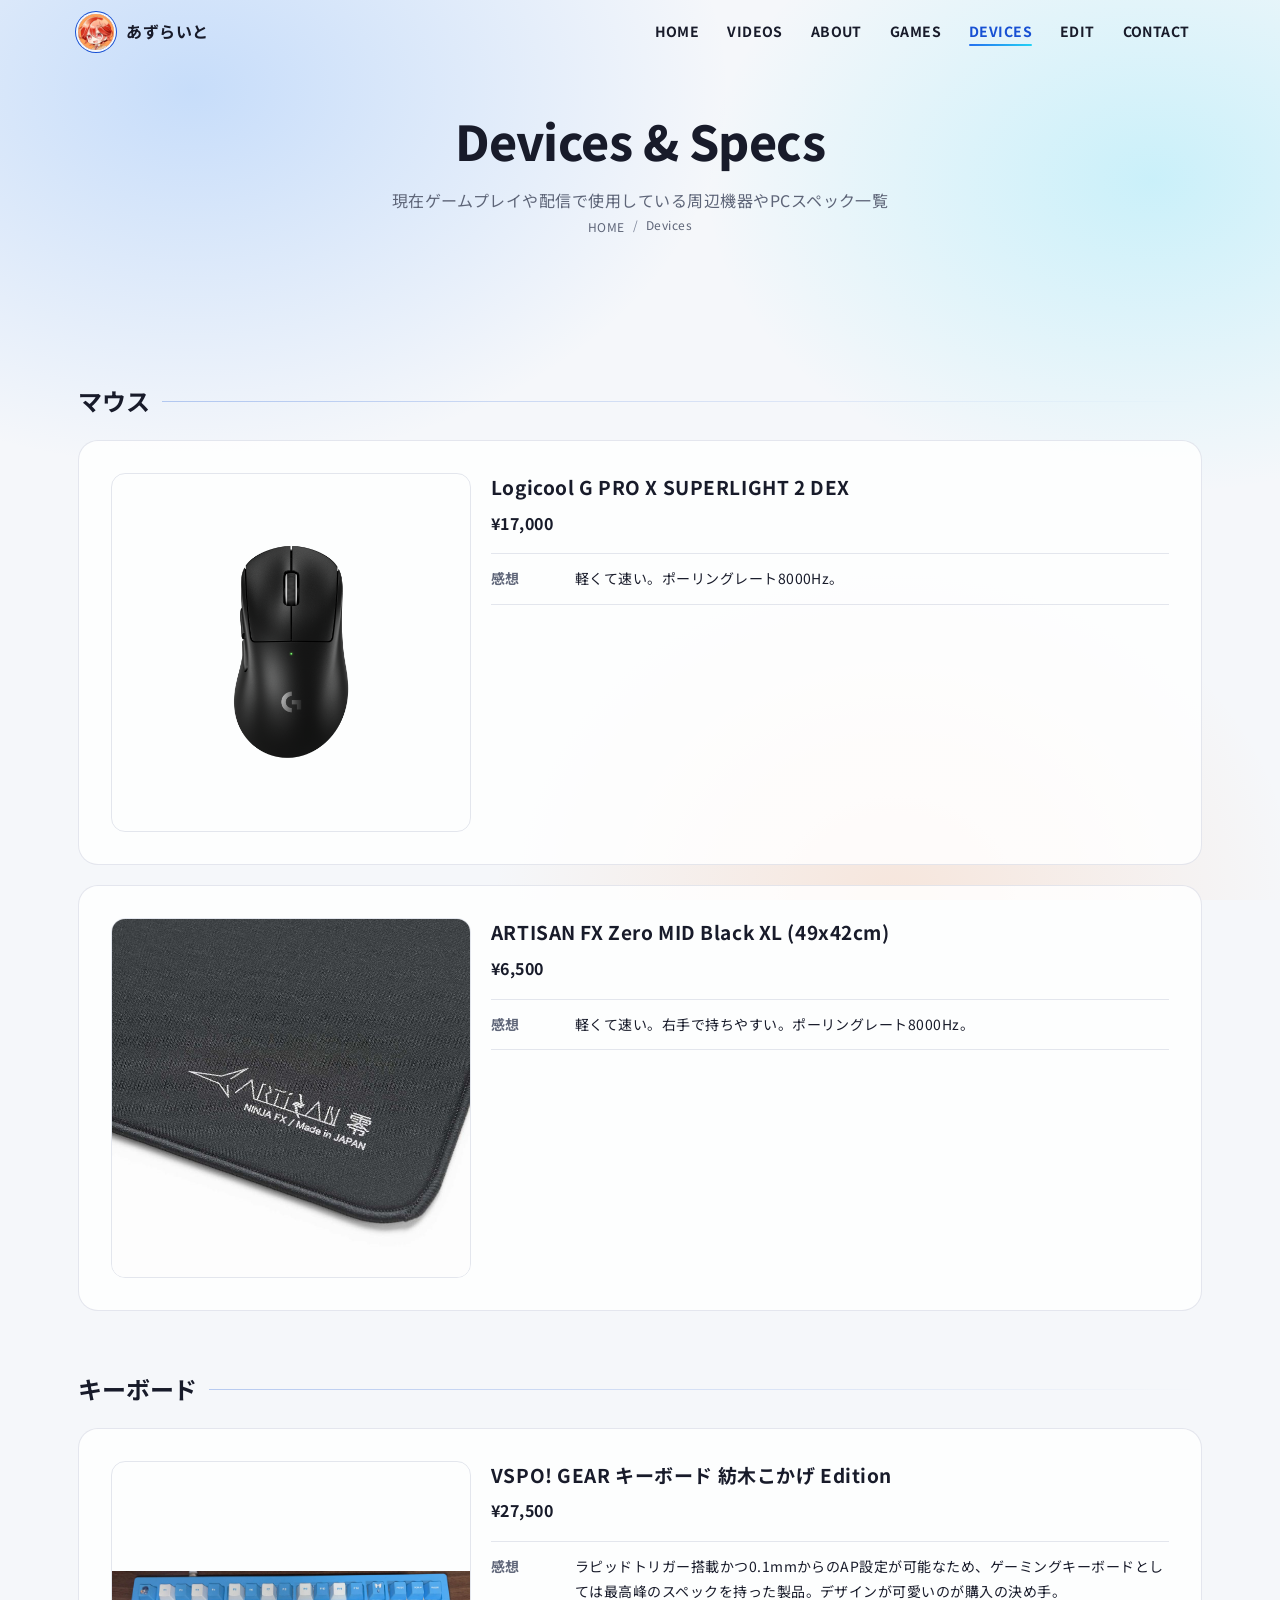
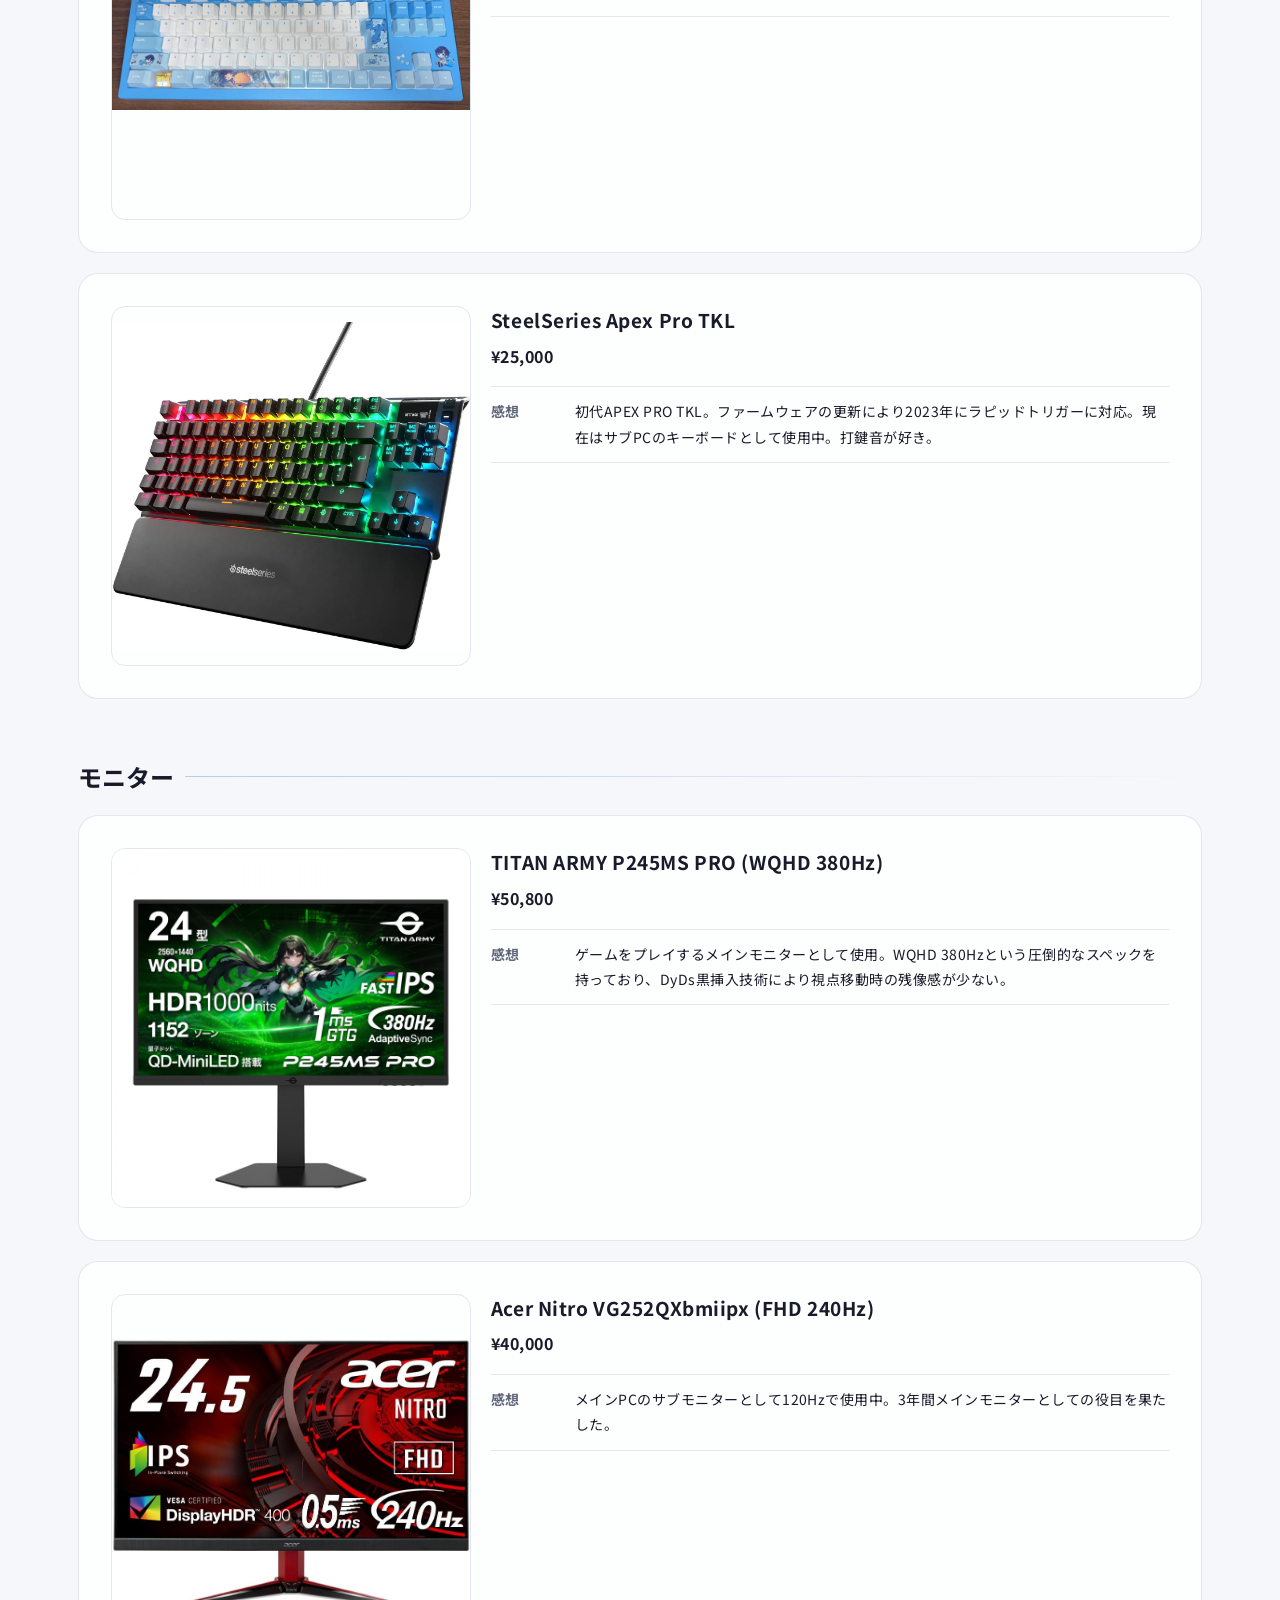
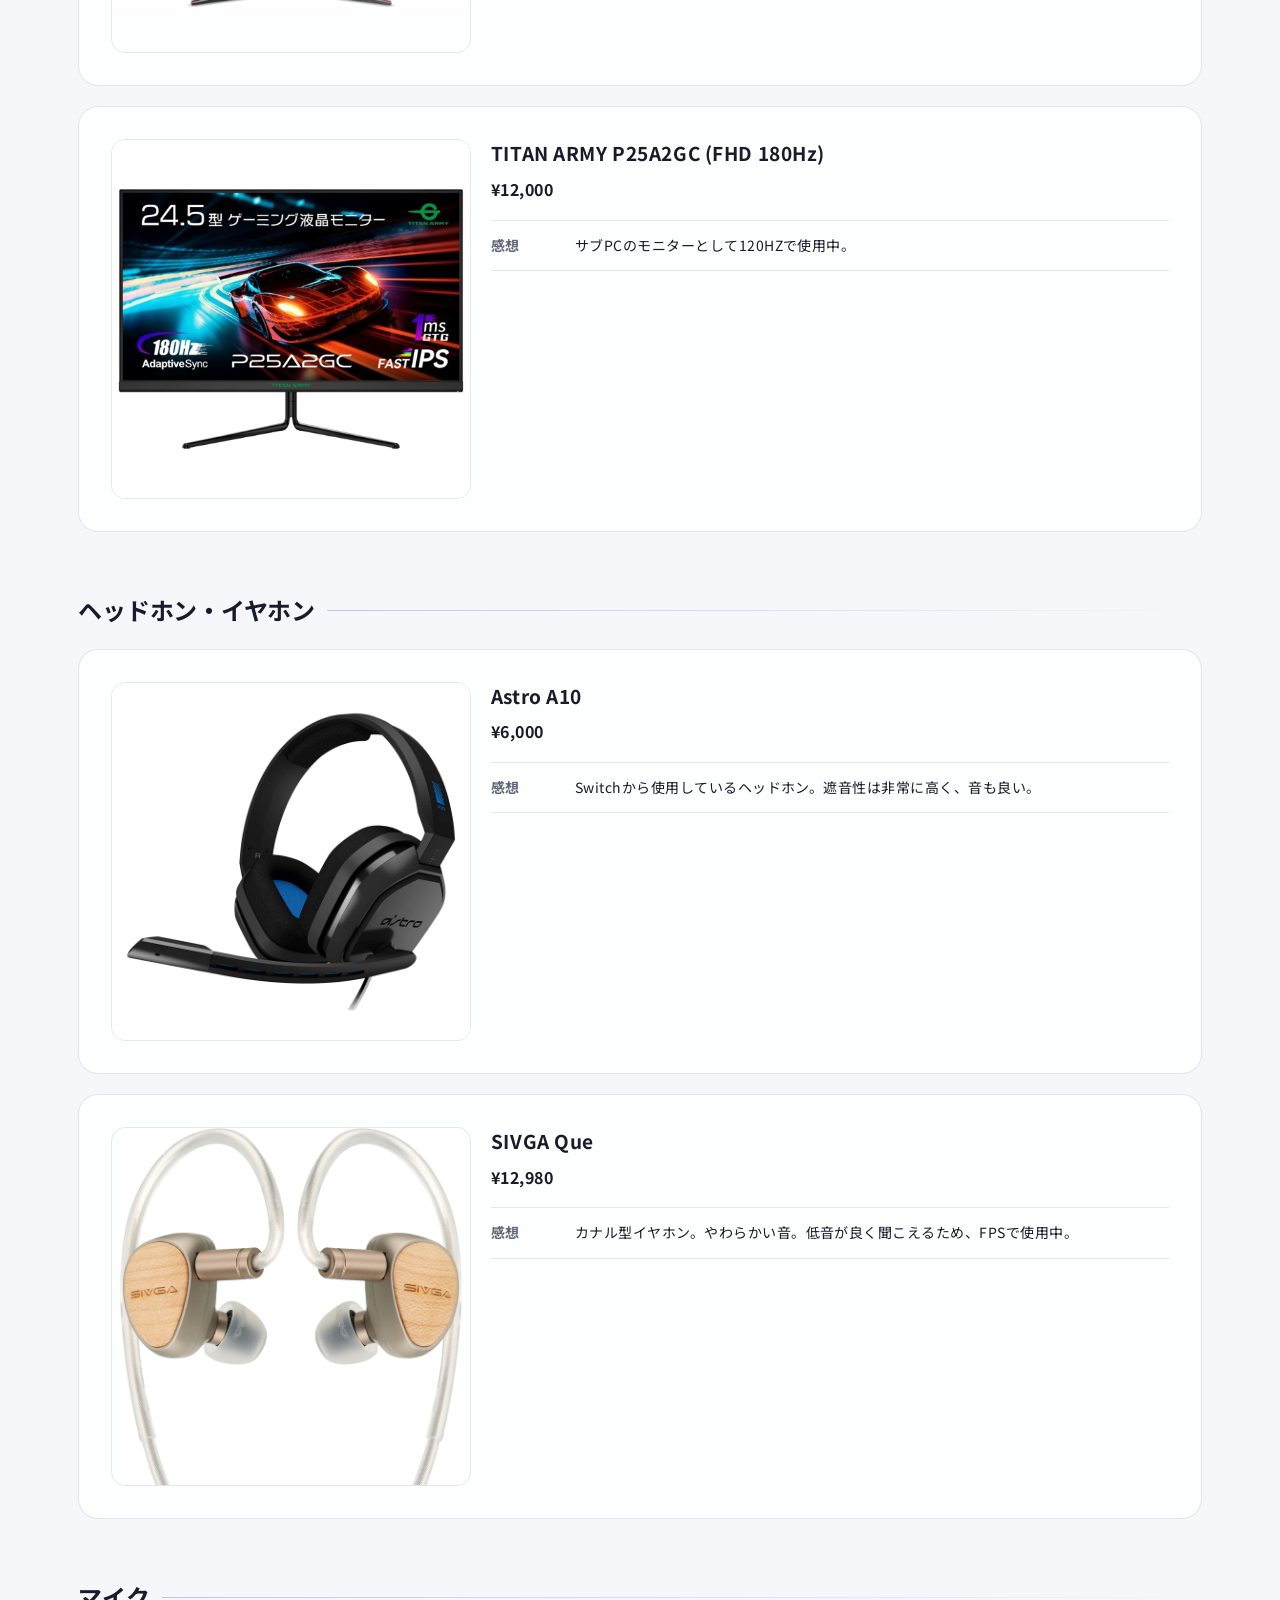
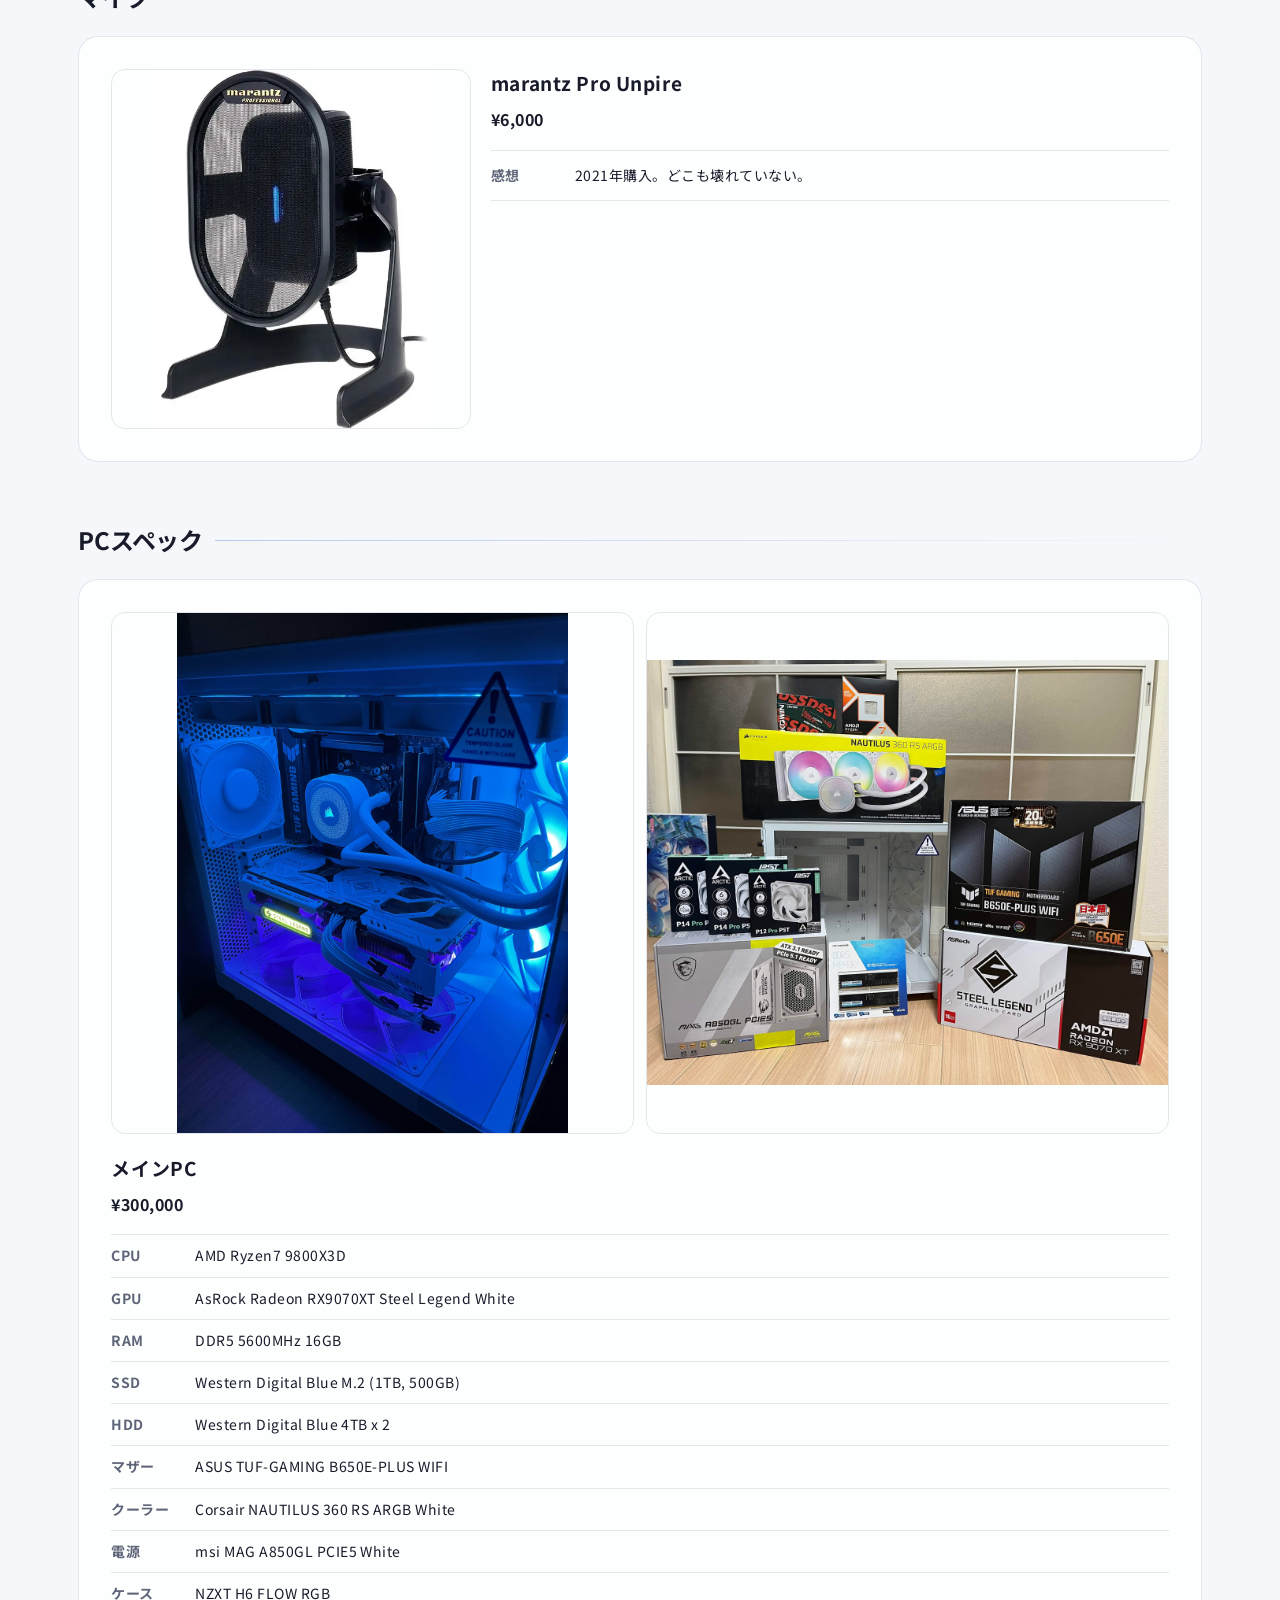
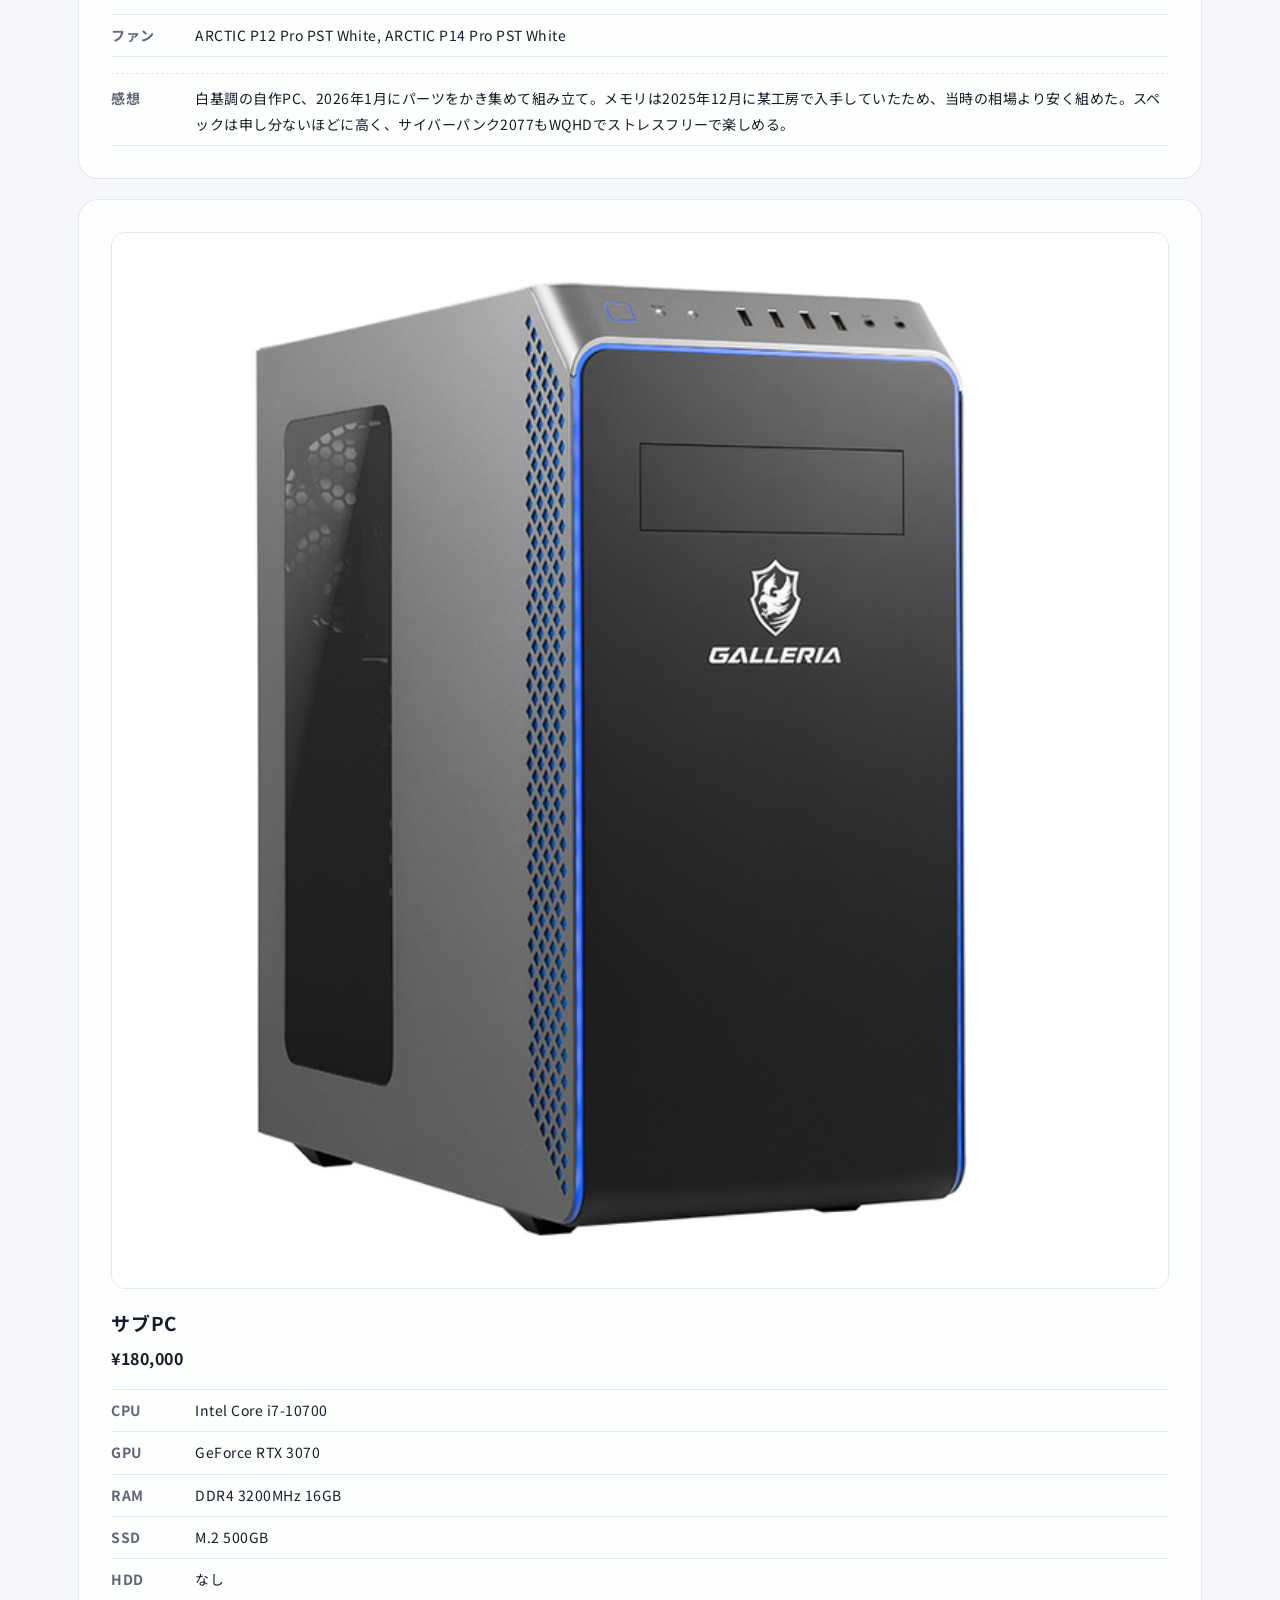
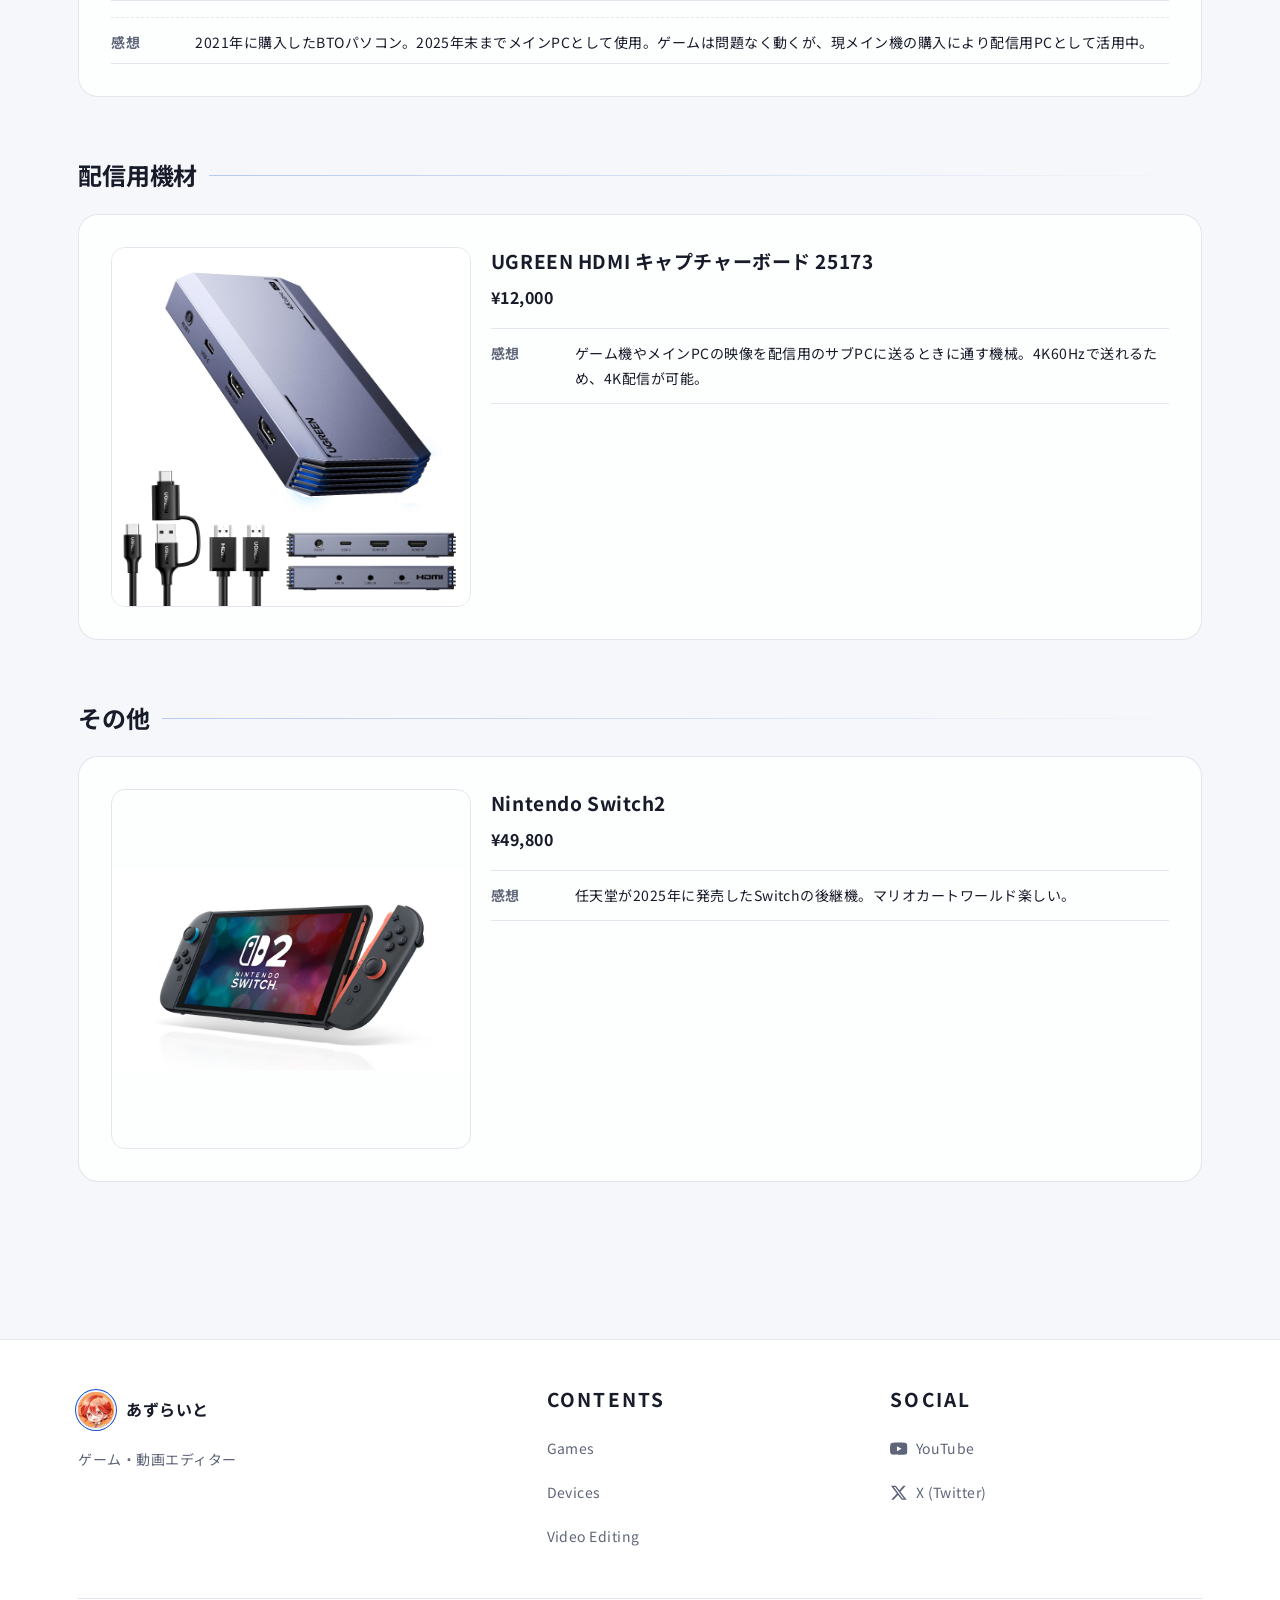
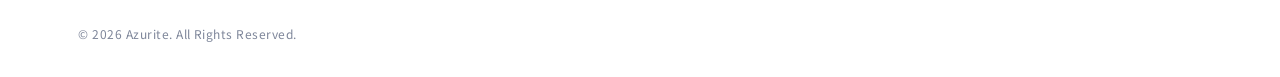
==== devices.html @ 0e879c7d "Initial commit" ====
<!DOCTYPE html>
<html lang="ja">

<head>
  <meta charset="utf-8">
  <meta name="viewport" content="width=device-width,initial-scale=1">
  <meta property="og:type" content="website">
  <meta property="og:title" content="デバイス - あずらいと / Azurite">
  <meta property="og:description" content="あずらいとが使用しているデバイスや機材の一覧">
  <meta property="og:image" content="img/GCw48R-m_400x400.jpg">
  <meta name="description" content="あずらいとが使用しているデバイスや機材の一覧">
  <title>デバイス - あずらいと / Azurite</title>

  <link rel="preconnect" href="https://fonts.googleapis.com">
  <link rel="preconnect" href="https://fonts.gstatic.com" crossorigin>
  <link
    href="https://fonts.googleapis.com/css2?family=Inter:wght@400;500;700;900&family=Noto+Sans+JP:wght@400;500;700;900&display=swap"
    rel="stylesheet">

  <!-- CSSアーキテクチャ -->
  <link rel="stylesheet" href="css/ress.css">
  <link rel="stylesheet" href="css/tokens.css">
  <link rel="stylesheet" href="css/base.css">
  <link rel="stylesheet" href="css/components.css">
  <link rel="stylesheet" href="css/pages.css">
  <link rel="shortcut icon" href="img/favicon.ico">
</head>

<body>
  <!-- Header -->
  <header class="site-header">
    <div class="container site-header__inner">
      <a href="index.html" class="site-logo">
        <img src="img/GCw48R-m_400x400.jpg" alt="" class="site-logo__img" width="36" height="36" loading="lazy">
        <span class="site-logo__text">あずらいと</span>
      </a>
      <div class="header-actions">
        <button type="button" class="icon-btn nav-toggle" aria-expanded="false" aria-controls="site-nav"
          aria-label="メニューを開く">
          <svg class="icon icon-menu" aria-hidden="true">
            <use href="#i-menu"></use>
          </svg>
          <svg class="icon icon-close" aria-hidden="true">
            <use href="#i-close"></use>
          </svg>
        </button>
      </div>
      <nav id="site-nav" class="site-nav">
        <ul class="site-nav__list">
          <li><a href="index.html" class="site-nav__link">HOME<small>ホーム</small></a></li>
          <li><a href="index.html#videos" class="site-nav__link">VIDEOS<small>動画一覧</small></a></li>
          <li><a href="index.html#about" class="site-nav__link">ABOUT<small>プロフィール</small></a></li>
          <li><a href="games.html" class="site-nav__link">GAMES<small>やってるゲーム</small></a></li>
          <li><a href="devices.html" class="site-nav__link" aria-current="page">DEVICES<small>使ってるデバイス</small></a></li>
          <li><a href="videoedit.html" class="site-nav__link">EDIT<small>動画編集</small></a></li>
          <li><a href="index.html#contact" class="site-nav__link">CONTACT<small>お仕事・コラボ</small></a></li>
        </ul>
      </nav>
    </div>
  </header>

  <main>
    <div class="page-hero container container--narrow">
      <h1 class="page-hero__title reveal">Devices & Specs</h1>
      <p class="page-hero__lead reveal">現在ゲームプレイや配信で使用している周辺機器やPCスペック一覧</p>
      <ul class="breadcrumb reveal">
        <li><a href="index.html">HOME</a></li>
        <li>Devices</li>
      </ul>
    </div>

    <section class="section">
      <div class="container container--narrow">

        <!-- Mouse -->
        <div class="group reveal">
          <h2 class="group__title">マウス</h2>
          <div class="entry-list">

            <div class="entry">
              <div class="media-grid media-grid--photo">
                <img src="img/pro-x-superlight-2-dex-black-gallery-1.png" alt="Logicool G PRO X SUPERLIGHT 2 DEX"
                  loading="lazy">
              </div>
              <div class="entry__content">
                <header class="entry__header">
                  <h3 class="entry__title">Logicool G PRO X SUPERLIGHT 2 DEX</h3>
                  <div class="entry__price">¥17,000</div>
                </header>
                <dl class="data-list">
                  <div class="data-list__row">
                    <dt>感想</dt>
                    <dd>軽くて速い。ポーリングレート8000Hz。</dd>
                  </div>
                </dl>
              </div>
            </div>

            <div class="entry">
              <div class="media-grid media-grid--photo">
                <img src="img/zr-corner.jpg" alt="ARTISAN FX Zero MID Black XL" loading="lazy">
              </div>
              <div class="entry__content">
                <header class="entry__header">
                  <h3 class="entry__title">ARTISAN FX Zero MID Black XL (49x42cm)</h3>
                  <div class="entry__price">¥6,500</div>
                </header>
                <dl class="data-list">
                  <div class="data-list__row">
                    <dt>感想</dt>
                    <dd>軽くて速い。右手で持ちやすい。ポーリングレート8000Hz。</dd>
                  </div>
                </dl>
              </div>
            </div>

          </div>
        </div>

        <!-- Keyboard -->
        <div class="group reveal">
          <h2 class="group__title">キーボード</h2>
          <div class="entry-list">

            <div class="entry">
              <div class="media-grid media-grid--photo">
                <img src="img/IMG_1393.jpg" alt="VSPO! GEAR キーボード 紡木こかげ Edition" loading="lazy">
              </div>
              <div class="entry__content">
                <header class="entry__header">
                  <h3 class="entry__title">VSPO! GEAR キーボード 紡木こかげ Edition</h3>
                  <div class="entry__price">¥27,500</div>
                </header>
                <dl class="data-list">
                  <div class="data-list__row">
                    <dt>感想</dt>
                    <dd>ラピッドトリガー搭載かつ0.1mmからのAP設定が可能なため、ゲーミングキーボードとしては最高峰のスペックを持った製品。デザインが可愛いのが購入の決め手。</dd>
                  </div>
                </dl>
              </div>
            </div>

            <div class="entry">
              <div class="media-grid media-grid--photo">
                <img src="img/71dEIJGJx8L._AC_SL1271_.jpg" alt="SteelSeries Apex Pro TKL" loading="lazy">
              </div>
              <div class="entry__content">
                <header class="entry__header">
                  <h3 class="entry__title">SteelSeries Apex Pro TKL</h3>
                  <div class="entry__price">¥25,000</div>
                </header>
                <dl class="data-list">
                  <div class="data-list__row">
                    <dt>感想</dt>
                    <dd>初代APEX PRO TKL。ファームウェアの更新により2023年にラピッドトリガーに対応。現在はサブPCのキーボードとして使用中。打鍵音が好き。</dd>
                  </div>
                </dl>
              </div>
            </div>

          </div>
        </div>

        <!-- Monitor -->
        <div class="group reveal">
          <h2 class="group__title">モニター</h2>
          <div class="entry-list">

            <div class="entry">
              <div class="media-grid media-grid--photo">
                <img src="img/P245MS-PRO-1536x1536.jpg" alt="TITAN ARMY P245MS PRO" loading="lazy">
              </div>
              <div class="entry__content">
                <header class="entry__header">
                  <h3 class="entry__title">TITAN ARMY P245MS PRO (WQHD 380Hz)</h3>
                  <div class="entry__price">¥50,800</div>
                </header>
                <dl class="data-list">
                  <div class="data-list__row">
                    <dt>感想</dt>
                    <dd>ゲームをプレイするメインモニターとして使用。WQHD 380Hzという圧倒的なスペックを持っており、DyDs黒挿入技術により視点移動時の残像感が少ない。</dd>
                  </div>
                </dl>
              </div>
            </div>

            <div class="entry">
              <div class="media-grid media-grid--photo">
                <img src="img/61N9Kr0S2tL._AC_SL1000_.jpg" alt="Acer Nitro VG252QXbmiipx" loading="lazy">
              </div>
              <div class="entry__content">
                <header class="entry__header">
                  <h3 class="entry__title">Acer Nitro VG252QXbmiipx (FHD 240Hz)</h3>
                  <div class="entry__price">¥40,000</div>
                </header>
                <dl class="data-list">
                  <div class="data-list__row">
                    <dt>感想</dt>
                    <dd>メインPCのサブモニターとして120Hzで使用中。3年間メインモニターとしての役目を果たした。</dd>
                  </div>
                </dl>
              </div>
            </div>

            <div class="entry">
              <div class="media-grid media-grid--photo">
                <img src="img/145996713.jpg" alt="TITAN ARMY P25A2GC" loading="lazy">
              </div>
              <div class="entry__content">
                <header class="entry__header">
                  <h3 class="entry__title">TITAN ARMY P25A2GC (FHD 180Hz)</h3>
                  <div class="entry__price">¥12,000</div>
                </header>
                <dl class="data-list">
                  <div class="data-list__row">
                    <dt>感想</dt>
                    <dd>サブPCのモニターとして120HZで使用中。</dd>
                  </div>
                </dl>
              </div>
            </div>

          </div>
        </div>

        <!-- Headset -->
        <div class="group reveal">
          <h2 class="group__title">ヘッドホン・イヤホン</h2>
          <div class="entry-list">

            <div class="entry">
              <div class="media-grid media-grid--photo">
                <img src="img/ASTRO-A10-Blue.jpg" alt="Astro A10" loading="lazy">
              </div>
              <div class="entry__content">
                <header class="entry__header">
                  <h3 class="entry__title">Astro A10</h3>
                  <div class="entry__price">¥6,000</div>
                </header>
                <dl class="data-list">
                  <div class="data-list__row">
                    <dt>感想</dt>
                    <dd>Switchから使用しているヘッドホン。遮音性は非常に高く、音も良い。</dd>
                  </div>
                </dl>
              </div>
            </div>

            <div class="entry">
              <div class="media-grid media-grid--photo">
                <img src="img/71HhzCo57zL._AC_SL1500_.jpg" alt="SIVGA Que" loading="lazy">
              </div>
              <div class="entry__content">
                <header class="entry__header">
                  <h3 class="entry__title">SIVGA Que</h3>
                  <div class="entry__price">¥12,980</div>
                </header>
                <dl class="data-list">
                  <div class="data-list__row">
                    <dt>感想</dt>
                    <dd>カナル型イヤホン。やわらかい音。低音が良く聞こえるため、FPSで使用中。</dd>
                  </div>
                </dl>
              </div>
            </div>

          </div>
        </div>

        <!-- Mic -->
        <div class="group reveal">
          <h2 class="group__title">マイク</h2>
          <div class="entry-list">
            <div class="entry">
              <div class="media-grid media-grid--photo">
                <img src="img/OIP.webp" alt="marantz Pro Unpire" loading="lazy">
              </div>
              <div class="entry__content">
                <header class="entry__header">
                  <h3 class="entry__title">marantz Pro Unpire</h3>
                  <div class="entry__price">¥6,000</div>
                </header>
                <dl class="data-list">
                  <div class="data-list__row">
                    <dt>感想</dt>
                    <dd>2021年購入。どこも壊れていない。</dd>
                  </div>
                </dl>
              </div>
            </div>
          </div>
        </div>

        <!-- PC Spec -->
        <div class="group reveal">
          <h2 class="group__title">PCスペック</h2>
          <div class="entry-list">

            <div class="entry entry--stacked">
              <div class="media-grid media-grid--photo">
                <img src="img/IMG_9173.jpg" alt="メインPC 外観" loading="lazy">
                <img src="img/IMG_9088.jpg" alt="パーツ一覧" loading="lazy">
              </div>
              <div class="entry__content">
                <header class="entry__header">
                  <h3 class="entry__title">メインPC</h3>
                  <div class="entry__price">¥300,000</div>
                </header>
                <dl class="data-list data-list--compact">
                  <div class="data-list__row">
                    <dt>CPU</dt>
                    <dd>AMD Ryzen7 9800X3D</dd>
                  </div>
                  <div class="data-list__row">
                    <dt>GPU</dt>
                    <dd>AsRock Radeon RX9070XT Steel Legend White</dd>
                  </div>
                  <div class="data-list__row">
                    <dt>RAM</dt>
                    <dd>DDR5 5600MHz 16GB</dd>
                  </div>
                  <div class="data-list__row">
                    <dt>SSD</dt>
                    <dd>Western Digital Blue M.2 (1TB, 500GB)</dd>
                  </div>
                  <div class="data-list__row">
                    <dt>HDD</dt>
                    <dd>Western Digital Blue 4TB x 2</dd>
                  </div>
                  <div class="data-list__row">
                    <dt>マザー</dt>
                    <dd>ASUS TUF-GAMING B650E-PLUS WIFI</dd>
                  </div>
                  <div class="data-list__row">
                    <dt>クーラー</dt>
                    <dd>Corsair NAUTILUS 360 RS ARGB White</dd>
                  </div>
                  <div class="data-list__row">
                    <dt>電源</dt>
                    <dd>msi MAG A850GL PCIE5 White</dd>
                  </div>
                  <div class="data-list__row">
                    <dt>ケース</dt>
                    <dd>NZXT H6 FLOW RGB</dd>
                  </div>
                  <div class="data-list__row">
                    <dt>ファン</dt>
                    <dd>ARCTIC P12 Pro PST White, ARCTIC P14 Pro PST White</dd>
                  </div>
                  <div class="data-list__row"
                    style="margin-top: 16px; border-top: 1px dashed var(--color-border); padding-top: 12px;">
                    <dt>感想</dt>
                    <dd>
                      白基調の自作PC、2026年1月にパーツをかき集めて組み立て。メモリは2025年12月に某工房で入手していたため、当時の相場より安く組めた。スペックは申し分ないほどに高く、サイバーパンク2077もWQHDでストレスフリーで楽しめる。
                    </dd>
                  </div>
                </dl>
              </div>
            </div>

            <div class="entry entry--stacked">
              <div class="media-grid media-grid--photo">
                <img src="img/001.jpg" alt="サブPC" loading="lazy">
              </div>
              <div class="entry__content">
                <header class="entry__header">
                  <h3 class="entry__title">サブPC</h3>
                  <div class="entry__price">¥180,000</div>
                </header>
                <dl class="data-list data-list--compact">
                  <div class="data-list__row">
                    <dt>CPU</dt>
                    <dd>Intel Core i7-10700</dd>
                  </div>
                  <div class="data-list__row">
                    <dt>GPU</dt>
                    <dd>GeForce RTX 3070</dd>
                  </div>
                  <div class="data-list__row">
                    <dt>RAM</dt>
                    <dd>DDR4 3200MHz 16GB</dd>
                  </div>
                  <div class="data-list__row">
                    <dt>SSD</dt>
                    <dd>M.2 500GB</dd>
                  </div>
                  <div class="data-list__row">
                    <dt>HDD</dt>
                    <dd>なし</dd>
                  </div>
                  <div class="data-list__row"
                    style="margin-top: 16px; border-top: 1px dashed var(--color-border); padding-top: 12px;">
                    <dt>感想</dt>
                    <dd>2021年に購入したBTOパソコン。2025年末までメインPCとして使用。ゲームは問題なく動くが、現メイン機の購入により配信用PCとして活用中。</dd>
                  </div>
                </dl>
              </div>
            </div>

          </div>
        </div>

        <!-- Capture -->
        <div class="group reveal">
          <h2 class="group__title">配信用機材</h2>
          <div class="entry-list">
            <div class="entry">
              <div class="media-grid media-grid--photo">
                <img src="img/713wErrfRbL.jpg" alt="UGREEN HDMI キャプチャーボード" loading="lazy">
              </div>
              <div class="entry__content">
                <header class="entry__header">
                  <h3 class="entry__title">UGREEN HDMI キャプチャーボード 25173</h3>
                  <div class="entry__price">¥12,000</div>
                </header>
                <dl class="data-list">
                  <div class="data-list__row">
                    <dt>感想</dt>
                    <dd>ゲーム機やメインPCの映像を配信用のサブPCに送るときに通す機械。4K60Hzで送れるため、4K配信が可能。</dd>
                  </div>
                </dl>
              </div>
            </div>
          </div>
        </div>

        <!-- Console -->
        <div class="group reveal">
          <h2 class="group__title">その他</h2>
          <div class="entry-list">
            <div class="entry">
              <div class="media-grid media-grid--photo">
                <img src="img/jszwozzqvy1pkmbqxhht.avif" alt="Nintendo Switch2" loading="lazy">
              </div>
              <div class="entry__content">
                <header class="entry__header">
                  <h3 class="entry__title">Nintendo Switch2</h3>
                  <div class="entry__price">¥49,800</div>
                </header>
                <dl class="data-list">
                  <div class="data-list__row">
                    <dt>感想</dt>
                    <dd>任天堂が2025年に発売したSwitchの後継機。マリオカートワールド楽しい。</dd>
                  </div>
                </dl>
              </div>
            </div>
          </div>
        </div>

      </div>
    </section>

  </main>

  <footer class="site-footer">
    <div class="container">
      <div class="site-footer__grid">
        <div>
          <a href="index.html" class="site-logo">
            <img src="img/GCw48R-m_400x400.jpg" alt="" class="site-logo__img" width="32" height="32" loading="lazy">
            <span class="site-logo__text">あずらいと</span>
          </a>
          <p class="site-footer__desc">ゲーム・動画エディター</p>
        </div>
        <div>
          <h3 class="site-footer__heading">Contents</h3>
          <ul class="site-footer__links">
            <li><a href="games.html">Games</a></li>
            <li><a href="devices.html">Devices</a></li>
            <li><a href="videoedit.html">Video Editing</a></li>
          </ul>
        </div>
        <div>
          <h3 class="site-footer__heading">Social</h3>
          <ul class="site-footer__links">
            <li><a href="https://www.youtube.com/@AzuriteGG" target="_blank" rel="noopener"><svg class="icon"
                  aria-hidden="true">
                  <use href="#i-youtube"></use>
                </svg>YouTube</a></li>
            <li><a href="https://x.com/Azuriteeeee" target="_blank" rel="noopener"><svg class="icon" aria-hidden="true">
                  <use href="#i-x"></use>
                </svg>X (Twitter)</a></li>
          </ul>
        </div>
      </div>
      <div class="site-footer__bottom">
        <p>&copy; <span data-year></span> Azurite. All Rights Reserved.</p>
      </div>
    </div>
  </footer>

  <button type="button" class="back-to-top" aria-label="ページトップへ戻る">
    <svg class="icon" aria-hidden="true">
      <use href="#i-arrow-up"></use>
    </svg>
  </button>

  <script src="js/script.js"></script>
</body>

</html>
---- css/ress.css ----
/*!
 * ress.css • v3.0.1
 * MIT License
 * github.com/filipelinhares/ress
 */

/* # =================================================================
   # Global selectors
   # ================================================================= */

html {
  box-sizing: border-box;
  word-break: normal;
  -moz-tab-size: 4;
  tab-size: 4;

  -webkit-text-size-adjust: 100%; /* Prevent adjustments of font size after orientation changes in iOS */
}

*,
::before,
::after {
  box-sizing: inherit;
  background-repeat: no-repeat; /* Set `background-repeat: no-repeat` to all elements and pseudo elements */
}

::before,
::after {
  vertical-align: inherit;
  text-decoration: inherit; /* Inherit text-decoration and vertical align to ::before and ::after pseudo elements */
}

* {
  margin: 0;
  padding: 0; /* Reset `padding` and `margin` of all elements */
}

/* # =================================================================
   # General elements
   # ================================================================= */

hr {
  overflow: visible; /* Show the overflow in Edge and IE */
  height: 0; /* Add the correct box sizing in Firefox */
}

details,
main {
  display: block; /* Render the `main` element consistently in IE. */
}

summary {
  display: list-item; /* Add the correct display in all browsers */
}

small {
  font-size: 80%; /* Set font-size to 80% in `small` elements */
}

[hidden] {
  display: none; /* Add the correct display in IE */
}

abbr[title] {
  /* Add the correct text decoration in Chrome, Edge, IE, Opera, and Safari */
  text-decoration: underline;
  text-decoration: underline dotted;
  border-bottom: none; /* Remove the bottom border in Chrome 57 */
}

a {
  background-color: transparent; /* Remove the gray background on active links in IE 10 */
}

a:active,
a:hover {
  outline-width: 0; /* Remove the outline when hovering in all browsers */
}

code,
kbd,
pre,
samp {
  font-family: monospace, monospace; /* Specify the font family of code elements */
}

pre {
  font-size: 1em; /* Correct the odd `em` font sizing in all browsers */
}

b,
strong {
  font-weight: bolder; /* Add the correct font weight in Chrome, Edge, and Safari */
}

/* https://gist.github.com/unruthless/413930 */
sub,
sup {
  position: relative;
  font-size: 75%;
  line-height: 0;
  vertical-align: baseline;
}

sub {
  bottom: -.25em;
}

sup {
  top: -.5em;
}

/* # =================================================================
   # Forms
   # ================================================================= */

input {
  border-radius: 0;
}

/* Replace pointer cursor in disabled elements */
[disabled] {
  cursor: default;
}

[type="number"]::-webkit-container-spin-button,
[type="number"]::-webkit-outer-spin-button {
  height: auto; /* Correct the cursor style of increment and decrement buttons in Chrome */
}

[type="search"] {
  outline-offset: -2px; /* Correct the outline style in Safari */

  -webkit-appearance: textfield; /* Correct the odd appearance in Chrome and Safari */
}

[type="search"]::-webkit-search-decoration {
  -webkit-appearance: none; /* Remove the container padding in Chrome and Safari on macOS */
}

textarea {
  overflow: auto; /* Internet Explorer 11+ */
  resize: vertical; /* Specify textarea resizability */
}

button,
input,
optgroup,
select,
textarea {
  font: inherit; /* Specify font inheritance of form elements */
}

optgroup {
  font-weight: bold; /* Restore the font weight unset by the previous rule */
}

button {
  overflow: visible; /* Address `overflow` set to `hidden` in IE 8/9/10/11 */
}

button,
select {
  text-transform: none; /* Firefox 40+, Internet Explorer 11- */
}

/* Apply cursor pointer to button elements */
button,
[type="button"],
[type="reset"],
[type="submit"],
[role="button"] {
  cursor: pointer;
  color: inherit;
}

/* Remove container padding and border in Firefox 4+ */
button::-moz-focus-container,
[type="button"]::-moz-focus-container,
[type="reset"]::-moz-focus-container,
[type="submit"]::-moz-focus-container {
  padding: 0;
  border-style: none;
}

/* Replace focus style removed in the border reset above */
button:-moz-focusring,
[type="button"]::-moz-focus-container,
[type="reset"]::-moz-focus-container,
[type="submit"]::-moz-focus-container {
  outline: 1px dotted ButtonText;
}

button,
html [type="button"],
/* Prevent a WebKit bug where (2) destroys native `audio` and `video`controls in Android 4 */
[type="reset"],
[type="submit"] {
  -webkit-appearance: button; /* Correct the inability to style clickable types in iOS */
}

/* Remove the default button styling in all browsers */
button,
input,
select,
textarea {
  border-style: none;
  background-color: transparent;
}

/* Style select like a standard input */
select {
  -webkit-appearance: none; /* Chrome 41+ */
  -moz-appearance: none; /* Firefox 36+ */
}

select::-ms-expand {
  display: none; /* Internet Explorer 11+ */
}

select::-ms-value {
  color: currentColor; /* Internet Explorer 11+ */
}

legend {
  display: table; /* Correct the text wrapping in Edge and IE */
  max-width: 100%; /* Correct the text wrapping in Edge and IE */
  max-width: 100%; /* Correct the text wrapping in Edge 18- and IE */
  white-space: normal; /* Correct the text wrapping in Edge and IE */
  color: inherit; /* Correct the color inheritance from `fieldset` elements in IE */
  border: 0; /* Correct `color` not being inherited in IE 8/9/10/11 */
}

::-webkit-file-upload-button {
  font: inherit; /* Change font properties to `inherit` in Chrome and Safari */
  color: inherit;
  /* Correct the inability to style clickable types in iOS and Safari */

  -webkit-appearance: button;
}

/* # =================================================================
   # Specify media element style
   # ================================================================= */

img {
  border-style: none; /* Remove border when inside `a` element in IE 8/9/10 */
}

/* Add the correct vertical alignment in Chrome, Firefox, and Opera */
progress {
  vertical-align: baseline;
}

/* # =================================================================
   # Accessibility
   # ================================================================= */

/* Hide content from screens but not screenreaders */
@media screen {
  [hidden~="screen"] {
    display: inherit;
  }
  [hidden~="screen"]:not(:active):not(:focus):not(:target) {
    position: absolute !important;
    clip: rect(0 0 0 0) !important;
  }
}

/* Specify the progress cursor of updating elements */
[aria-busy="true"] {
  cursor: progress;
}

/* Specify the pointer cursor of trigger elements */
[aria-controls] {
  cursor: pointer;
}

/* Specify the unstyled cursor of disabled, not-editable, or otherwise inoperable elements */
[aria-disabled] {
  cursor: default;
}
---- css/tokens.css ----
/* ==========================================================================
   Design Tokens — あずらいと / Azurite
   --------------------------------------------------------------------------
   サイト全体の「見た目の値」はすべてここで一元管理します。
   コンポーネント側では生の値（#fff / 16px など）を書かず、必ず var(--*) を参照してください。

   Breakpoints（CSS変数はメディアクエリに使えないため、規約として固定）
     Mobile  :  ~ 640px   … ベース（モバイルファースト）
     Tablet  :  641px ~ 1024px  → @media (min-width: 641px)
     Desktop :  1025px ~        → @media (min-width: 1025px)
   ========================================================================== */

:root {
  /* ---------- Color: Primitive palette ---------- */
  /* Azurite（藍銅鉱）をモチーフにしたブルー系 */
  --azure-50:  hsl(210 100% 97%);
  --azure-100: hsl(211 96% 92%);
  --azure-200: hsl(212 94% 83%);
  --azure-300: hsl(213 92% 72%);
  --azure-400: hsl(214 90% 62%);
  --azure-500: hsl(218 86% 54%);
  --azure-600: hsl(222 80% 46%);
  --azure-700: hsl(225 74% 38%);
  --azure-800: hsl(228 68% 26%);
  --azure-900: hsl(230 60% 16%);

  /* アクセント：アイコンのオレンジ（補色で CTA を引き立てる） */
  --ember-300: hsl(28 100% 70%);
  --ember-400: hsl(24 98% 62%);
  --ember-500: hsl(18 92% 55%);

  /* ハイライト：シアン（グラデーション・フォーカスリング） */
  --cyan-300: hsl(188 95% 68%);
  --cyan-400: hsl(190 92% 55%);

  /* ニュートラル（青みを帯びたグレー） */
  --ink-0:   hsl(220 30% 100%);
  --ink-50:  hsl(220 33% 97%);
  --ink-100: hsl(220 25% 93%);
  --ink-200: hsl(222 20% 84%);
  --ink-300: hsl(223 16% 70%);
  --ink-400: hsl(224 12% 55%);
  --ink-500: hsl(225 12% 42%);
  --ink-600: hsl(226 16% 30%);
  --ink-700: hsl(228 22% 20%);
  --ink-800: hsl(230 28% 13%);
  --ink-850: hsl(231 32% 10%);
  --ink-900: hsl(232 36% 7%);

  /* ブランド固有色 */
  --brand-youtube: hsl(0 100% 50%);
  --brand-x:       hsl(0 0% 100%);
  --brand-twitch:  hsl(264 100% 64%);
  --brand-tiktok:  hsl(176 100% 44%);
  --brand-insta:   hsl(330 80% 58%);
  --brand-booth:   hsl(352 90% 60%);

  /* ---------- Color: Semantic (Light theme = default) ---------- */
  --color-bg:            var(--ink-50);
  --color-bg-elevated:   var(--ink-0);
  --color-surface:       hsl(0 0% 100% / 0.82);
  --color-surface-solid: var(--ink-0);
  --color-surface-hover: hsl(0 0% 100% / 1);
  --color-border:        hsl(224 30% 40% / 0.14);
  --color-border-strong: hsl(220 70% 50% / 0.3);

  --color-text:          var(--ink-800);
  --color-text-muted:    var(--ink-500);
  --color-text-subtle:   var(--ink-400);
  --color-text-inverse:  var(--ink-0);

  --color-primary:       var(--azure-600);
  --color-primary-hover: var(--azure-700);
  --color-primary-soft:  hsl(222 80% 46% / 0.1);
  --color-on-primary:    var(--ink-0);
  --color-accent:        var(--ember-500);
  --color-accent-hover:  var(--ember-400);
  --color-accent-soft:   hsl(18 92% 55% / 0.12);
  --color-highlight:     var(--azure-500);

  --color-success: hsl(152 64% 50%);
  --color-danger:  hsl(356 85% 62%);
  --color-live:    hsl(356 90% 58%);

  --gradient-brand:  linear-gradient(120deg, var(--azure-500) 0%, var(--cyan-400) 100%);
  --gradient-accent: linear-gradient(120deg, var(--ember-500) 0%, var(--ember-300) 100%);
  --gradient-text: linear-gradient(100deg, var(--ink-800) 10%, var(--azure-600) 60%, var(--azure-400) 100%);
  --gradient-hero:
    radial-gradient(60% 60% at 15% 10%, hsl(214 95% 65% / 0.28) 0%, transparent 70%),
    radial-gradient(50% 50% at 90% 20%, hsl(190 95% 55% / 0.2) 0%, transparent 70%),
    radial-gradient(45% 55% at 70% 100%, hsl(24 98% 62% / 0.16) 0%, transparent 70%);
  --grid-line: hsl(222 60% 40% / 0.06);

  /* ---------- Typography ---------- */
  --font-sans: "Noto Sans JP", "Hiragino Kaku Gothic ProN", "Hiragino Sans", Meiryo, system-ui, sans-serif;
  --font-display: "Outfit", "Noto Sans JP", system-ui, sans-serif;
  --font-mono: ui-monospace, "SFMono-Regular", Consolas, monospace;

  /* 流体タイポグラフィ（375px → 1280px の間でなめらかに変化） */
  --fs-2xs: 0.6875rem;                                   /* 11px */
  --fs-xs:  0.75rem;                                     /* 12px */
  --fs-sm:  0.875rem;                                    /* 14px */
  --fs-md:  1rem;                                        /* 16px */
  --fs-lg:  clamp(1.0625rem, 1rem + 0.3vw, 1.1875rem);   /* 17-19px */
  --fs-xl:  clamp(1.1875rem, 1.05rem + 0.6vw, 1.5rem);   /* 19-24px */
  --fs-2xl: clamp(1.5rem, 1.2rem + 1.2vw, 2.125rem);     /* 24-34px */
  --fs-3xl: clamp(1.875rem, 1.3rem + 2.4vw, 3rem);       /* 30-48px */
  --fs-4xl: clamp(2rem, 8.5vw, 4rem);            /* 32-64px */

  --fw-regular: 400;
  --fw-medium: 500;
  --fw-bold: 700;
  --fw-black: 800;

  --lh-tight: 1.2;
  --lh-snug: 1.45;
  --lh-base: 1.8;

  --ls-tight: -0.01em;
  --ls-base: 0.03em;
  --ls-wide: 0.12em;

  /* ---------- Spacing scale（4px ベース） ---------- */
  --space-1:  0.25rem;  /*  4px */
  --space-2:  0.5rem;   /*  8px */
  --space-3:  0.75rem;  /* 12px */
  --space-4:  1rem;     /* 16px */
  --space-5:  1.25rem;  /* 20px */
  --space-6:  1.5rem;   /* 24px */
  --space-8:  2rem;     /* 32px */
  --space-10: 2.5rem;   /* 40px */
  --space-12: 3rem;     /* 48px */
  --space-16: 4rem;     /* 64px */
  --space-20: 5rem;     /* 80px */
  --space-24: 6rem;     /* 96px */

  --section-space: clamp(var(--space-16), 6vw + 1rem, var(--space-24));
  --gutter: clamp(var(--space-4), 3vw, var(--space-10));

  /* ---------- Layout ---------- */
  --container-max: 1200px;
  --container-narrow: 1200px;
  --header-h: 64px;
  --tap-min: 44px;           /* タップ領域の最小サイズ（WCAG 2.5.5） */

  /* ---------- Radius ---------- */
  --radius-xs: 6px;
  --radius-sm: 10px;
  --radius-md: 14px;
  --radius-lg: 20px;
  --radius-xl: 28px;
  --radius-pill: 999px;

  /* ---------- Shadow / Glow ---------- */
  --shadow-sm: 0 1px 2px hsl(225 40% 20% / 0.06);
  --shadow-md: 0 8px 24px -10px hsl(225 40% 20% / 0.18);
  --shadow-lg: 0 24px 48px -18px hsl(225 40% 20% / 0.25);
  --shadow-glow: 0 0 0 1px hsl(222 80% 46% / 0.25), 0 12px 32px -14px hsl(222 80% 46% / 0.4);
  --shadow-glow-accent: 0 12px 32px -10px hsl(24 98% 55% / 0.6);
  --focus-ring: 0 0 0 3px var(--color-bg), 0 0 0 5px var(--color-highlight);

  /* ---------- Effects ---------- */
  --blur-glass: saturate(160%) blur(16px);

  /* ---------- Motion ---------- */
  --ease-out: cubic-bezier(0.22, 1, 0.36, 1);
  --ease-in-out: cubic-bezier(0.65, 0, 0.35, 1);
  --dur-fast: 150ms;
  --dur-base: 250ms;
  --dur-slow: 500ms;

  /* ---------- Z-index ---------- */
  --z-base: 1;
  --z-sticky: 50;
  --z-header: 100;
  --z-drawer: 200;
  --z-modal: 300;
  --z-toast: 400;

  color-scheme: light;
}



@media (prefers-reduced-motion: reduce) {
  :root {
    --dur-fast: 0ms;
    --dur-base: 0ms;
    --dur-slow: 0ms;
  }
}
---- css/base.css ----
/* ==========================================================================
   Base & Layout — 要素の初期スタイル / レイアウトプリミティブ / ヘッダー・フッター
   依存: tokens.css（必ず先に読み込む）
   ========================================================================== */

/* ---------- Base ---------- */
*,
*::before,
*::after {
  box-sizing: border-box;
}

html {
  -webkit-text-size-adjust: 100%;
  text-size-adjust: 100%;
  scroll-behavior: smooth;
  scroll-padding-top: calc(var(--header-h) + var(--space-4));
  /* 横スクロールの発生源を根本で遮断。html の overflow はビューポートに伝播するため sticky を壊さない */
  overflow-x: hidden;
}

body {
  min-height: 100vh;
  min-height: 100dvh;
  padding-top: var(--header-h);
  /* hidden だと body がスクロールコンテナ化し sticky ヘッダーが効かなくなるため clip を使用 */
  overflow-x: clip;
  font-family: var(--font-sans);
  font-size: var(--fs-md);
  line-height: var(--lh-base);
  letter-spacing: var(--ls-base);
  color: var(--color-text);
  background-color: var(--color-bg);
  background-image: var(--gradient-hero);
  background-attachment: fixed;
  background-repeat: no-repeat;
  -webkit-font-smoothing: antialiased;
  -moz-osx-font-smoothing: grayscale;
  text-rendering: optimizeLegibility;
  transition: background-color var(--dur-base) var(--ease-out), color var(--dur-base) var(--ease-out);
}

body.is-locked {
  overflow: hidden;
}

img,
svg,
video,
iframe {
  display: block;
  max-width: 100%;
}

img {
  height: auto;
  pointer-events: none;
  -webkit-touch-callout: none;
  user-select: none;
  -webkit-user-drag: none;
}

a {
  color: var(--color-primary);
  text-decoration: none;
  transition: color var(--dur-fast) var(--ease-out), opacity var(--dur-fast) var(--ease-out);
}

a:hover {
  color: var(--color-primary-hover);
}

:where(a, button, input, select, textarea, summary, [tabindex]):focus-visible {
  outline: none;
  box-shadow: var(--focus-ring);
  border-radius: var(--radius-xs);
}

h1, h2, h3, h4 {
  font-family: var(--font-display);
  font-weight: var(--fw-bold);
  line-height: var(--lh-tight);
  letter-spacing: var(--ls-tight);
  /* 長い英単語や URL で横幅が押し広げられないように */
  overflow-wrap: anywhere;
}

p,
li,
dd,
td {
  overflow-wrap: anywhere;
}

strong {
  font-weight: var(--fw-bold);
}

::selection {
  background: var(--color-primary);
  color: var(--color-on-primary);
}

.icon {
  width: 1.25em;
  height: 1.25em;
  flex-shrink: 0;
  fill: currentColor;
}

.icon--stroke {
  fill: none;
  stroke: currentColor;
  stroke-width: 2;
  stroke-linecap: round;
  stroke-linejoin: round;
}

/* ---------- Utilities ---------- */
.visually-hidden {
  position: absolute !important;
  width: 1px;
  height: 1px;
  padding: 0;
  margin: -1px;
  overflow: hidden;
  clip: rect(0 0 0 0);
  white-space: nowrap;
  border: 0;
}

.skip-link {
  position: absolute;
  top: var(--space-2);
  left: var(--space-2);
  z-index: var(--z-toast);
  padding: var(--space-2) var(--space-4);
  border-radius: var(--radius-sm);
  background: var(--color-primary);
  color: var(--color-on-primary);
  transform: translateY(-200%);
  transition: transform var(--dur-fast) var(--ease-out);
}

.skip-link:focus {
  transform: translateY(0);
  color: var(--color-on-primary);
}

.text-gradient {
  background: var(--gradient-text);
  -webkit-background-clip: text;
  background-clip: text;
  color: transparent;
}

.text-muted { color: var(--color-text-muted); }
.text-center { text-align: center; }
.nowrap { white-space: nowrap; }

.stack > * + * { margin-top: var(--stack-space, var(--space-4)); }

.cluster {
  display: flex;
  flex-wrap: wrap;
  align-items: center;
  gap: var(--cluster-gap, var(--space-3));
}

.cluster--center { justify-content: center; }

/* ---------- Layout primitives ---------- */
.container {
  width: 100%;
  max-width: var(--container-max);
  margin-inline: auto;
  padding-inline: var(--gutter);
}

.container--narrow {
  max-width: var(--container-narrow);
}

.section {
  position: relative;
  padding-block: var(--section-space);
}

.section--alt {
  background: linear-gradient(180deg, transparent, var(--color-bg-elevated) 12%, var(--color-bg-elevated) 88%, transparent);
}

.section-head {
  max-width: 680px;
  margin: 0 auto var(--space-10);
  text-align: center;
}

.section-head--left {
  margin-inline: 0;
  text-align: left;
}

.eyebrow {
  display: inline-flex;
  align-items: center;
  gap: var(--space-2);
  margin-bottom: var(--space-3);
  font-family: var(--font-display);
  font-size: var(--fs-xs);
  font-weight: var(--fw-bold);
  letter-spacing: var(--ls-wide);
  text-transform: uppercase;
  color: var(--color-primary);
}

.eyebrow::before {
  content: "";
  width: 24px;
  height: 2px;
  border-radius: var(--radius-pill);
  background: var(--gradient-brand);
}

.section-title {
  font-size: var(--fs-3xl);
  font-weight: var(--fw-black);
}

.section-lead {
  margin-top: var(--space-4);
  font-size: var(--fs-md);
  color: var(--color-text-muted);
}

/* 汎用レスポンシブグリッド：子要素は最小幅を下回ると自動で折り返す */
.grid {
  display: grid;
  gap: var(--grid-gap, var(--space-6));
  grid-template-columns: repeat(auto-fill, minmax(min(100%, var(--grid-min, 280px)), 1fr));
}

.grid--2 { --grid-min: 360px; }
.grid--3 { --grid-min: 280px; }
.grid--4 { --grid-min: 220px; }

/* ---------- Header ---------- */
.site-header {
  position: fixed;
  top: 0;
  left: 0;
  width: 100%;
  z-index: var(--z-header);
  height: var(--header-h);
  border-bottom: 1px solid transparent;
  transition: background-color var(--dur-base) var(--ease-out), border-color var(--dur-base) var(--ease-out), backdrop-filter var(--dur-base);
}

.site-header.is-scrolled,
.site-header.is-solid {
  background-color: color-mix(in srgb, var(--color-bg) 78%, transparent);
  border-bottom-color: var(--color-border);
  -webkit-backdrop-filter: var(--blur-glass);
  backdrop-filter: var(--blur-glass);
}

.site-header__inner {
  display: flex;
  align-items: center;
  justify-content: space-between;
  gap: var(--space-4);
  height: 100%;
}

.site-logo {
  display: inline-flex;
  align-items: center;
  gap: var(--space-3);
  min-height: var(--tap-min);
  min-width: 0;
  font-family: var(--font-display);
  font-size: var(--fs-md);
  font-weight: var(--fw-bold);
  letter-spacing: var(--ls-base);
  color: var(--color-text);
  white-space: nowrap;
}

.site-logo:hover { color: var(--color-text); }

.site-logo__img {
  width: 36px;
  height: 36px;
  border-radius: 50%;
  box-shadow: 0 0 0 2px var(--color-bg), 0 0 0 3px var(--color-primary);
}

.site-logo__text {
  overflow: hidden;
  text-overflow: ellipsis;
}

.site-logo__sub {
  color: var(--color-text-muted);
  font-weight: var(--fw-medium);
}

.header-actions {
  display: flex;
  align-items: center;
  gap: var(--space-1);
}

.icon-btn {
  display: inline-grid;
  place-items: center;
  width: var(--tap-min);
  height: var(--tap-min);
  padding: 0;
  border: 1px solid transparent;
  border-radius: var(--radius-sm);
  background: transparent;
  color: var(--color-text);
  cursor: pointer;
  transition: background-color var(--dur-fast) var(--ease-out), border-color var(--dur-fast);
  touch-action: manipulation;
}

.icon-btn:hover {
  background: var(--color-primary-soft);
  border-color: var(--color-border);
}

.theme-toggle .icon-sun { display: none; }
:root[data-theme="light"] .theme-toggle .icon-sun { display: block; }
:root[data-theme="light"] .theme-toggle .icon-moon { display: none; }

/* --- Navigation（Mobile / Tablet: ドロワー） --- */
.nav-toggle .icon-close { display: none; }
.nav-toggle[aria-expanded="true"] .icon-menu { display: none; }
.nav-toggle[aria-expanded="true"] .icon-close { display: block; }

.site-nav {
  position: absolute;
  top: var(--header-h);
  left: 0;
  right: 0;
  height: calc(100dvh - var(--header-h));
  z-index: var(--z-drawer);
  display: flex;
  flex-direction: column;
  padding: var(--space-6) var(--gutter) var(--space-10);
  overflow-y: auto;
  overscroll-behavior: contain;
  background: color-mix(in srgb, var(--color-bg) 96%, transparent);
  -webkit-backdrop-filter: var(--blur-glass);
  backdrop-filter: var(--blur-glass);
  opacity: 0;
  visibility: hidden;
  transform: translateY(-8px);
  transition: opacity var(--dur-base) var(--ease-out), transform var(--dur-base) var(--ease-out), visibility 0s linear var(--dur-base);
}

.site-nav.is-open {
  opacity: 1;
  visibility: visible;
  transform: none;
  transition-delay: 0s;
}

.site-nav__list {
  list-style: none;
  margin: 0;
  padding: 0;
}

.site-nav__link {
  display: flex;
  align-items: center;
  justify-content: space-between;
  min-height: 56px;
  padding: var(--space-2) var(--space-2);
  border-bottom: 1px solid var(--color-border);
  font-family: var(--font-display);
  font-size: var(--fs-lg);
  font-weight: var(--fw-bold);
  letter-spacing: var(--ls-base);
  color: var(--color-text);
}

.site-nav__link small {
  font-family: var(--font-sans);
  font-size: var(--fs-xs);
  font-weight: var(--fw-regular);
  color: var(--color-text-muted);
}

.site-nav__link:hover,
.site-nav__link[aria-current="page"] {
  color: var(--color-primary);
}

.site-nav__cta {
  margin-top: var(--space-8);
}

/* --- Navigation（Desktop: 横並び） --- */
@media (min-width: 1025px) {
  .nav-toggle { display: none; }

  .site-nav {
    position: static;
    height: auto;
    flex-direction: row;
    align-items: center;
    gap: var(--space-4);
    padding: 0;
    overflow: visible;
    background: none;
    -webkit-backdrop-filter: none;
    backdrop-filter: none;
    opacity: 1;
    visibility: visible;
    transform: none;
    transition: none;
  }

  .site-nav__list {
    display: flex;
    align-items: center;
    gap: var(--space-1);
  }

  .site-nav__link {
    position: relative;
    min-height: var(--tap-min);
    padding: 0 var(--space-3);
    border: 0;
    font-size: var(--fs-sm);
  }

  .site-nav__link small { display: none; }

  .site-nav__link::after {
    content: "";
    position: absolute;
    left: var(--space-3);
    right: var(--space-3);
    bottom: 8px;
    height: 2px;
    border-radius: var(--radius-pill);
    background: var(--gradient-brand);
    transform: scaleX(0);
    transform-origin: left;
    transition: transform var(--dur-base) var(--ease-out);
  }

  .site-nav__link:hover::after,
  .site-nav__link[aria-current="page"]::after {
    transform: scaleX(1);
  }

  .site-nav__cta { margin-top: 0; }
}

/* ---------- Page hero（下層ページ） ---------- */
.page-hero {
  padding-block: var(--space-12) var(--space-10);
  text-align: center;
}

.page-hero__title {
  font-size: var(--fs-3xl);
  font-weight: var(--fw-black);
}

.page-hero__lead {
  max-width: 640px;
  margin: var(--space-4) auto 0;
  color: var(--color-text-muted);
}

.breadcrumb {
  display: flex;
  flex-wrap: wrap;
  justify-content: center;
  gap: var(--space-2);
  margin: 0 0 var(--space-4);
  padding: 0;
  list-style: none;
  font-size: var(--fs-xs);
  color: var(--color-text-muted);
}

.breadcrumb li + li::before {
  content: "/";
  margin-right: var(--space-2);
  color: var(--color-text-subtle);
}

.breadcrumb a {
  display: inline-flex;
  align-items: center;
  min-height: 24px;
  color: var(--color-text-muted);
}

.breadcrumb a:hover { color: var(--color-primary); }

/* ---------- Footer ---------- */
.site-footer {
  margin-top: var(--space-16);
  padding-block: var(--space-12) var(--space-8);
  border-top: 1px solid var(--color-border);
  background: var(--color-bg-elevated);
}

.site-footer__grid {
  display: grid;
  gap: var(--space-8);
  grid-template-columns: 1fr;
}

@media (min-width: 641px) {
  .site-footer__grid { grid-template-columns: 1.4fr 1fr 1fr; }
}

.site-footer__desc {
  margin-top: var(--space-3);
  font-size: var(--fs-sm);
  color: var(--color-text-muted);
}

.site-footer__heading {
  margin-bottom: var(--space-4);
  font-size: var(--fs-lg);
  font-weight: var(--fw-bold);
  letter-spacing: var(--ls-wide);
  text-transform: uppercase;
  color: var(--color-text);
}

.site-footer__links {
  margin: 0;
  padding: 0;
  list-style: none;
}

.site-footer__links a {
  display: inline-flex;
  align-items: center;
  gap: var(--space-2);
  min-height: var(--tap-min);
  font-size: var(--fs-sm);
  color: var(--color-text-muted);
}

.site-footer__links a:hover { color: var(--color-text); }

.site-footer__bottom {
  display: flex;
  flex-wrap: wrap;
  justify-content: space-between;
  gap: var(--space-3);
  margin-top: var(--space-10);
  padding-top: var(--space-6);
  border-top: 1px solid var(--color-border);
  font-size: var(--fs-xs);
  color: var(--color-text-subtle);
}

/* ---------- Back to top ---------- */
.back-to-top {
  position: fixed;
  right: max(var(--space-4), env(safe-area-inset-right));
  bottom: max(var(--space-4), env(safe-area-inset-bottom));
  z-index: var(--z-sticky);
  display: grid;
  place-items: center;
  width: 48px;
  height: 48px;
  border: 1px solid var(--color-border-strong);
  border-radius: 50%;
  background: var(--color-surface-solid);
  color: var(--color-text);
  box-shadow: var(--shadow-md);
  cursor: pointer;
  opacity: 0;
  visibility: hidden;
  transform: translateY(12px);
  transition: opacity var(--dur-base) var(--ease-out), transform var(--dur-base) var(--ease-out), visibility 0s linear var(--dur-base), background-color var(--dur-fast);
}

.back-to-top.is-visible {
  opacity: 1;
  visibility: visible;
  transform: none;
  transition-delay: 0s;
}

.back-to-top:hover {
  background: var(--color-primary);
  color: var(--color-on-primary);
}

/* ---------- Reveal on scroll ---------- */
.js .reveal {
  opacity: 0;
  transform: translateY(16px);
  transition: opacity var(--dur-slow) var(--ease-out), transform var(--dur-slow) var(--ease-out);
}

.js .reveal.is-visible {
  opacity: 1;
  transform: none;
}

@media (prefers-reduced-motion: reduce) {
  html { scroll-behavior: auto; }
  .js .reveal { opacity: 1; transform: none; }
}
---- css/components.css ----
/* ==========================================================================
   Components — 全ページ共通の UI 部品
   依存: tokens.css / base.css
   --------------------------------------------------------------------------
   Button / Badge / Chip / Card / Video card / Embed / Modal / Tabs / Stat
   Data list / Entry / Media grid / Title card / Timeline / Schedule
   Link tile / Accordion / Callout / TOC / Form / Toast
   ========================================================================== */

/* ---------- Button ---------- */
.btn {
  --btn-bg: var(--color-surface-solid);
  --btn-fg: var(--color-text);
  --btn-border: var(--color-border-strong);
  position: relative;
  display: inline-flex;
  align-items: center;
  justify-content: center;
  gap: var(--space-2);
  min-height: var(--tap-min);
  padding: calc(var(--space-2) + 1px) calc(var(--space-5) + 1px);
  border: none;
  border-radius: var(--radius-sm);
  background: var(--btn-bg);
  color: var(--btn-fg);
  font-family: var(--font-sans);
  font-size: var(--fs-sm);
  font-weight: var(--fw-bold);
  line-height: 1.2;
  letter-spacing: var(--ls-base);
  text-align: center;
  white-space: nowrap;
  cursor: pointer;
  isolation: isolate;
  overflow: hidden;
  transition: transform var(--dur-fast) var(--ease-out), box-shadow var(--dur-base) var(--ease-out), background-color var(--dur-fast), border-color var(--dur-fast), color var(--dur-fast);
}

.btn:hover {
  color: var(--btn-fg);
  transform: translateY(-2px);
  border-color: var(--color-primary);
  box-shadow: var(--shadow-md);
}

.btn:active {
  transform: translateY(0);
}

.btn[disabled],
.btn[aria-disabled="true"] {
  opacity: 0.45;
  pointer-events: none;
}

.btn--primary {
  --btn-bg: var(--gradient-brand);
  --btn-fg: var(--color-on-primary);
  background: var(--gradient-brand);
}

.btn--primary:hover {
  box-shadow: var(--shadow-glow);
}

.btn--accent {
  --btn-fg: var(--ink-900);
  --btn-border: transparent;
  background: var(--gradient-accent);
}

.btn--accent:hover {
  box-shadow: var(--shadow-glow-accent);
  border-color: transparent;
}

.btn--youtube {
  --btn-bg: var(--brand-youtube);
  --btn-fg: #fff;
  --btn-border: transparent;
}

.btn--youtube:hover {
  box-shadow: 0 12px 30px -10px hsl(0 100% 50% / 0.6);
  border-color: transparent;
}

.btn--ghost {
  --btn-bg: transparent;
  box-shadow: inset 0 0 0 1px var(--color-border-strong);
}

/* ボタン上を光が流れるマイクロアニメーション */
.btn--primary::after,
.btn--accent::after,
.btn--youtube::after {
  content: "";
  position: absolute;
  inset: 0;
  z-index: 1;
  pointer-events: none;
  border-radius: inherit;
  background: linear-gradient(110deg, transparent 30%, hsl(0 0% 100% / 0.28) 50%, transparent 70%);
  transform: translateX(-120%);
  transition: transform var(--dur-slow) var(--ease-out);
}

.btn--primary:hover::after,
.btn--accent:hover::after,
.btn--youtube:hover::after {
  transform: translateX(120%);
}


.btn--sm {
  min-height: 36px;
  padding-inline: var(--space-4);
  font-size: var(--fs-xs);
}

.btn--lg {
  min-height: 52px;
  padding-inline: var(--space-8);
  font-size: var(--fs-md);
}

.btn--block {
  width: 100%;
}

@media (max-width: 640px) {

  /* 狭い画面ではテキスト折り返しを許可（ボタンで横溢れしない） */
  .btn {
    white-space: normal;
  }

  .btn--sm {
    min-height: var(--tap-min);
  }
}

/* ---------- Badge ---------- */
.badge {
  display: inline-flex;
  align-items: center;
  gap: var(--space-1);
  padding: 2px var(--space-3);
  border: 1px solid var(--color-border);
  border-radius: var(--radius-sm);
  background: var(--color-primary-soft);
  color: var(--color-primary);
  font-family: var(--font-display);
  font-size: var(--fs-2xs);
  font-weight: var(--fw-bold);
  line-height: 1.8;
  letter-spacing: var(--ls-base);
  white-space: nowrap;
}

.badge--accent {
  background: var(--color-accent);
  color: #ffffff;
}

.badge--neutral {
  background: transparent;
  color: var(--color-text-muted);
}

.badge--live {
  background: var(--color-live);
  border-color: transparent;
  color: #fff;
}

.badge--live::before {
  content: "";
  width: 6px;
  height: 6px;
  border-radius: 50%;
  background: currentColor;
  animation: pulse 1.6s var(--ease-in-out) infinite;
}

@keyframes pulse {

  0%,
  100% {
    opacity: 1;
    transform: scale(1);
  }

  50% {
    opacity: 0.4;
    transform: scale(0.75);
  }
}

/* ---------- Chip（ハッシュタグ・コピー可能） ---------- */
.chip {
  display: inline-flex;
  align-items: center;
  gap: var(--space-2);
  min-height: var(--tap-min);
  padding: var(--space-2) var(--space-4);
  border: 1px solid var(--color-border-strong);
  border-radius: var(--radius-pill);
  background: var(--color-surface);
  color: var(--color-text);
  font-family: var(--font-sans);
  font-size: var(--fs-sm);
  font-weight: var(--fw-bold);
  cursor: pointer;
  transition: background-color var(--dur-fast), border-color var(--dur-fast), transform var(--dur-fast) var(--ease-out);
}

.chip:hover {
  border-color: var(--color-primary);
  background: var(--color-primary-soft);
  transform: translateY(-1px);
}

.chip__label {
  font-size: var(--fs-2xs);
  font-weight: var(--fw-regular);
  color: var(--color-text-muted);
}

.chip .icon {
  width: 1em;
  height: 1em;
  color: var(--color-text-muted);
}

/* ---------- Card ---------- */
.card {
  position: relative;
  display: flex;
  flex-direction: column;
  min-width: 0;
  border: 1px solid var(--color-border);
  border-radius: var(--radius-lg);
  background: var(--color-surface);
  -webkit-backdrop-filter: var(--blur-glass);
  backdrop-filter: var(--blur-glass);
  box-shadow: var(--shadow-sm);
  overflow: hidden;
  color: var(--color-text);
  transition: transform var(--dur-base) var(--ease-out), box-shadow var(--dur-base) var(--ease-out), border-color var(--dur-base);
}

.card--link:hover,
.card--interactive:hover {
  color: var(--color-text);
  transform: translateY(-4px);
  border-color: var(--color-border-strong);
  box-shadow: var(--shadow-lg);
}

.card__media {
  position: relative;
  aspect-ratio: 16 / 9;
  overflow: hidden;
  background: var(--color-bg-elevated);
}

.card__media img {
  width: 100%;
  height: 100%;
  object-fit: cover;
  transition: transform var(--dur-slow) var(--ease-out);
}

.card--link:hover .card__media img,
.card--interactive:hover .card__media img {
  transform: scale(1.05);
}

.card__body {
  display: flex;
  flex: 1;
  flex-direction: column;
  gap: var(--space-2);
  padding: var(--space-5);
}

.card__title {
  font-family: var(--font-sans);
  font-size: var(--fs-md);
  font-weight: var(--fw-bold);
  line-height: var(--lh-snug);
  letter-spacing: var(--ls-base);
}

.card__text {
  font-size: var(--fs-sm);
  color: var(--color-text-muted);
  line-height: var(--lh-base);
}

.card__meta {
  display: flex;
  flex-wrap: wrap;
  gap: var(--space-2);
  margin-top: auto;
  padding-top: var(--space-2);
}

.card__arrow {
  position: absolute;
  top: var(--space-4);
  right: var(--space-4);
  display: grid;
  place-items: center;
  width: 36px;
  height: 36px;
  border-radius: 50%;
  background: color-mix(in srgb, var(--color-bg) 70%, transparent);
  color: var(--color-text);
  -webkit-backdrop-filter: var(--blur-glass);
  backdrop-filter: var(--blur-glass);
  transition: transform var(--dur-base) var(--ease-out), background-color var(--dur-fast);
}

.card--link:hover .card__arrow {
  transform: rotate(-45deg);
  background: var(--color-primary);
  color: var(--color-on-primary);
}

/* ---------- Video card（モーダル再生のトリガー） ---------- */
.video-card {
  width: 100%;
  padding: 0;
  border: 1px solid var(--color-border);
  text-align: left;
  font: inherit;
  cursor: pointer;
}

.video-card .card__media::after {
  content: "";
  position: absolute;
  inset: 0;
  background: linear-gradient(180deg, transparent 50%, hsl(232 40% 5% / 0.7));
}

.play-icon {
  position: absolute;
  inset: 0;
  z-index: 1;
  display: grid;
  place-items: center;
  margin: auto;
  width: 60px;
  height: 60px;
  border-radius: 50%;
  background: hsl(0 0% 100% / 0.16);
  color: #fff;
  -webkit-backdrop-filter: blur(8px);
  backdrop-filter: blur(8px);
  box-shadow: 0 0 0 1px hsl(0 0% 100% / 0.3);
  transition: transform var(--dur-base) var(--ease-out), background-color var(--dur-base);
}

.play-icon .icon {
  width: 26px;
  height: 26px;
  margin-left: 3px;
}

.video-card:hover .play-icon,
.embed-lite:hover .play-icon {
  transform: scale(1.1);
  background: var(--brand-youtube);
}

.video-card .card__media .badge {
  position: absolute;
  left: var(--space-3);
  bottom: var(--space-3);
  z-index: 1;
  background: rgba(0, 0, 0, 0.75);
  color: #fff;
}

/* ---------- Embed（16:9 を常に維持） ---------- */
.embed,
.embed-lite {
  position: relative;
  width: 100%;
  aspect-ratio: 16 / 9;
  overflow: hidden;
  border-radius: var(--radius-lg);
  background: #000;
}

.embed iframe,
.embed img,
.embed-lite img {
  position: absolute;
  inset: 0;
  width: 100%;
  height: 100%;
  border: 0;
  object-fit: cover;
}

/* 遅延読み込み版：クリックまで iframe を生成しない（初期表示の軽量化） */
.embed-lite {
  display: block;
  padding: 0;
  border: 0;
  cursor: pointer;
}

.embed-lite::after {
  content: "";
  position: absolute;
  inset: 0;
  background: radial-gradient(circle at center, transparent 30%, hsl(232 40% 5% / 0.15));
}

.embed-lite .play-icon {
  width: 76px;
  height: 76px;
}

.embed-lite .play-icon .icon {
  width: 32px;
  height: 32px;
}

/* ---------- Modal（<dialog> ベース） ---------- */
.modal {
  width: min(100% - 2 * var(--space-4), 1040px);
  max-width: none;
  max-height: calc(100dvh - 2 * var(--space-4));
  margin: auto;
  padding: 0;
  border: 1px solid var(--color-border-strong);
  border-radius: var(--radius-xl);
  background: var(--color-surface-solid);
  color: var(--color-text);
  box-shadow: var(--shadow-lg);
  overflow: hidden;
}

.modal::backdrop {
  background: hsl(232 50% 3% / 0.78);
  -webkit-backdrop-filter: blur(6px);
  backdrop-filter: blur(6px);
}

.modal[open] {
  animation: modal-in var(--dur-base) var(--ease-out);
}

@keyframes modal-in {
  from {
    opacity: 0;
    transform: translateY(16px) scale(0.98);
  }

  to {
    opacity: 1;
    transform: none;
  }
}

.modal__header {
  display: flex;
  align-items: center;
  justify-content: space-between;
  gap: var(--space-4);
  padding: var(--space-3) var(--space-3) var(--space-3) var(--space-5);
  border-bottom: 1px solid var(--color-border);
}

.modal__title {
  min-width: 0;
  font-family: var(--font-sans);
  font-size: var(--fs-sm);
  font-weight: var(--fw-bold);
  letter-spacing: var(--ls-base);
  overflow: hidden;
  text-overflow: ellipsis;
  white-space: nowrap;
}

.modal__body {
  padding: 0;
}

.modal__body .embed {
  border-radius: 0;
}

.modal__footer {
  display: flex;
  flex-wrap: wrap;
  justify-content: flex-end;
  gap: var(--space-3);
  padding: var(--space-4) var(--space-5);
}

/* ---------- Tabs ---------- */
.tabs__list {
  display: flex;
  flex-wrap: wrap;
  justify-content: center;
  gap: var(--space-3);
  margin: 0 auto var(--space-8);
  padding: 0;
}

.tabs__tab {
  flex-shrink: 0;
  min-height: var(--tap-min);
  padding: 0 var(--space-5);
  border: 0;
  border-radius: var(--radius-pill);
  background: var(--color-surface);
  color: var(--color-text-muted);
  font-family: var(--font-sans);
  font-size: var(--fs-sm);
  font-weight: var(--fw-bold);
  white-space: nowrap;
  cursor: pointer;
  transition: all var(--dur-fast);
}

.tabs__tab:hover {
  color: var(--color-text);
}

.tabs__tab[aria-selected="true"] {
  background: var(--gradient-brand);
  color: var(--color-on-primary);
  box-shadow: var(--shadow-glow);
}

.tabs__count {
  margin-left: var(--space-1);
  font-size: var(--fs-2xs);
  opacity: 0.75;
}

.tabs__panel[hidden] {
  display: none;
}

.tabs__panel {
  animation: fade-in var(--dur-base) var(--ease-out);
}

@keyframes fade-in {
  from {
    opacity: 0;
    transform: translateY(6px);
  }

  to {
    opacity: 1;
    transform: none;
  }
}

.empty-state {
  padding: var(--space-12) var(--space-6);
  border: 1px dashed var(--color-border-strong);
  border-radius: var(--radius-lg);
  text-align: center;
  color: var(--color-text-muted);
}

/* ---------- Stat（登録者数などのバッジ） ---------- */
.stat-list {
  display: grid;
  gap: var(--space-3);
  grid-template-columns: repeat(auto-fit, minmax(min(100%, 140px), 1fr));
  margin: 0;
  padding: 0;
}

.stat {
  display: flex;
  flex-direction: column;
  gap: 2px;
  padding: var(--space-4) var(--space-5);
  border: 1px solid var(--color-border);
  border-radius: var(--radius-md);
  background: var(--color-surface);
  -webkit-backdrop-filter: var(--blur-glass);
  backdrop-filter: var(--blur-glass);
}

.stat__label {
  display: flex;
  align-items: center;
  gap: var(--space-2);
  font-size: var(--fs-2xs);
  font-weight: var(--fw-bold);
  letter-spacing: var(--ls-wide);
  color: var(--color-text-muted);
}

.stat__label .icon {
  width: 14px;
  height: 14px;
  color: var(--color-primary);
}

.stat__value {
  margin: 0;
  font-family: var(--font-display);
  font-size: var(--fs-2xl);
  font-weight: var(--fw-black);
  line-height: 1.1;
  font-variant-numeric: tabular-nums;
}

.stat__value small {
  margin-left: 2px;
  font-size: 0.5em;
  font-weight: var(--fw-bold);
  color: var(--color-text-muted);
}

/* ---------- Data list（旧 game-table / device-table / spec-box を統合） ---------- */
.data-list {
  display: grid;
  margin: 0;
  border-top: 1px solid var(--color-border);
}

.data-list__row {
  display: grid;
  gap: var(--space-1) var(--space-6);
  grid-template-columns: 1fr;
  padding: var(--space-3) 0;
  border-bottom: 1px solid var(--color-border);
}

@media (min-width: 641px) {
  .data-list__row {
    grid-template-columns: 4.5em 1fr;
    gap: var(--space-1) var(--space-3);
  }

  .data-list--compact .data-list__row {
    grid-template-columns: 4.5em 1fr;
  }
}

.data-list dt {
  font-size: var(--fs-xs);
  font-weight: var(--fw-bold);
  letter-spacing: var(--ls-base);
  color: var(--color-text-muted);
}

@media (min-width: 641px) {
  .data-list dt {
    font-size: var(--fs-sm);
  }
}

.data-list dd {
  margin: 0;
  font-size: var(--fs-sm);
  min-width: 0;
}

.data-list--compact .data-list__row {
  padding: var(--space-2) 0;
}

.data-list--compact dt {
  font-family: var(--font-display);
}

/* ---------- Entry（ゲーム／デバイス紹介の1項目） ---------- */
.entry {
  display: grid;
  gap: var(--space-5);
  padding: var(--space-6);
  border: 1px solid var(--color-border);
  border-radius: var(--radius-lg);
  background: var(--color-surface);
  scroll-margin-top: calc(var(--header-h) + var(--space-4));
}

@media (min-width: 641px) {
  .entry {
    grid-template-columns: minmax(180px, 34%) 1fr;
    align-items: start;
    padding: var(--space-8);
  }

  .entry--wide-media {
    grid-template-columns: minmax(240px, 46%) 1fr;
  }

  .entry--stacked {
    grid-template-columns: 1fr;
  }
}

.entry__header {
  display: flex;
  flex-direction: column;
  align-items: flex-start;
  gap: var(--space-2);
  margin-bottom: var(--space-4);
}

.entry__title {
  font-family: var(--font-sans);
  font-size: var(--fs-lg);
  font-weight: var(--fw-bold);
  line-height: var(--lh-snug);
  letter-spacing: var(--ls-base);
}

.entry__price {
  font-family: var(--font-display);
  font-size: var(--fs-md);
  font-weight: var(--fw-bold);
  color: var(--color-text);
  font-variant-numeric: tabular-nums;
}

.entry__tags {
  display: flex;
  flex-wrap: wrap;
  gap: var(--space-2);
  width: 100%;
}

.entry-list {
  display: grid;
  gap: var(--space-5);
}

@media (min-width: 900px) {
  .entry-list--2col {
    grid-template-columns: repeat(2, 1fr);
  }

  .entry-list--2col .entry {
    grid-template-columns: 130px 1fr;
    padding: var(--space-5);
    gap: var(--space-4);
  }

  .entry-list--2col .data-list__row {
    grid-template-columns: 1fr;
    gap: var(--space-1);
    padding: var(--space-2) 0;
  }

  .entry-list--2col .entry__header {
    margin-bottom: var(--space-2);
  }
}

.group+.group {
  margin-top: var(--space-16);
}

.group__title {
  display: flex;
  align-items: center;
  gap: var(--space-3);
  margin-bottom: var(--space-6);
  font-size: var(--fs-xl);
  scroll-margin-top: calc(var(--header-h) + var(--space-4));
}

.group__title::after {
  content: "";
  flex: 1;
  height: 1px;
  background: linear-gradient(90deg, var(--color-border-strong), transparent);
}

.group__count {
  font-family: var(--font-display);
  font-size: var(--fs-sm);
  color: var(--color-text-subtle);
}

/* ---------- Media grid（1枚 / 2枚 どちらでも崩れない） ---------- */
.media-grid {
  display: grid;
  gap: var(--space-3);
  grid-template-columns: repeat(auto-fit, minmax(min(100%, 140px), 1fr));
}

.media-grid img {
  width: 100%;
  aspect-ratio: 1 / 1;
  object-fit: contain;
  padding: var(--space-3);
  border: 1px solid var(--color-border);
  border-radius: var(--radius-md);
  background: hsl(0 0% 100%);
}

.media-grid--photo img {
  object-fit: contain;
  padding: 0;
  background: transparent;
}

/* ---------- Title card（画像が無いゲーム用のプレースホルダーではない装飾カード） ---------- */
.title-card {
  position: relative;
  display: grid;
  place-items: center;
  aspect-ratio: 1 / 1;
  padding: var(--space-3);
  border: 1px solid var(--color-border);
  border-radius: var(--radius-md);
  overflow: hidden;
  container-type: inline-size;
  background:
    radial-gradient(80% 80% at 20% 10%, hsl(var(--tc-hue, 218) 90% 60% / 0.55), transparent 70%),
    radial-gradient(70% 70% at 90% 100%, hsl(calc(var(--tc-hue, 218) + 40) 90% 55% / 0.4), transparent 70%),
    var(--ink-800);
  color: #fff;
  text-align: center;
}

.title-card::before {
  content: "";
  position: absolute;
  inset: 0;
  background-image:
    linear-gradient(hsl(0 0% 100% / 0.06) 1px, transparent 1px),
    linear-gradient(90deg, hsl(0 0% 100% / 0.06) 1px, transparent 1px);
  background-size: 22px 22px;
  mask-image: radial-gradient(circle at center, #000 30%, transparent 80%);
}

.title-card__text {
  position: relative;
  font-family: var(--font-display);
  font-size: clamp(0.8rem, 14cqw, 2rem);
  font-weight: var(--fw-black);
  line-height: 1.15;
  letter-spacing: 0.02em;
  text-shadow: 0 2px 16px hsl(232 50% 5% / 0.5);
  word-break: break-word;
}

/* ---------- Timeline（活動実績） ---------- */
.timeline {
  position: relative;
  margin: 0;
  padding: 0 0 0 var(--space-6);
  list-style: none;
}

.timeline::before {
  content: "";
  position: absolute;
  top: 6px;
  bottom: 6px;
  left: 5px;
  width: 2px;
  border-radius: var(--radius-pill);
  background: linear-gradient(180deg, var(--color-primary), var(--color-highlight), transparent);
}

.timeline__item {
  position: relative;
  display: flex;
  flex-wrap: wrap;
  align-items: baseline;
  justify-content: space-between;
  gap: 0 var(--space-4);
  padding: var(--space-2) 0;
}

.timeline__item::before {
  content: "";
  position: absolute;
  top: calc(var(--space-2) + 0.55em);
  left: calc(-1 * var(--space-6) + 1px);
  width: 10px;
  height: 10px;
  border: 2px solid var(--color-primary);
  border-radius: 50%;
  background: var(--color-bg);
}

.timeline__item:first-child::before {
  background: var(--color-primary);
  box-shadow: 0 0 0 4px var(--color-primary-soft);
}

.timeline__text {
  font-size: var(--fs-sm);
  font-weight: var(--fw-bold);
}

.timeline__date {
  font-family: var(--font-display);
  font-size: var(--fs-xs);
  color: var(--color-text-muted);
  font-variant-numeric: tabular-nums;
  white-space: nowrap;
}

/* ---------- Schedule（週間配信スケジュール） ---------- */
.schedule {
  display: grid;
  gap: var(--space-3);
  grid-template-columns: 1fr;
  margin: 0;
  padding: 0;
  list-style: none;
}

@media (min-width: 1025px) {
  .schedule {
    grid-template-columns: repeat(7, 1fr);
  }
}

.schedule__day {
  display: grid;
  grid-template-columns: 80px 1fr;
  align-items: center;
  gap: var(--space-4);
  padding: var(--space-4);
  border: 1px solid var(--color-border);
  border-radius: var(--radius-md);
  background: var(--color-surface);
  transition: border-color var(--dur-fast), transform var(--dur-base) var(--ease-out);
}

@media (min-width: 1025px) {
  .schedule__day {
    grid-template-columns: 1fr;
    align-content: start;
    min-height: 200px;
    gap: var(--space-3);
  }
}

.schedule__day.is-today {
  border-color: var(--color-primary);
  box-shadow: var(--shadow-glow);
}

.schedule__day.is-off {
  opacity: 0.6;
}

.schedule__date {
  display: flex;
  flex-direction: column;
  align-items: center;
  line-height: 1.1;
}

@media (min-width: 1025px) {
  .schedule__date {
    flex-direction: row;
    justify-content: space-between;
    align-items: baseline;
  }
}

.schedule__dow {
  font-family: var(--font-display);
  font-size: var(--fs-xs);
  font-weight: var(--fw-bold);
  letter-spacing: var(--ls-wide);
  color: var(--color-text-muted);
}

.schedule__num {
  font-family: var(--font-display);
  font-size: var(--fs-xl);
  font-weight: var(--fw-black);
  white-space: nowrap;
}

.schedule__day.is-today .schedule__dow {
  color: var(--color-primary);
}

.schedule__events {
  display: grid;
  gap: var(--space-2);
  min-width: 0;
}

.schedule__event {
  display: grid;
  gap: 2px;
  padding: var(--space-2) var(--space-3);
  border-left: 3px solid var(--color-live);
  border-radius: var(--radius-xs);
  background: hsl(356 90% 58% / 0.12); /* color-live-soft */
}

.schedule__event[data-type="video"] {
  border-left-color: var(--color-primary);
  background: var(--color-primary-soft);
}

.schedule__event[data-type="collab"] {
  border-left-color: var(--color-success);
  background: hsl(152 64% 50% / 0.12); /* color-success-soft */
}

.schedule__time {
  font-family: var(--font-display);
  font-size: var(--fs-2xs);
  font-weight: var(--fw-bold);
  color: var(--color-text-muted);
  font-variant-numeric: tabular-nums;
}

.schedule__title {
  font-size: var(--fs-xs);
  font-weight: var(--fw-bold);
  line-height: var(--lh-snug);
}

.schedule__rest {
  font-size: var(--fs-xs);
  color: var(--color-text-subtle);
}

.schedule-legend {
  display: flex;
  flex-wrap: wrap;
  justify-content: center;
  gap: var(--space-2) var(--space-5);
  margin-top: var(--space-5);
  font-size: var(--fs-xs);
  color: var(--color-text-muted);
}

.schedule-legend span {
  display: inline-flex;
  align-items: center;
  gap: var(--space-2);
}

.schedule-legend i {
  width: 10px;
  height: 10px;
  border-radius: 3px;
  background: var(--color-live);
}

.schedule-legend i[data-type="video"] {
  background: var(--color-primary);
}

.schedule-legend i[data-type="collab"] {
  background: var(--color-success);
}

/* ---------- Link tile（SNS / ショップ） ---------- */
.link-tile {
  display: flex;
  align-items: center;
  gap: var(--space-4);
  min-height: 72px;
  padding: var(--space-4) var(--space-5);
  border: 1px solid var(--color-border);
  border-radius: var(--radius-md);
  background: var(--color-surface);
  color: var(--color-text);
  transition: transform var(--dur-base) var(--ease-out), border-color var(--dur-fast), box-shadow var(--dur-base);
}

.link-tile:hover {
  color: var(--color-text);
  transform: translateY(-3px);
  border-color: var(--tile-color, var(--color-primary));
  box-shadow: 0 14px 30px -16px var(--tile-color, var(--color-primary));
}

.link-tile__icon {
  display: grid;
  place-items: center;
  flex-shrink: 0;
  width: 44px;
  height: 44px;
  border-radius: var(--radius-sm);
  background: color-mix(in srgb, var(--tile-color, var(--color-primary)) 16%, transparent);
  color: var(--tile-color, var(--color-primary));
}

.link-tile__icon .icon {
  width: 22px;
  height: 22px;
}

.link-tile__body {
  min-width: 0;
  flex: 1;
}

.link-tile__name {
  display: block;
  font-family: var(--font-display);
  font-size: var(--fs-md);
  font-weight: var(--fw-bold);
  line-height: 1.3;
}

.link-tile__handle {
  display: block;
  font-size: var(--fs-xs);
  color: var(--color-text-muted);
  overflow: hidden;
  text-overflow: ellipsis;
  white-space: nowrap;
}

.link-tile__ext {
  color: var(--color-text-subtle);
}

.link-tile.is-disabled {
  opacity: 0.5;
  pointer-events: none;
  border-style: dashed;
}

.link-tile--youtube {
  --tile-color: var(--brand-youtube);
}

.link-tile--x {
  --tile-color: var(--brand-x);
}

.link-tile--twitch {
  --tile-color: var(--brand-twitch);
}

.link-tile--tiktok {
  --tile-color: var(--brand-tiktok);
}

.link-tile--instagram {
  --tile-color: var(--brand-insta);
}

.link-tile--booth {
  --tile-color: var(--brand-booth);
}

.link-tile--fanclub {
  --tile-color: var(--color-accent);
}

/* ---------- Accordion（FAQ） ---------- */
.accordion {
  display: grid;
  gap: var(--space-3);
}

.accordion__item {
  border: 1px solid var(--color-border);
  border-radius: var(--radius-md);
  background: var(--color-surface);
  overflow: hidden;
  transition: border-color var(--dur-fast);
}

.accordion__item[open] {
  border-color: var(--color-border-strong);
}

.accordion__summary {
  display: flex;
  align-items: center;
  justify-content: space-between;
  gap: var(--space-4);
  min-height: 56px;
  padding: var(--space-3) var(--space-5);
  font-weight: var(--fw-bold);
  line-height: var(--lh-snug);
  cursor: pointer;
  list-style: none;
}

.accordion__summary::-webkit-details-marker {
  display: none;
}

.accordion__summary::after {
  content: "";
  flex-shrink: 0;
  width: 10px;
  height: 10px;
  border-right: 2px solid var(--color-text-muted);
  border-bottom: 2px solid var(--color-text-muted);
  transform: rotate(45deg) translateY(-3px);
  transition: transform var(--dur-base) var(--ease-out);
}

.accordion__item[open] .accordion__summary::after {
  transform: rotate(-135deg) translateY(-3px);
}

.accordion__q {
  display: flex;
  gap: var(--space-3);
}

.accordion__q::before {
  content: "Q.";
  font-family: var(--font-display);
  color: var(--color-primary);
}

.accordion__body {
  padding: 0 var(--space-5) var(--space-5);
  font-size: var(--fs-sm);
  color: var(--color-text-muted);
}

/* ---------- Callout ---------- */
.callout {
  display: flex;
  gap: var(--space-3);
  padding: var(--space-4) var(--space-5);
  border: 1px solid var(--color-border-strong);
  border-left: 4px solid var(--color-primary);
  border-radius: var(--radius-md);
  background: var(--color-primary-soft);
  font-size: var(--fs-sm);
}

.callout .icon {
  margin-top: 0.3em;
  color: var(--color-primary);
}

.callout--warn {
  border-left-color: var(--color-accent);
  background: var(--color-accent-soft);
}

.callout--warn .icon {
  color: var(--color-accent);
}

/* ---------- Rule list（OK / NG） ---------- */
.rule-list {
  display: grid;
  gap: var(--space-2);
  margin: 0;
  padding: 0;
  list-style: none;
}

.rule-list li {
  position: relative;
  padding-left: var(--space-8);
  font-size: var(--fs-sm);
}

.rule-list li::before {
  position: absolute;
  left: 0;
  top: 0.15em;
  display: grid;
  place-items: center;
  width: 22px;
  height: 22px;
  border-radius: 50%;
  font-size: var(--fs-2xs);
  font-weight: var(--fw-black);
}

.rule-list--ok li::before {
  content: "✓";
  background: hsl(152 64% 50% / 0.16);
  color: var(--color-success);
}

.rule-list--ng li::before {
  content: "✕";
  background: hsl(356 85% 62% / 0.16);
  color: var(--color-danger);
}

/* ---------- TOC（ページ内目次） ---------- */
.toc {
  display: flex;
  flex-wrap: wrap;
  justify-content: center;
  gap: var(--space-2);
  margin: 0 0 var(--space-12);
  padding: 0;
  list-style: none;
}

.toc a {
  display: inline-flex;
  align-items: center;
  gap: var(--space-2);
  min-height: var(--tap-min);
  padding: 0 var(--space-4);
  border: 1px solid var(--color-border);
  border-radius: var(--radius-pill);
  background: var(--color-surface);
  color: var(--color-text-muted);
  font-size: var(--fs-sm);
  font-weight: var(--fw-bold);
  transition: border-color var(--dur-fast), color var(--dur-fast), background-color var(--dur-fast);
}

.toc a:hover {
  border-color: var(--color-primary);
  color: var(--color-text);
  background: var(--color-primary-soft);
}

/* ---------- Form ---------- */
.form {
  display: grid;
  gap: var(--space-5);
}

.form__row {
  display: grid;
  gap: var(--space-5);
  grid-template-columns: repeat(auto-fit, minmax(min(100%, 240px), 1fr));
}

.field {
  display: grid;
  gap: var(--space-2);
  min-width: 0;
}

.field__label {
  display: flex;
  align-items: center;
  gap: var(--space-2);
  font-size: var(--fs-sm);
  font-weight: var(--fw-bold);
}

.field__req {
  padding: 0 var(--space-2);
  border-radius: var(--radius-xs);
  background: var(--color-accent-soft);
  color: var(--color-accent);
  font-size: var(--fs-2xs);
}

.input,
.select,
.textarea {
  width: 100%;
  min-height: 48px;
  padding: var(--space-3) var(--space-4);
  border: 1px solid var(--color-border-strong);
  border-radius: var(--radius-sm);
  background: var(--color-bg-elevated);
  color: var(--color-text);
  font: inherit;
  font-size: var(--fs-md);
  /* 16px 未満だと iOS で自動ズームされるため */
  transition: border-color var(--dur-fast), box-shadow var(--dur-fast);
}

.textarea {
  min-height: 160px;
  resize: vertical;
  line-height: var(--lh-base);
}

.select {
  appearance: none;
  padding-right: var(--space-10);
  background-image: linear-gradient(45deg, transparent 50%, var(--color-text-muted) 50%), linear-gradient(135deg, var(--color-text-muted) 50%, transparent 50%);
  background-position: calc(100% - 22px) 50%, calc(100% - 16px) 50%;
  background-size: 6px 6px;
  background-repeat: no-repeat;
}

.input::placeholder,
.textarea::placeholder {
  color: var(--color-text-subtle);
}

.input:focus,
.select:focus,
.textarea:focus {
  outline: none;
  border-color: var(--color-primary);
  box-shadow: 0 0 0 3px var(--color-primary-soft);
}

.field.is-invalid .input,
.field.is-invalid .select,
.field.is-invalid .textarea {
  border-color: var(--color-danger);
}

.field__hint {
  font-size: var(--fs-xs);
  color: var(--color-text-muted);
}

.field__error {
  display: none;
  font-size: var(--fs-xs);
  color: var(--color-danger);
}

.field.is-invalid .field__error {
  display: block;
}

.radio-group {
  display: flex;
  flex-wrap: wrap;
  gap: var(--space-2);
  margin: 0;
  padding: 0;
  border: 0;
}

.radio-pill {
  position: relative;
}

.radio-pill input {
  position: absolute;
  opacity: 0;
  inset: 0;
  cursor: pointer;
}

.radio-pill span {
  display: inline-flex;
  align-items: center;
  min-height: var(--tap-min);
  padding: 0 var(--space-4);
  border: 1px solid var(--color-border-strong);
  border-radius: var(--radius-pill);
  font-size: var(--fs-sm);
  font-weight: var(--fw-bold);
  color: var(--color-text-muted);
  transition: all var(--dur-fast);
}

.radio-pill input:checked+span {
  border-color: transparent;
  background: var(--gradient-brand);
  color: var(--color-on-primary);
}

.radio-pill input:focus-visible+span {
  box-shadow: var(--focus-ring);
}

.checkbox {
  display: flex;
  align-items: flex-start;
  gap: var(--space-3);
  min-height: var(--tap-min);
  font-size: var(--fs-sm);
  cursor: pointer;
}

.checkbox input {
  flex-shrink: 0;
  width: 20px;
  height: 20px;
  margin-top: 0.3em;
  accent-color: var(--color-primary);
}

.output-box {
  padding: var(--space-4);
  border: 1px solid var(--color-border-strong);
  border-radius: var(--radius-sm);
  background: var(--color-bg-elevated);
  font-family: var(--font-mono);
  font-size: var(--fs-xs);
  line-height: var(--lh-base);
  white-space: pre-wrap;
  overflow-wrap: anywhere;
  max-height: 320px;
  overflow-y: auto;
}

/* ---------- Toast ---------- */
.toast {
  position: fixed;
  left: 50%;
  bottom: max(var(--space-6), env(safe-area-inset-bottom));
  z-index: var(--z-toast);
  display: inline-flex;
  align-items: center;
  gap: var(--space-2);
  max-width: calc(100% - 2 * var(--space-4));
  padding: var(--space-3) var(--space-5);
  border: 1px solid var(--color-border-strong);
  border-radius: var(--radius-pill);
  background: var(--color-surface-solid);
  color: var(--color-text);
  box-shadow: var(--shadow-lg);
  font-size: var(--fs-sm);
  font-weight: var(--fw-bold);
  opacity: 0;
  pointer-events: none;
  transform: translate(-50%, 16px);
  transition: opacity var(--dur-base) var(--ease-out), transform var(--dur-base) var(--ease-out);
}

.toast.is-visible {
  opacity: 1;
  transform: translate(-50%, 0);
}

.toast .icon {
  color: var(--color-success);
}

/* ---------- Panel（汎用の枠） ---------- */
.panel {
  padding: clamp(var(--space-5), 4vw, var(--space-10));
  border: 1px solid var(--color-border);
  border-radius: var(--radius-xl);
  background: var(--color-surface);
  -webkit-backdrop-filter: var(--blur-glass);
  backdrop-filter: var(--blur-glass);
}

.panel__title {
  display: flex;
  align-items: center;
  gap: var(--space-3);
  margin-bottom: var(--space-5);
  font-size: var(--fs-xl);
}

.panel__title .icon {
  color: var(--color-primary);
}

.prose>*+* {
  margin-top: var(--space-4);
}

.prose h3 {
  margin-top: var(--space-8);
  font-size: var(--fs-lg);
}

.prose ul {
  padding-left: 1.25em;
}

.prose li+li {
  margin-top: var(--space-2);
}
---- css/pages.css ----
/* ==========================================================================
   Pages — ページ固有のレイアウト（見た目の値はすべてトークン参照）
   ========================================================================== */

/* ---------- Home: Hero ---------- */
.hero {
  position: relative;
  padding-block: clamp(var(--space-10), 8vw, var(--space-24)) var(--section-space);
  overflow: hidden;
}

.hero::before {
  content: "";
  position: absolute;
  inset: 0;
  z-index: -1;
  background-image:
    linear-gradient(var(--grid-line) 1px, transparent 1px),
    linear-gradient(90deg, var(--grid-line) 1px, transparent 1px);
  background-size: 48px 48px;
  mask-image: radial-gradient(ellipse 80% 70% at 50% 30%, #000 30%, transparent 80%);
  -webkit-mask-image: radial-gradient(ellipse 80% 70% at 50% 30%, #000 30%, transparent 80%);
}

.hero__inner {
  display: grid;
  gap: var(--space-12);
  align-items: center;
  grid-template-columns: 1fr;
}

@media (min-width: 1025px) {
  .hero__inner {
    grid-template-columns: 1.15fr 0.85fr;
  }
}

.hero__content {
  text-align: center;
  min-width: 0;
}

@media (min-width: 1025px) {
  .hero__content {
    text-align: left;
  }
}

.hero__status {
  display: inline-flex;
  flex-wrap: wrap;
  justify-content: center;
  gap: var(--space-2);
  margin-bottom: var(--space-5);
}

.hero__title {
  font-size: var(--fs-4xl);
  font-weight: var(--fw-black);
  line-height: 1.05;
  letter-spacing: 0.02em;
}

.hero__title-en {
  display: block;
  margin-top: var(--space-3);
  font-size: var(--fs-lg);
  font-weight: var(--fw-medium);
  letter-spacing: 0.4em;
  color: var(--color-text-muted);
}

.hero__tagline {
  max-width: 560px;
  margin: var(--space-6) auto 0;
  font-size: var(--fs-lg);
  color: var(--color-text-muted);
}

@media (min-width: 1025px) {
  .hero__tagline {
    margin-inline: 0;
  }
}

.hero__actions {
  display: flex;
  flex-wrap: wrap;
  justify-content: center;
  gap: var(--space-3);
  margin-top: var(--space-8);
}

@media (min-width: 1025px) {
  .hero__actions {
    justify-content: flex-start;
  }
}

@media (max-width: 640px) {
  .hero__actions .btn {
    flex: 1 1 100%;
  }
}

.hero__stats {
  margin-top: var(--space-10);
}

/* アバター + 軌道リング */
.hero__visual {
  position: relative;
  display: grid;
  place-items: center;
  width: min(100%, 420px);
  margin-inline: auto;
  aspect-ratio: 1 / 1;
  order: -1;
}

@media (min-width: 1025px) {
  .hero__visual {
    order: 0;
  }
}

@media (max-width: 640px) {
  .hero__visual {
    width: min(72%, 280px);
  }
}

.hero__ring {
  position: absolute;
  inset: 0;
  border-radius: 50%;
  border: 1px dashed var(--color-border-strong);
  animation: spin 40s linear infinite;
}

.hero__ring--inner {
  inset: 9%;
  border-style: solid;
  border-color: transparent;
  background: conic-gradient(from 0deg, var(--azure-500), var(--cyan-400), var(--ember-400), var(--azure-500)) border-box;
  -webkit-mask: linear-gradient(#000 0 0) padding-box, linear-gradient(#000 0 0);
  -webkit-mask-composite: xor;
  mask: linear-gradient(#000 0 0) padding-box exclude, linear-gradient(#000 0 0);
  border-width: 3px;
  animation-duration: 12s;
  animation-direction: reverse;
}

@keyframes spin {
  to {
    transform: rotate(360deg);
  }
}

.hero__avatar {
  position: relative;
  width: 74%;
  aspect-ratio: 1 / 1;
  border-radius: 50%;
  object-fit: cover;
  box-shadow: 0 30px 80px -20px hsl(24 98% 55% / 0.45), 0 0 0 8px var(--color-bg);
}

.hero__float {
  position: absolute;
  display: inline-flex;
  align-items: center;
  gap: var(--space-2);
  padding: var(--space-2) var(--space-3);
  border: 1px solid var(--color-border-strong);
  border-radius: var(--radius-pill);
  background: color-mix(in srgb, var(--color-surface-solid) 85%, transparent);
  -webkit-backdrop-filter: var(--blur-glass);
  backdrop-filter: var(--blur-glass);
  box-shadow: var(--shadow-md);
  font-size: var(--fs-xs);
  font-weight: var(--fw-bold);
  white-space: nowrap;
  animation: float 6s var(--ease-in-out) infinite;
}

.hero__float img {
  width: 22px;
  height: 22px;
  border-radius: 6px;
  object-fit: contain;
  background: #fff;
}

.hero__float--1 {
  top: 8%;
  left: -4%;
}

.hero__float--2 {
  top: 46%;
  right: -8%;
  animation-delay: -2s;
}

.hero__float--3 {
  bottom: 6%;
  left: 4%;
  animation-delay: -4s;
}

@media (max-width: 640px) {
  .hero__float {
    font-size: var(--fs-2xs);
    padding: var(--space-1) var(--space-2);
  }

  .hero__float--1 {
    left: -10%;
  }

  .hero__float--2 {
    right: -14%;
  }

  .hero__float--3 {
    left: -6%;
  }
}

@keyframes float {

  0%,
  100% {
    transform: translateY(0);
  }

  50% {
    transform: translateY(-10px);
  }
}

@media (prefers-reduced-motion: reduce) {

  .hero__ring,
  .hero__float {
    animation: none;
  }
}

/* ---------- Home: Pinned（初見さん向け） ---------- */
.pinned {
  display: grid;
  gap: var(--space-8);
  align-items: center;
  grid-template-columns: 1fr;
}

@media (min-width: 1025px) {
  .pinned {
    grid-template-columns: 1.4fr 1fr;
    gap: var(--space-12);
  }
}

.pinned__player {
  position: relative;
  min-width: 0;
}

.pinned__player::before {
  content: "";
  position: absolute;
  inset: -2px;
  z-index: -1;
  border-radius: calc(var(--radius-lg) + 2px);
  background: var(--gradient-brand);
  filter: blur(24px);
  opacity: 0.35;
}

.pinned__title {
  margin-top: var(--space-3);
  font-family: var(--font-sans);
  font-size: var(--fs-xl);
  line-height: var(--lh-snug);
  letter-spacing: var(--ls-base);
}

.pinned__points {
  display: grid;
  gap: var(--space-3);
  margin: var(--space-6) 0;
  padding: 0;
  list-style: none;
}

.pinned__points li {
  display: flex;
  gap: var(--space-3);
  font-size: var(--fs-sm);
  color: var(--color-text-muted);
}

.pinned__points .icon {
  margin-top: 0.25em;
  color: var(--color-primary);
}

/* ---------- Home: Profile ---------- */
.profile {
  display: grid;
  gap: var(--space-6);
  grid-template-columns: 1fr;
}

@media (min-width: 1025px) {
  .profile {
    grid-template-columns: 1.2fr 1fr;
    align-items: start;
  }
}

.profile__intro {
  display: flex;
  flex-wrap: wrap;
  align-items: center;
  gap: var(--space-5);
  margin-bottom: var(--space-6);
}

.profile__avatar {
  width: 88px;
  height: 88px;
  border-radius: 50%;
  box-shadow: 0 0 0 3px var(--color-bg), 0 0 0 5px var(--color-accent);
}

.profile__name {
  font-size: var(--fs-2xl);
}

.profile__role {
  font-size: var(--fs-sm);
  color: var(--color-text-muted);
}

.profile__bio {
  margin-bottom: var(--space-6);
  color: var(--color-text-muted);
}

.hashtags {
  display: grid;
  gap: var(--space-3);
  margin-top: var(--space-6);
}

.hashtags__title {
  font-size: var(--fs-sm);
  font-family: var(--font-sans);
  color: var(--color-text-muted);
}

/* ---------- Home: Main games ---------- */
.game-card {
  flex-direction: row;
  align-items: flex-start;
  gap: var(--space-4);
  padding: var(--space-5);
}

.game-card__icon {
  flex-shrink: 0;
  width: 56px;
  height: 56px;
  padding: 6px;
  border-radius: var(--radius-sm);
  background: #fff;
  object-fit: contain;
}

.game-card .card__body {
  padding: 0;
}

/* ---------- Home: Contact CTA ---------- */
.cta-panel {
  position: relative;
  display: grid;
  gap: var(--space-6);
  align-items: center;
  padding: clamp(var(--space-8), 6vw, var(--space-16));
  border: 1px solid var(--color-border-strong);
  border-radius: var(--radius-xl);
  overflow: hidden;
  background:
    radial-gradient(60% 120% at 0% 0%, hsl(218 86% 54% / 0.35), transparent 60%),
    radial-gradient(50% 120% at 100% 100%, hsl(24 98% 60% / 0.25), transparent 60%),
    var(--color-surface-solid);
  text-align: center;
}

@media (min-width: 1025px) {
  .cta-panel {
    grid-template-columns: 1.3fr 1fr;
    text-align: left;
  }
}

.cta-panel__actions {
  display: flex;
  flex-wrap: wrap;
  justify-content: center;
  gap: var(--space-3);
}

@media (min-width: 1025px) {
  .cta-panel__actions {
    justify-content: flex-end;
  }
}

/* ---------- Video edit: scenes ---------- */
.scene-card .card__media {
  cursor: zoom-in;
  position: relative;
  z-index: 10;
}

.scene-card .card__body {
  padding: var(--space-4) var(--space-5) var(--space-5);
}

.lightbox-img {
  width: 100%;
  height: auto;
  max-height: calc(100dvh - 160px);
  object-fit: contain;
  background: #000;
}

/* ---------- Contact page ---------- */
.contact-layout {
  display: grid;
  gap: var(--space-8);
  grid-template-columns: 1fr;
}

@media (min-width: 1025px) {
  .contact-layout {
    grid-template-columns: 1fr 1.6fr;
    align-items: start;
  }

  .contact-layout__aside {
    position: sticky;
    top: calc(var(--header-h) + var(--space-6));
  }
}

.contact-steps {
  display: grid;
  gap: var(--space-4);
  margin: 0;
  padding: 0;
  list-style: none;
  counter-reset: step;
}

.contact-steps li {
  position: relative;
  padding-left: var(--space-12);
  font-size: var(--fs-sm);
  color: var(--color-text-muted);
  counter-increment: step;
}

.contact-steps li strong {
  display: block;
  color: var(--color-text);
}

.contact-steps li::before {
  content: counter(step);
  position: absolute;
  left: 0;
  top: 0;
  display: grid;
  place-items: center;
  width: 32px;
  height: 32px;
  border-radius: 50%;
  background: var(--gradient-brand);
  color: var(--color-on-primary);
  font-family: var(--font-display);
  font-weight: var(--fw-black);
}

.result-actions {
  display: flex;
  flex-wrap: wrap;
  gap: var(--space-3);
}

/* ---------- Guidelines ---------- */
.guide-grid {
  display: grid;
  gap: var(--space-5);
  grid-template-columns: repeat(auto-fit, minmax(min(100%, 320px), 1fr));
}

.guide-section+.guide-section {
  margin-top: var(--space-16);
}
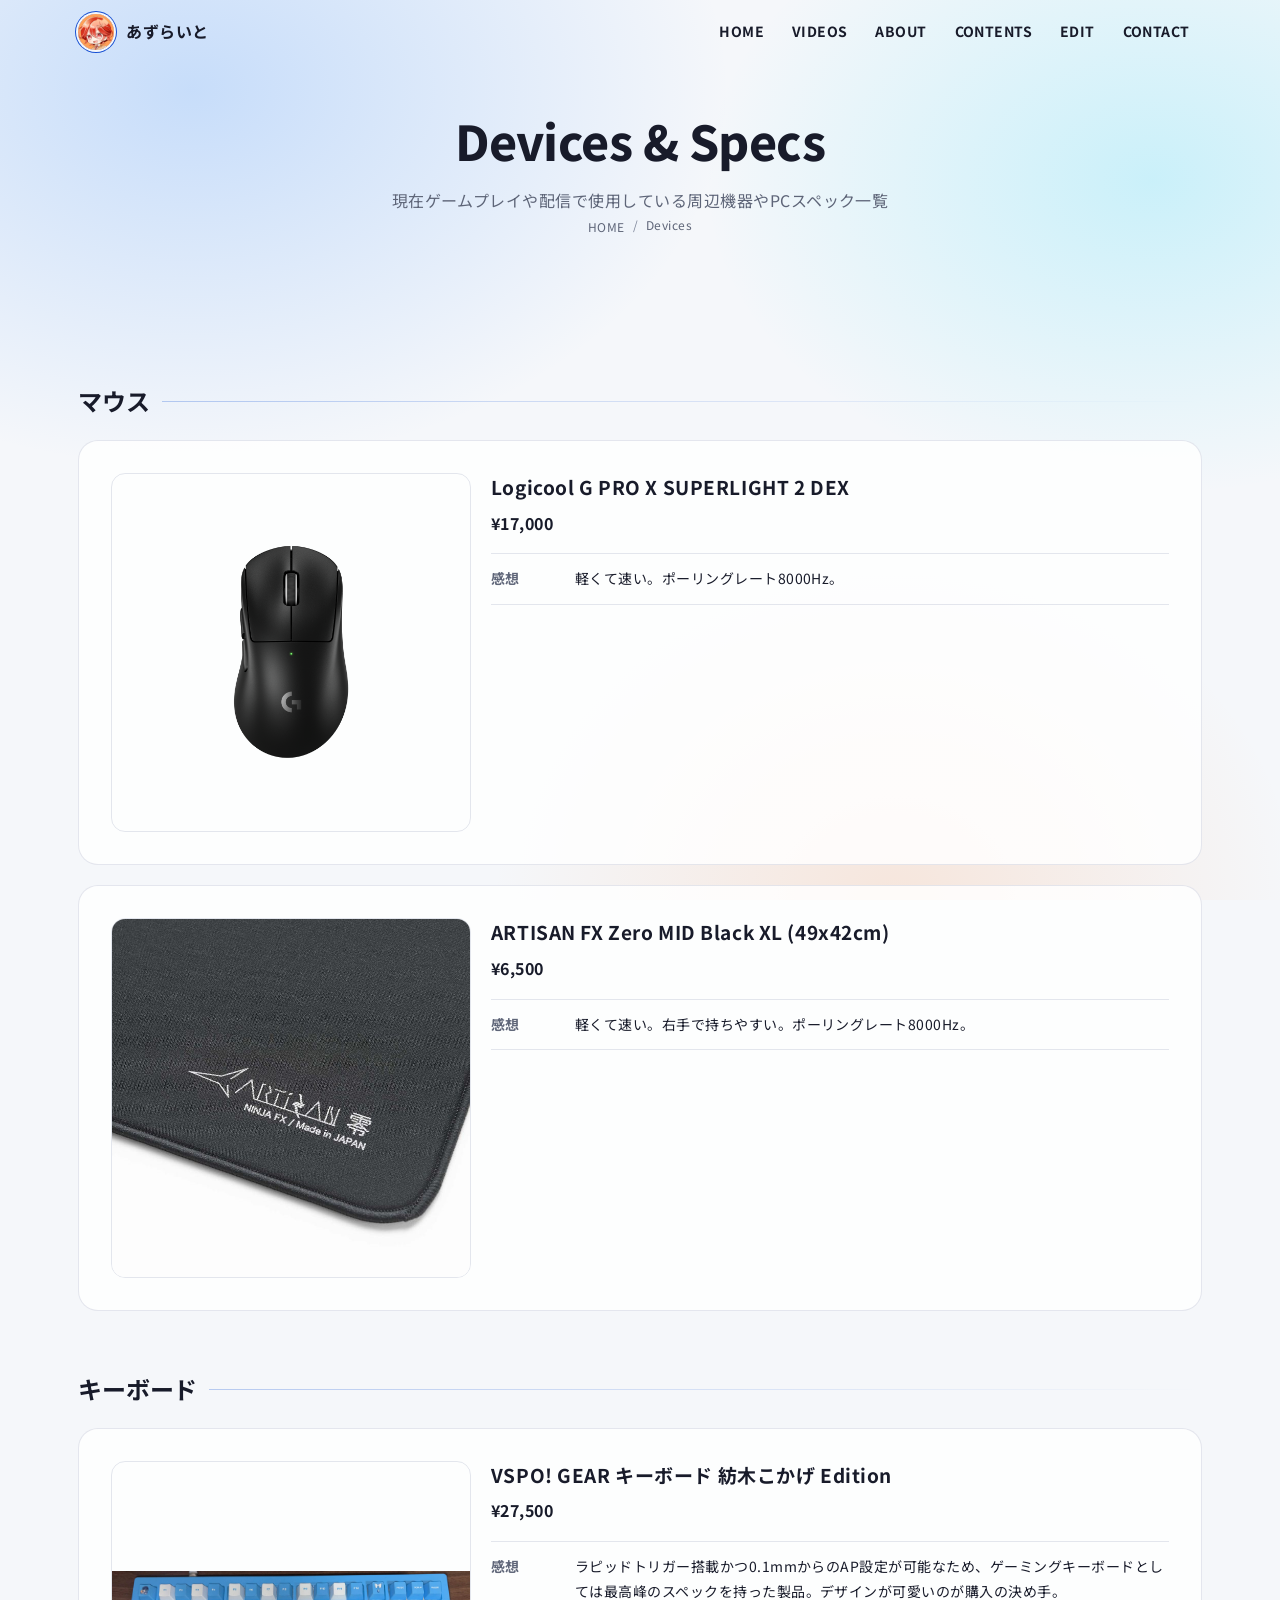
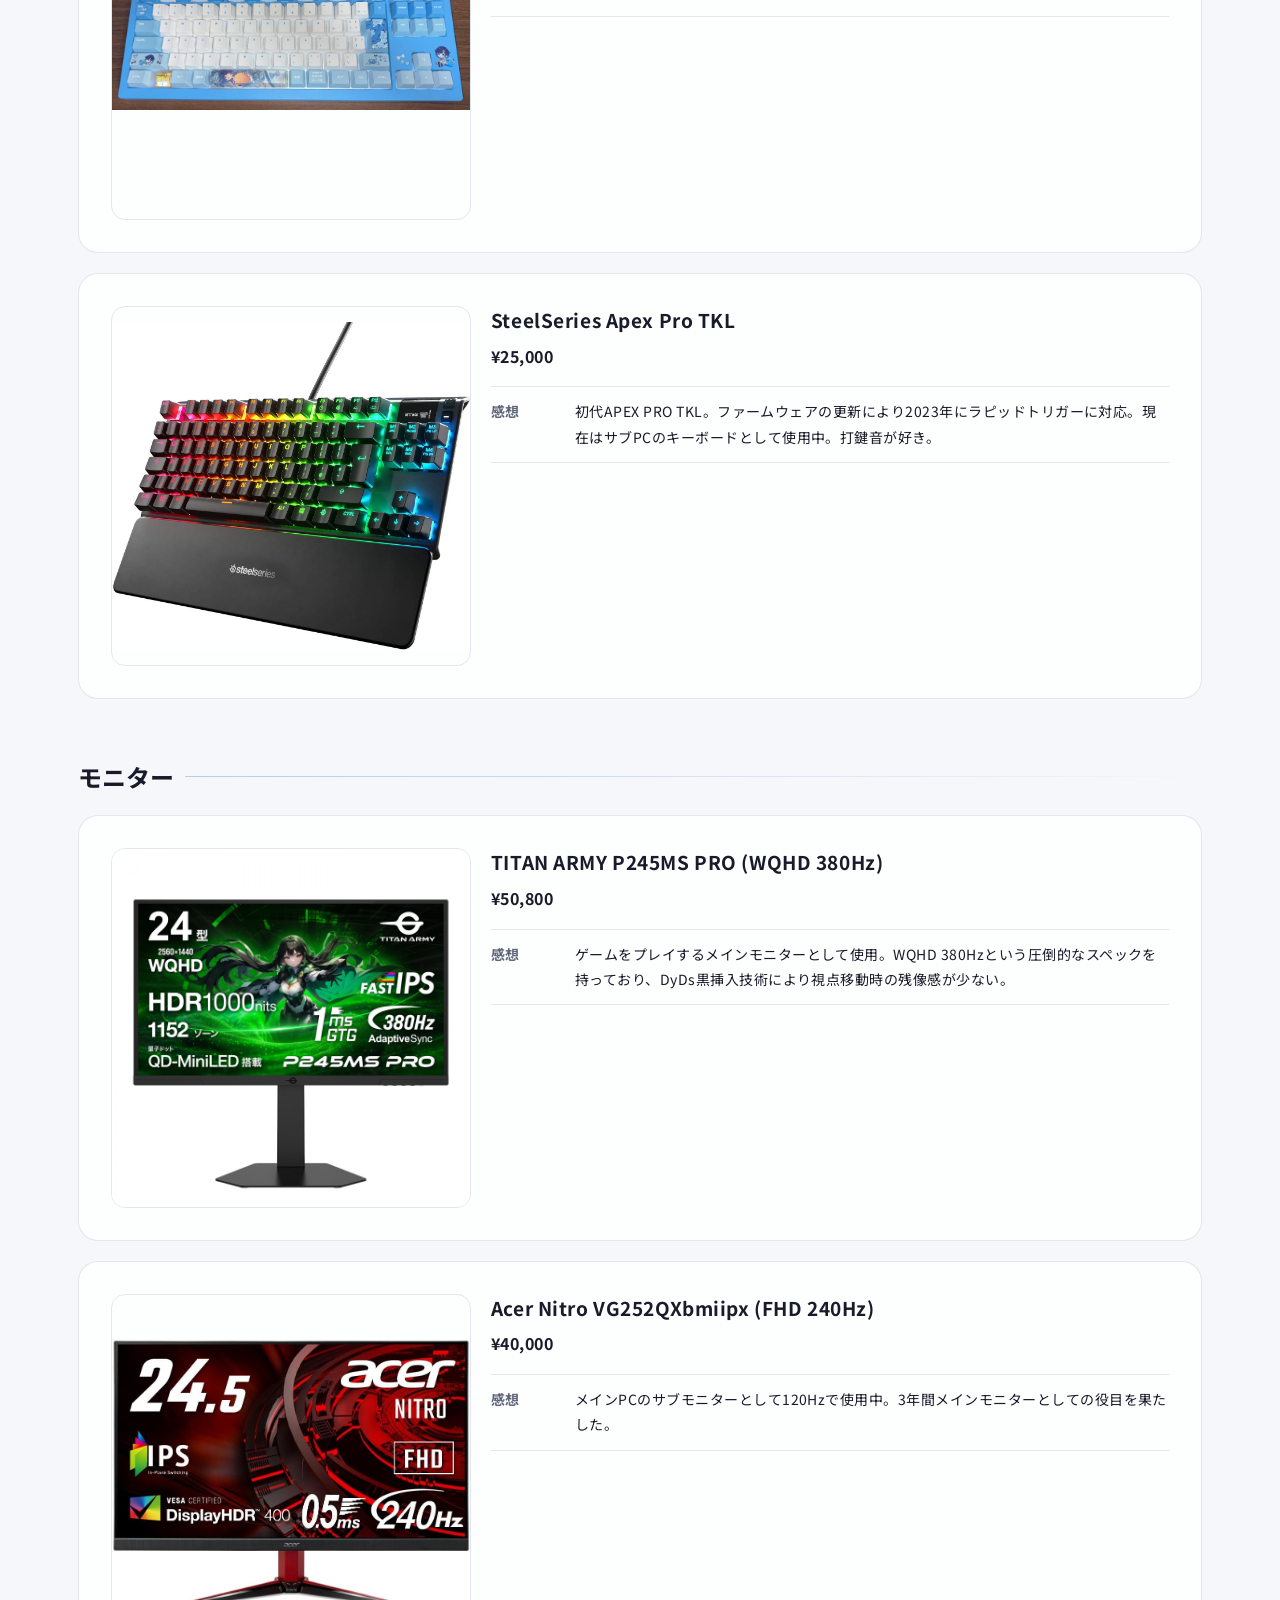
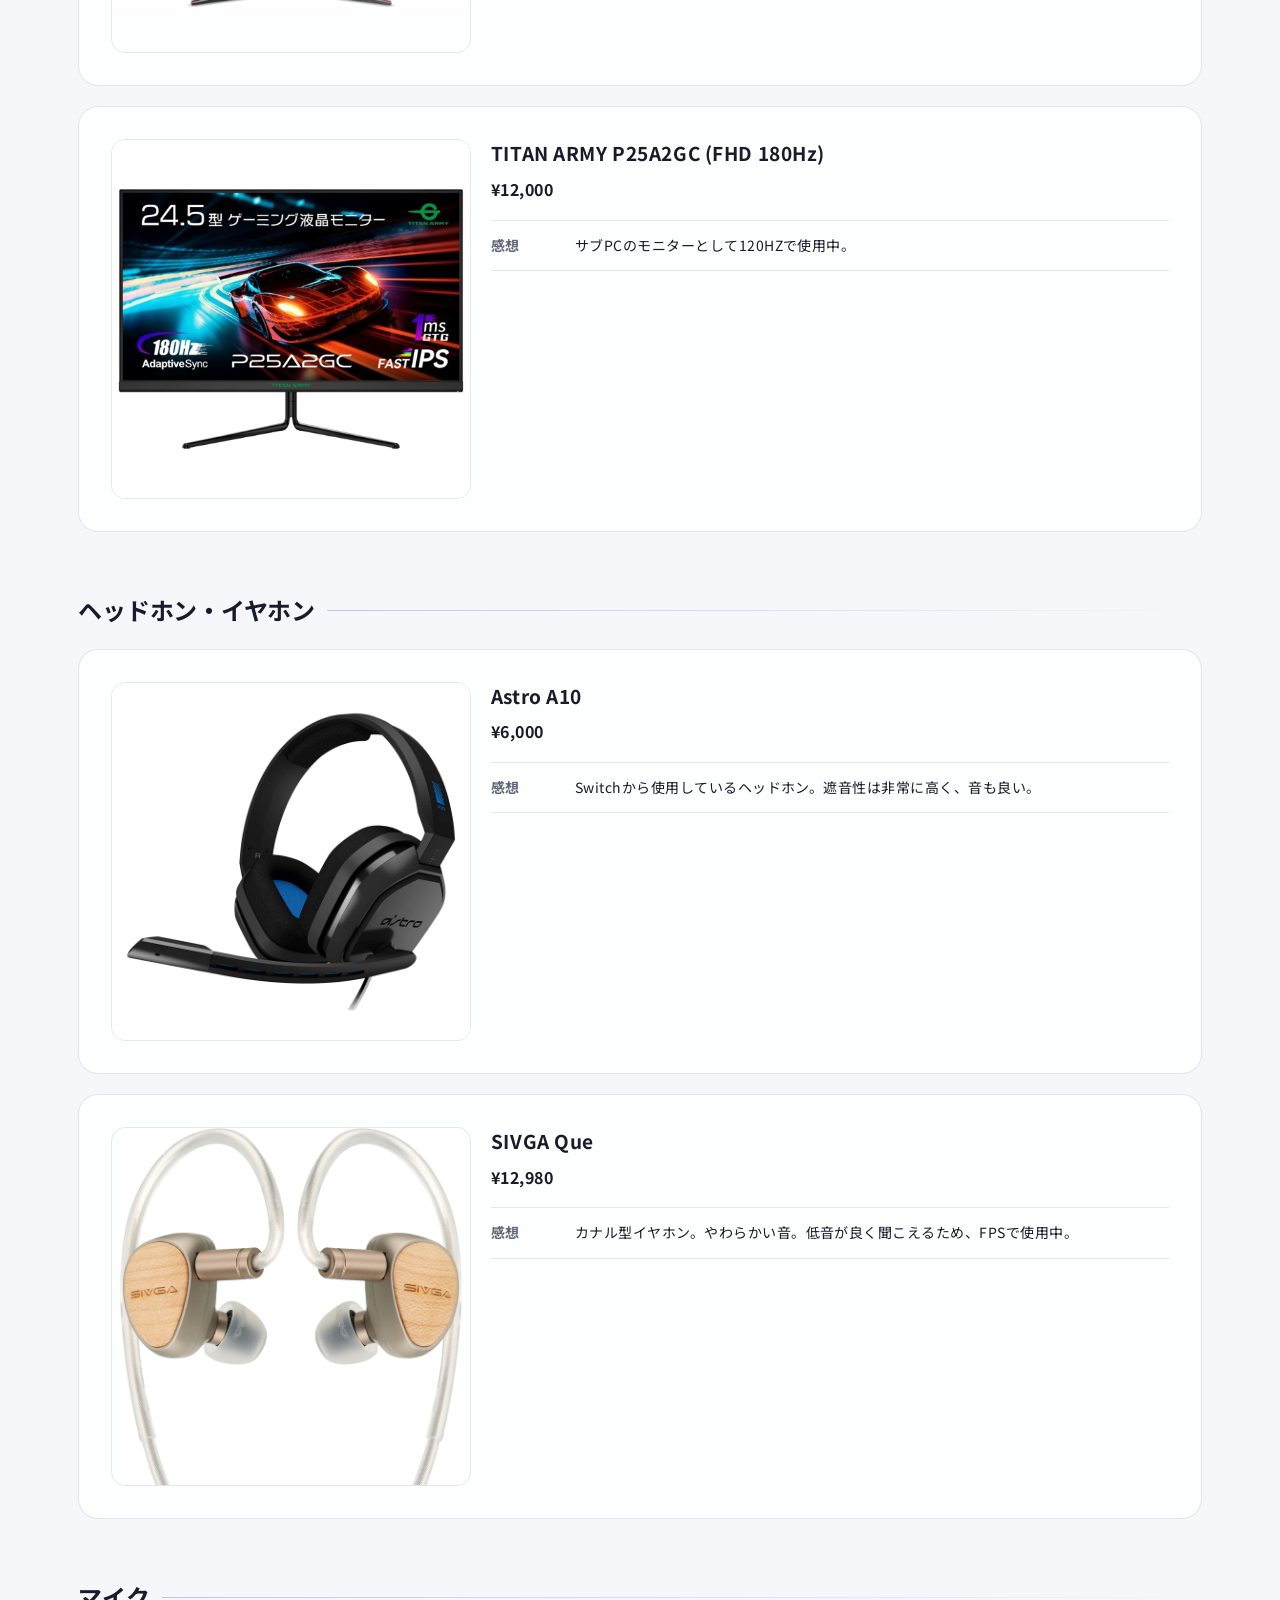
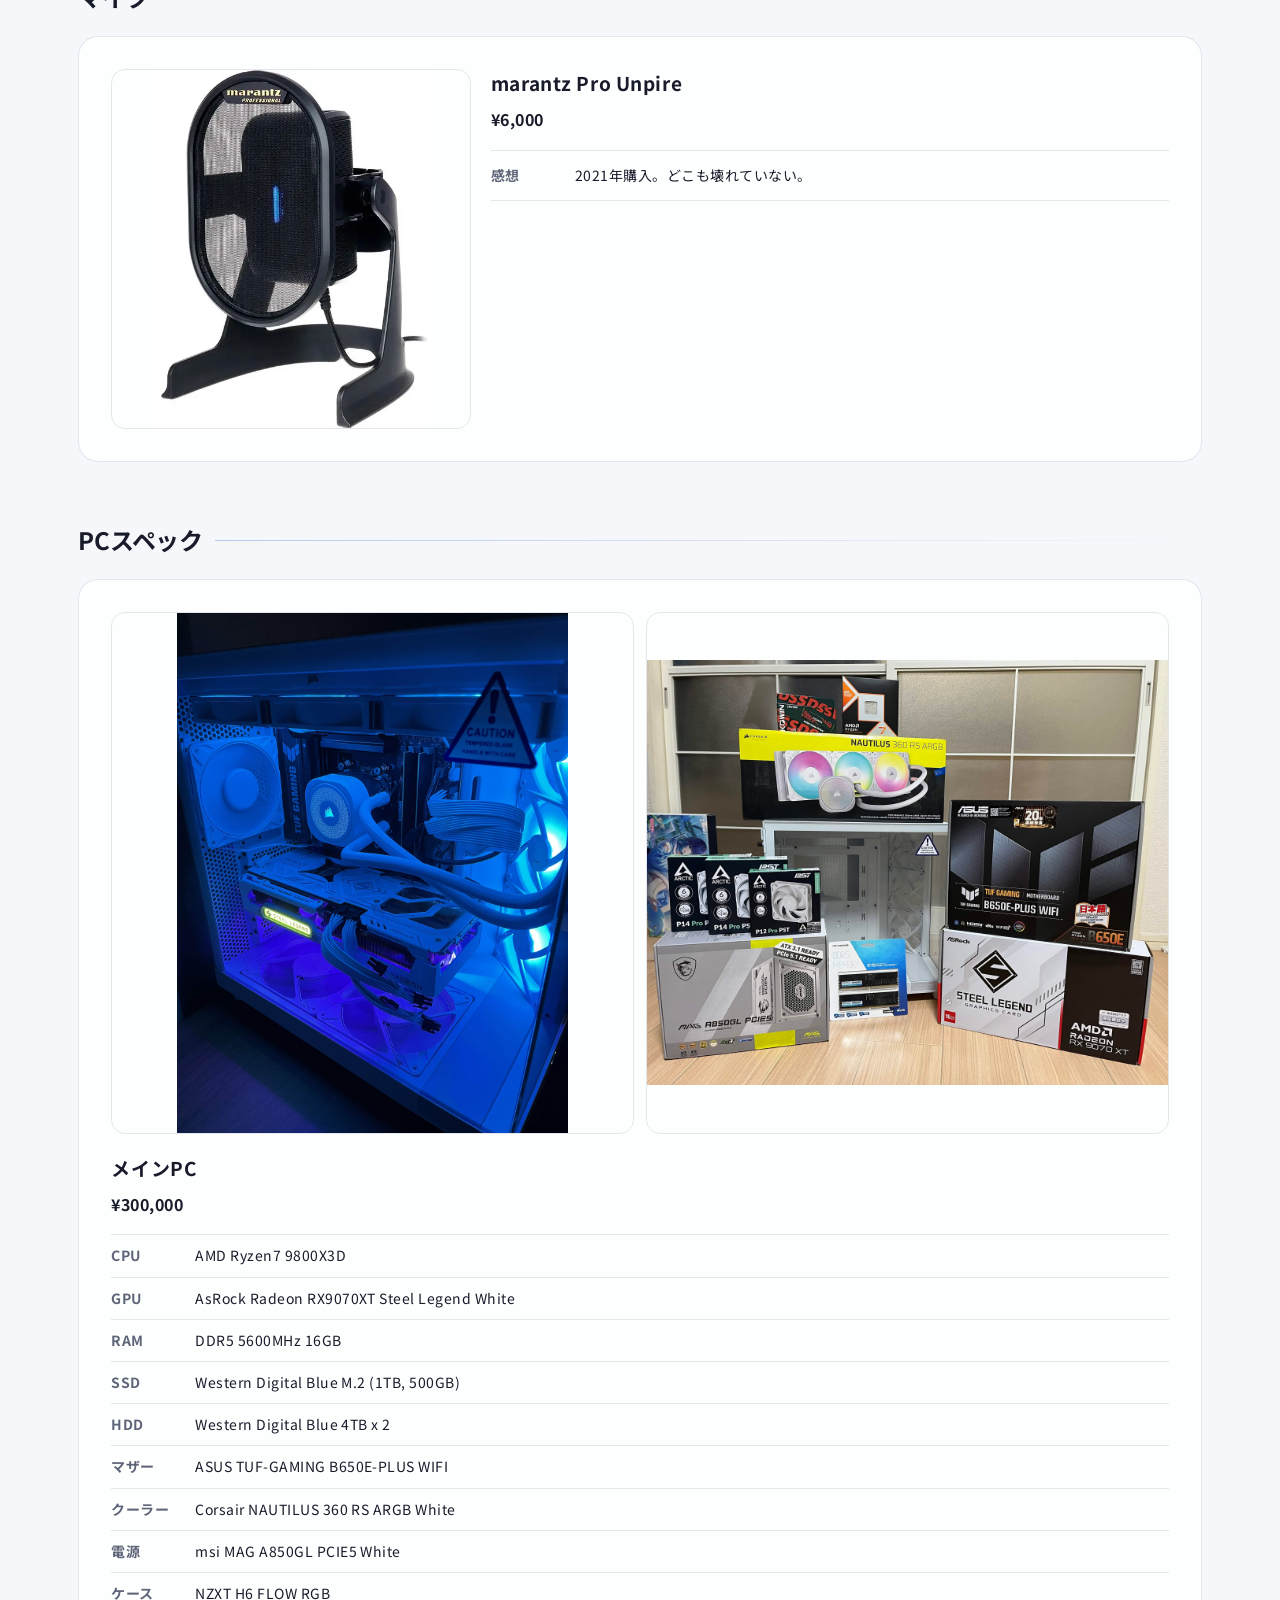
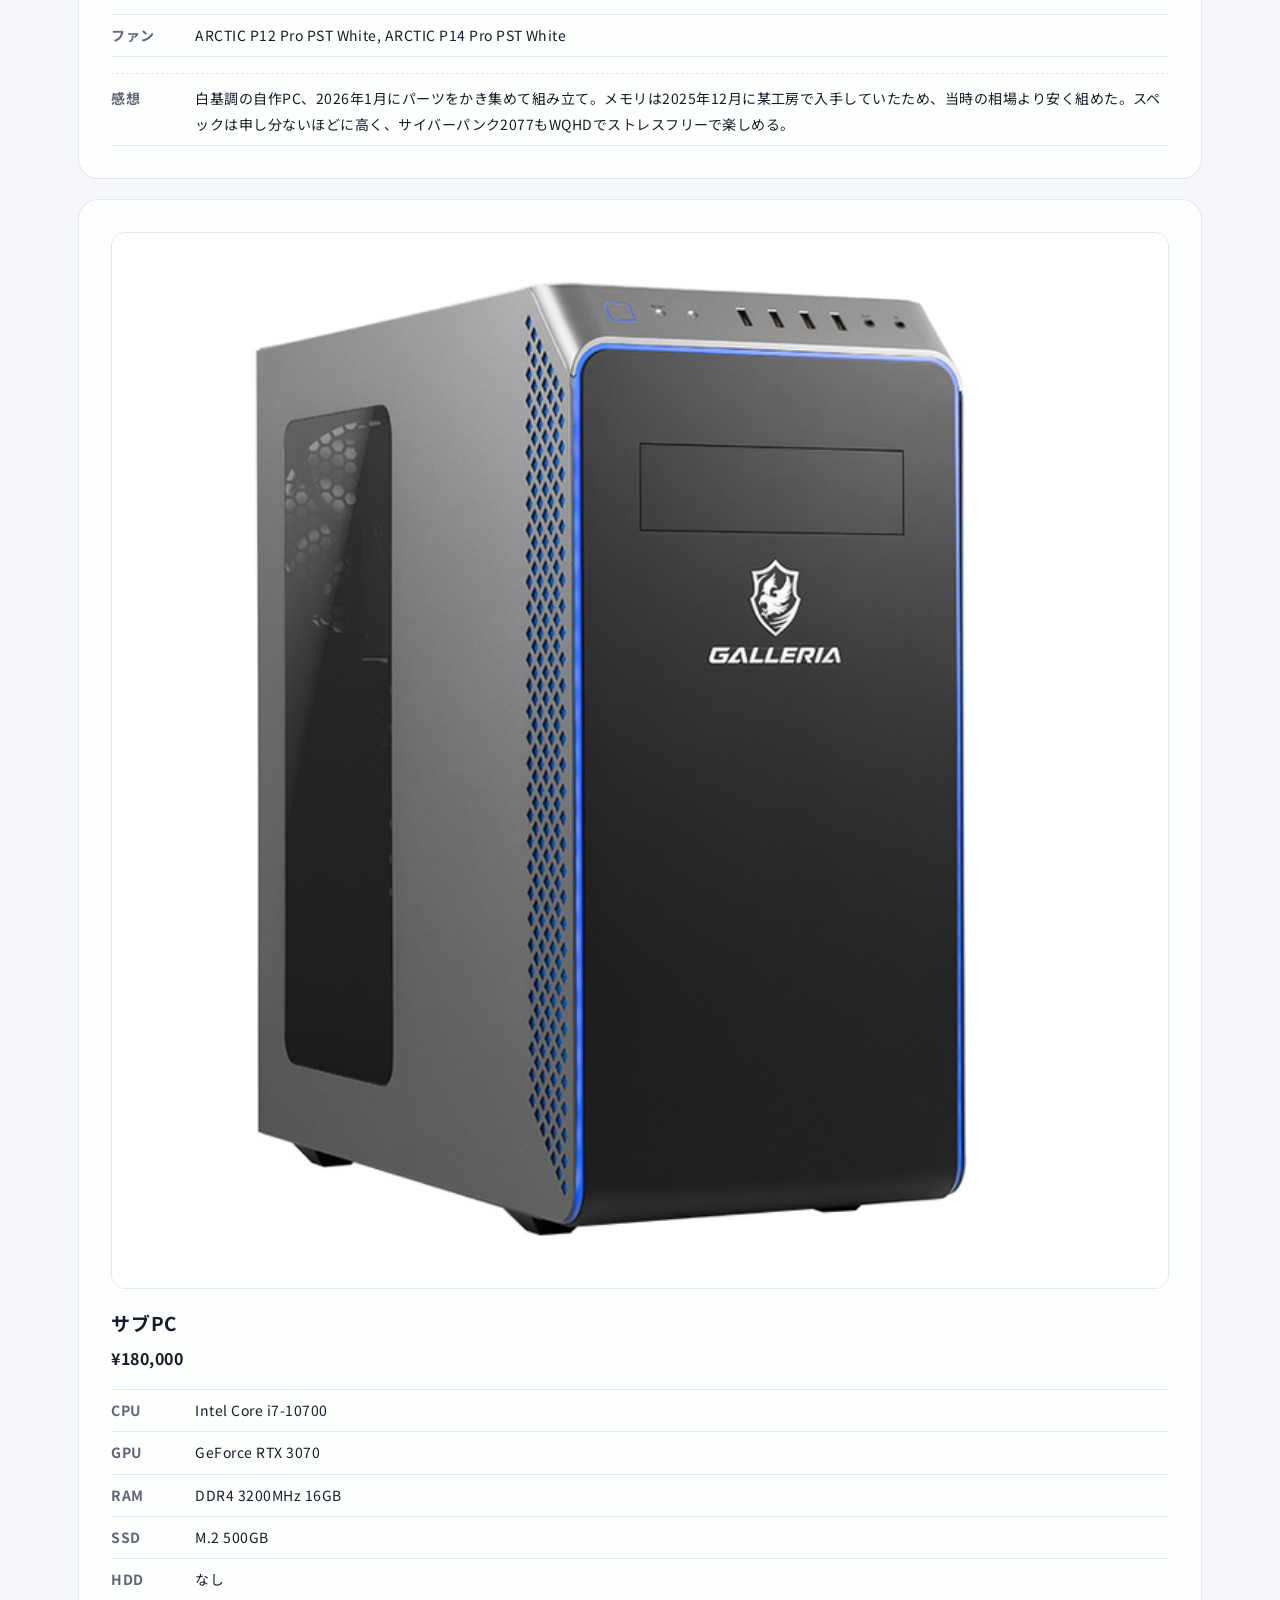
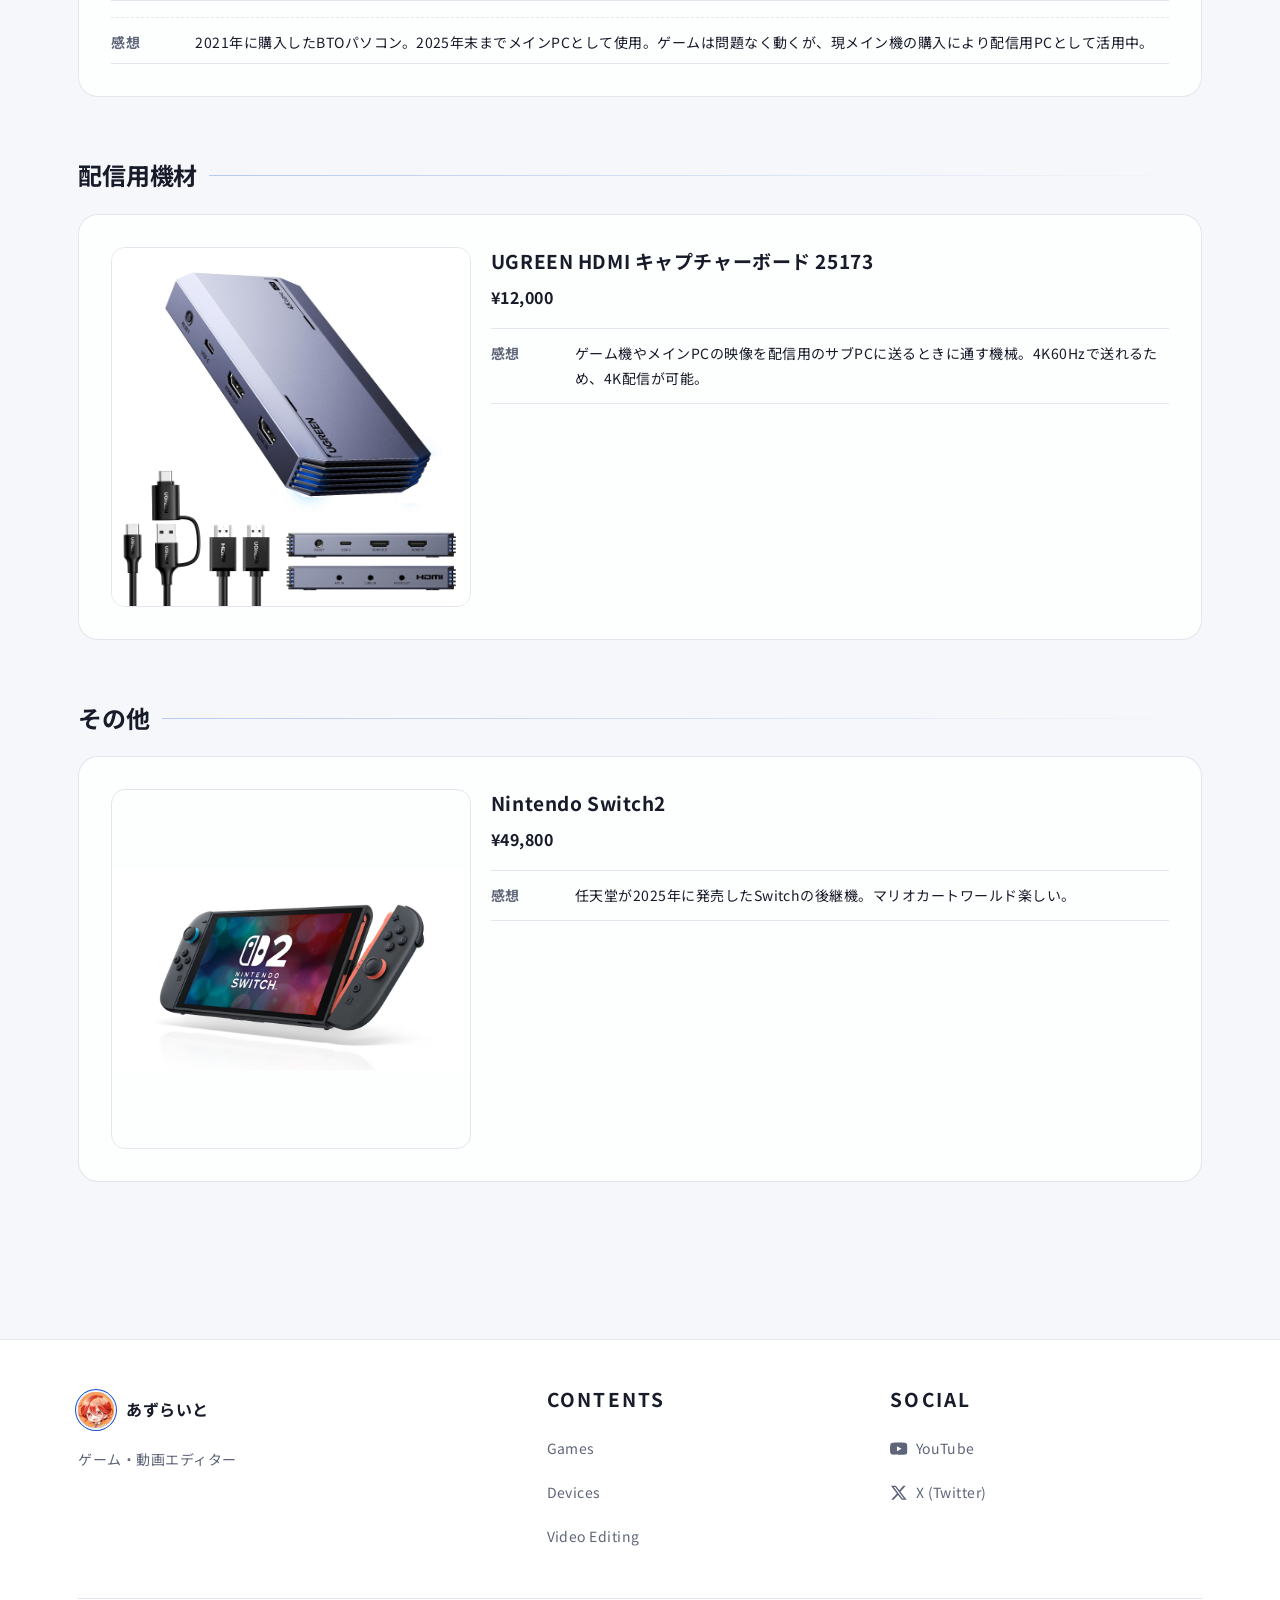
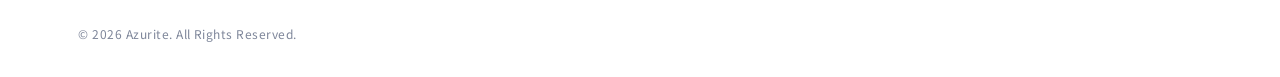
==== commit 712127de: "Update layout, modify navigation to use Contents, add Google Forms links and button styling" ====
--- a/devices.html
+++ b/devices.html
@@ -50,8 +50,7 @@
           <li><a href="index.html" class="site-nav__link">HOME<small>ホーム</small></a></li>
           <li><a href="index.html#videos" class="site-nav__link">VIDEOS<small>動画一覧</small></a></li>
           <li><a href="index.html#about" class="site-nav__link">ABOUT<small>プロフィール</small></a></li>
-          <li><a href="games.html" class="site-nav__link">GAMES<small>やってるゲーム</small></a></li>
-          <li><a href="devices.html" class="site-nav__link" aria-current="page">DEVICES<small>使ってるデバイス</small></a></li>
+          <li><a href="index.html#contents" class="site-nav__link">CONTENTS<small>その他コンテンツ</small></a></li>
           <li><a href="videoedit.html" class="site-nav__link">EDIT<small>動画編集</small></a></li>
           <li><a href="index.html#contact" class="site-nav__link">CONTACT<small>お仕事・コラボ</small></a></li>
         </ul>
--- a/css/components.css
+++ b/css/components.css
@@ -85,6 +85,18 @@
   border-color: transparent;
 }
 
+.btn--forms {
+  --btn-bg: linear-gradient(135deg, #7b1fa2 0%, #673ab7 100%);
+  --btn-fg: #fff;
+  --btn-border: transparent;
+  background: var(--btn-bg);
+}
+
+.btn--forms:hover {
+  box-shadow: 0 12px 30px -10px rgba(103, 58, 183, 0.6);
+  border-color: transparent;
+}
+
 .btn--ghost {
   --btn-bg: transparent;
   box-shadow: inset 0 0 0 1px var(--color-border-strong);
@@ -93,7 +105,8 @@
 /* ボタン上を光が流れるマイクロアニメーション */
 .btn--primary::after,
 .btn--accent::after,
-.btn--youtube::after {
+.btn--youtube::after,
+.btn--forms::after {
   content: "";
   position: absolute;
   inset: 0;
@@ -107,7 +120,8 @@
 
 .btn--primary:hover::after,
 .btn--accent:hover::after,
-.btn--youtube:hover::after {
+.btn--youtube:hover::after,
+.btn--forms:hover::after {
   transform: translateX(120%);
 }
 
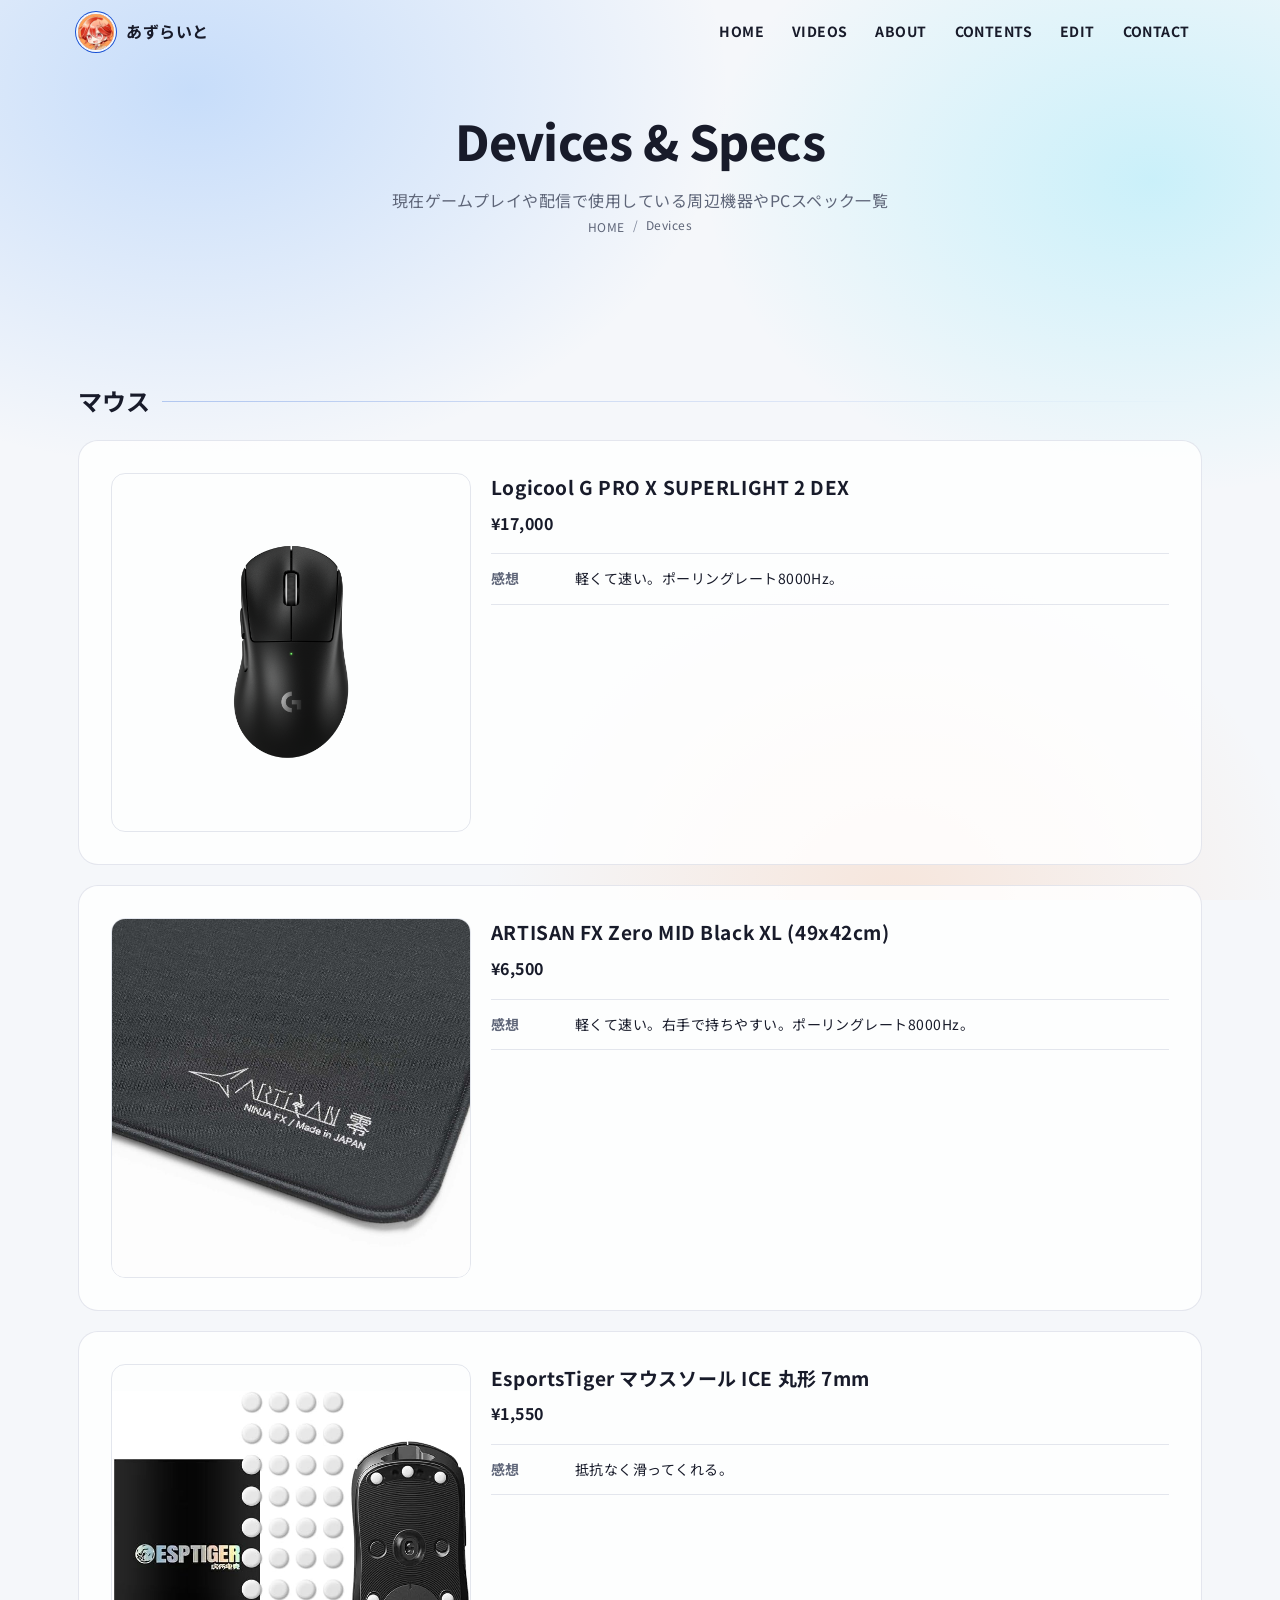
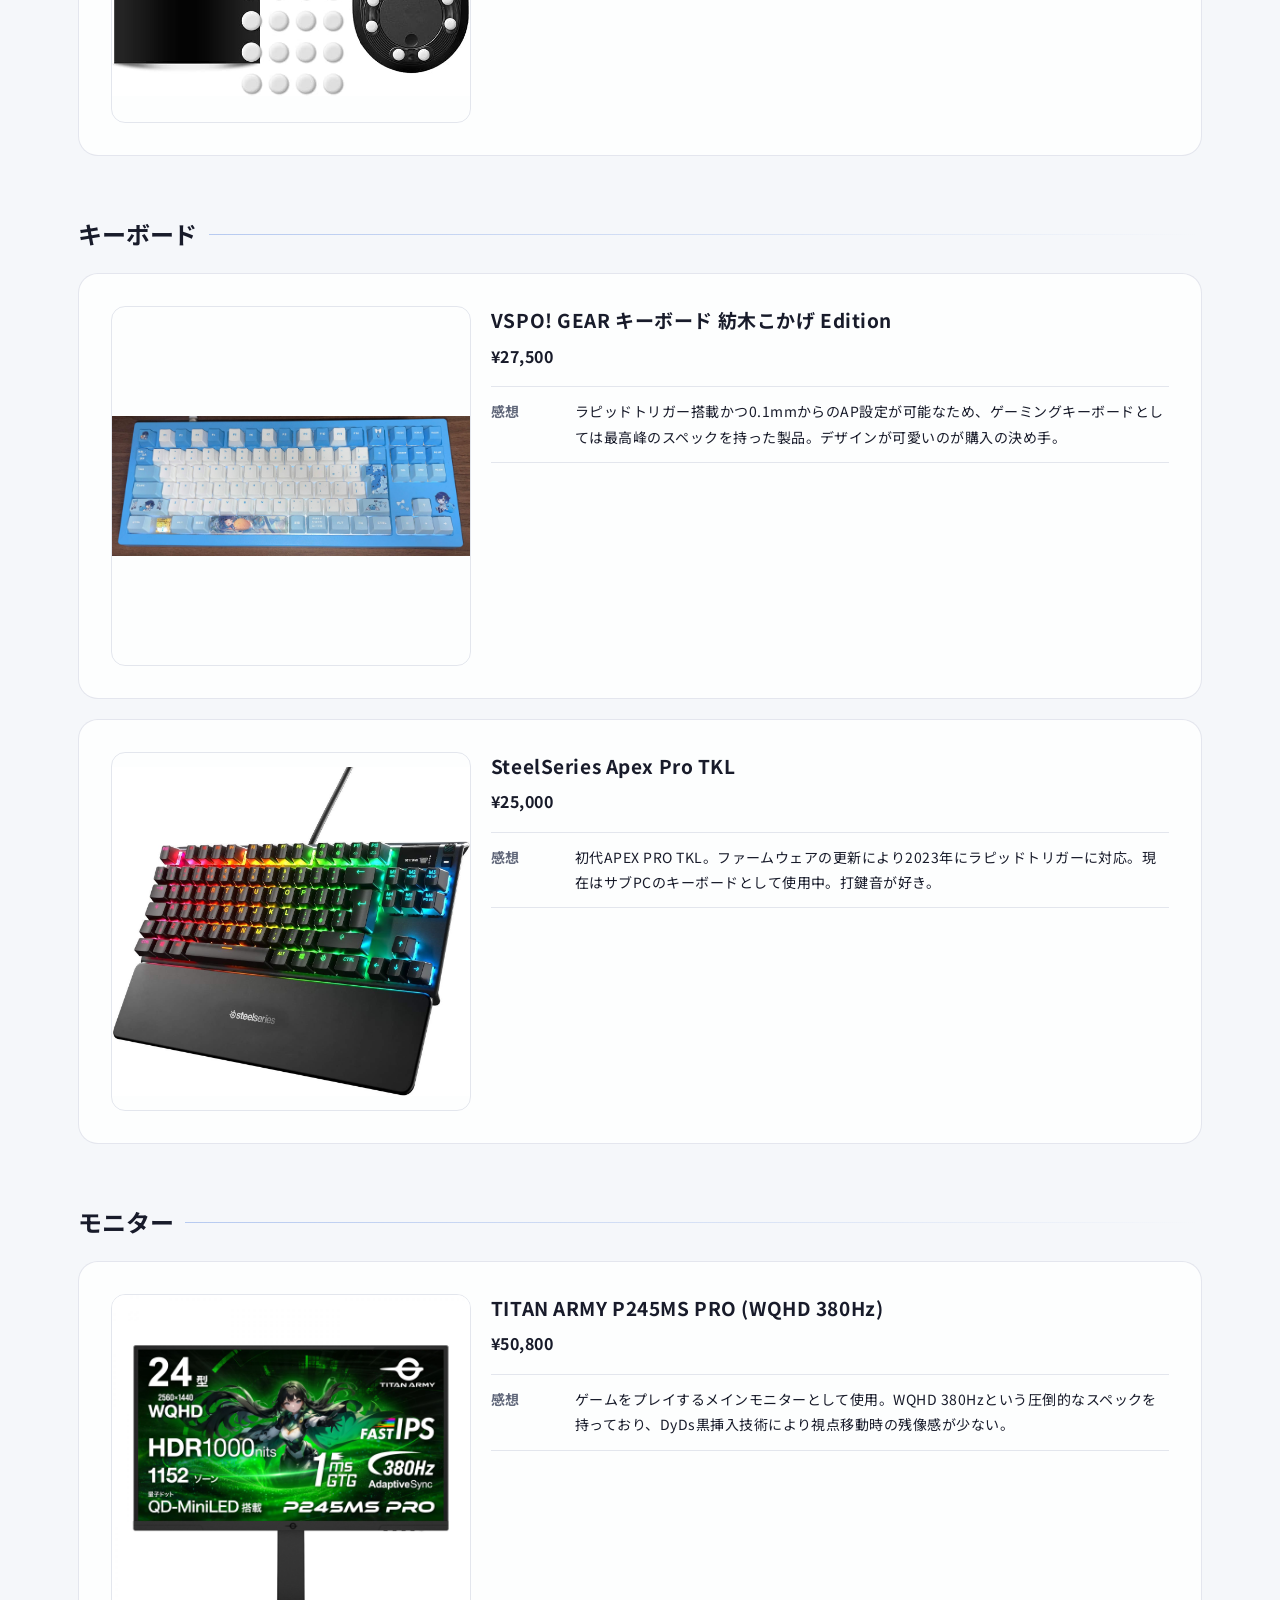
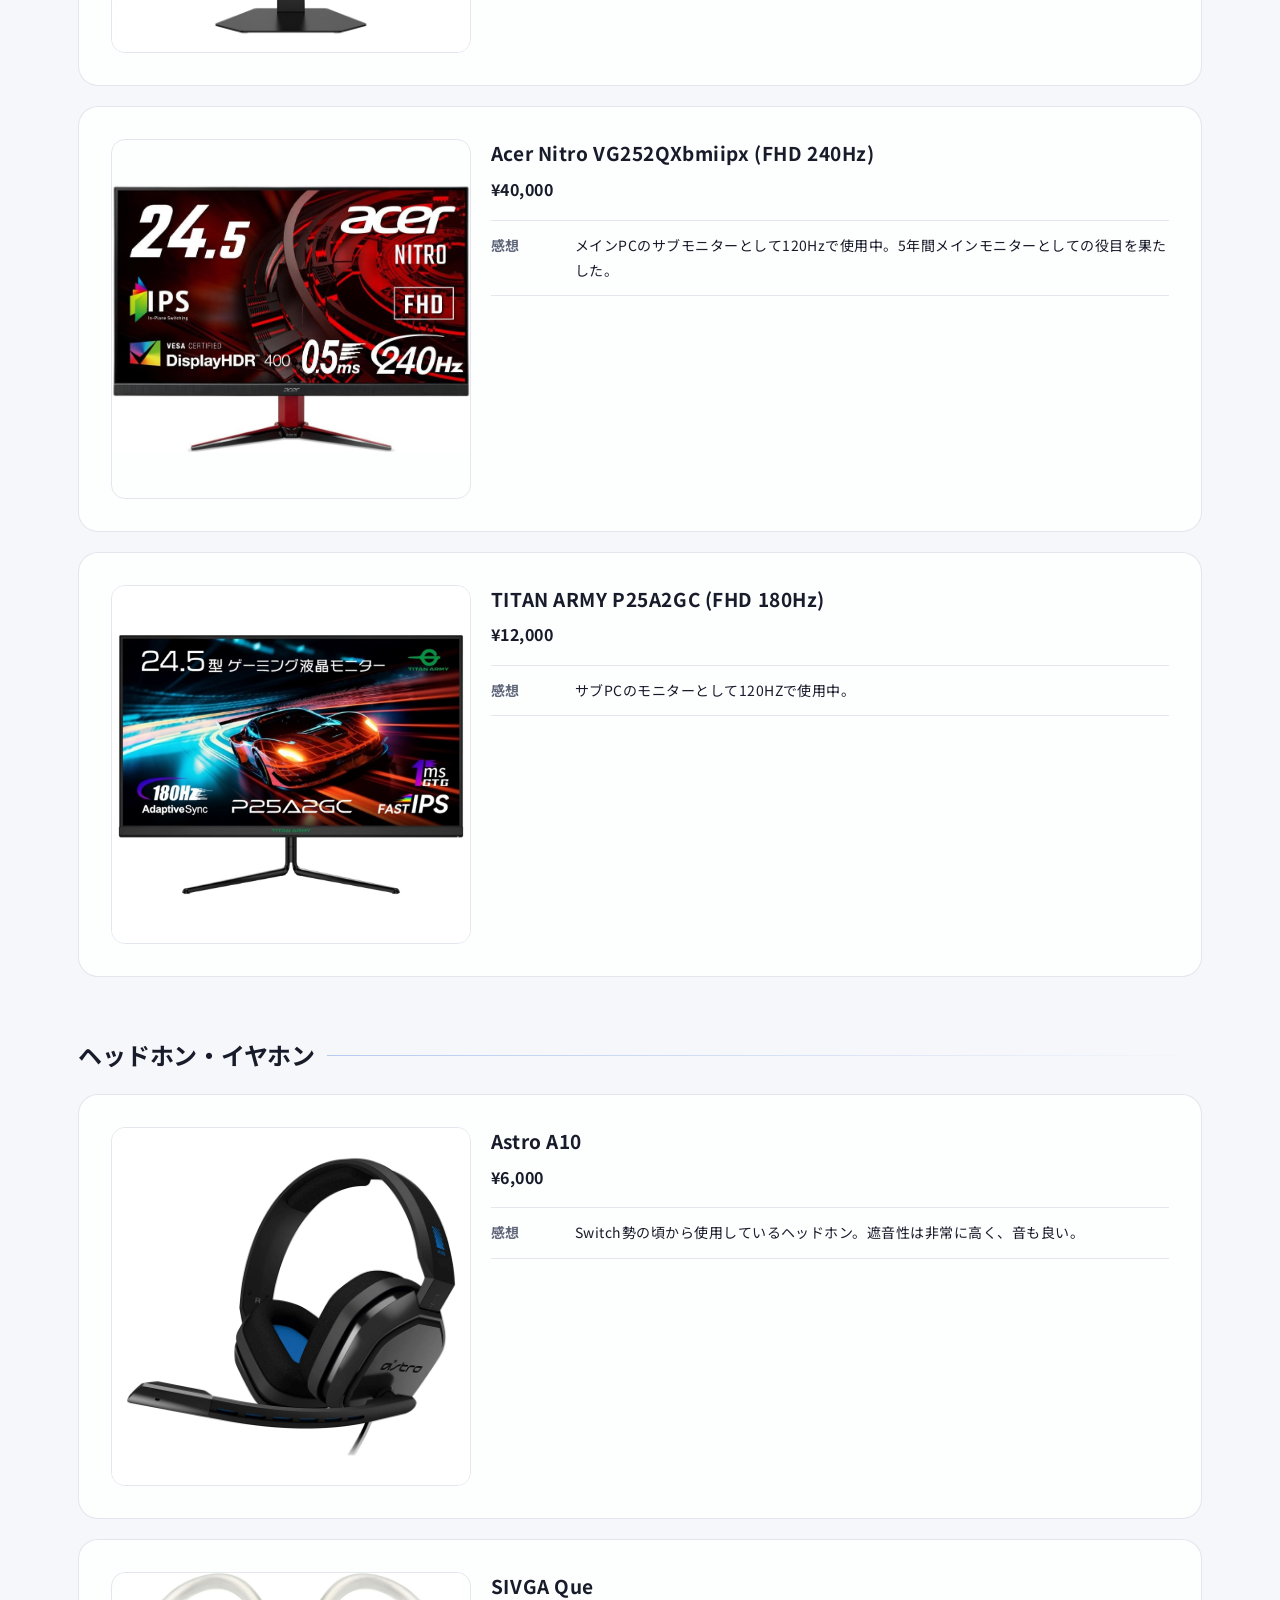
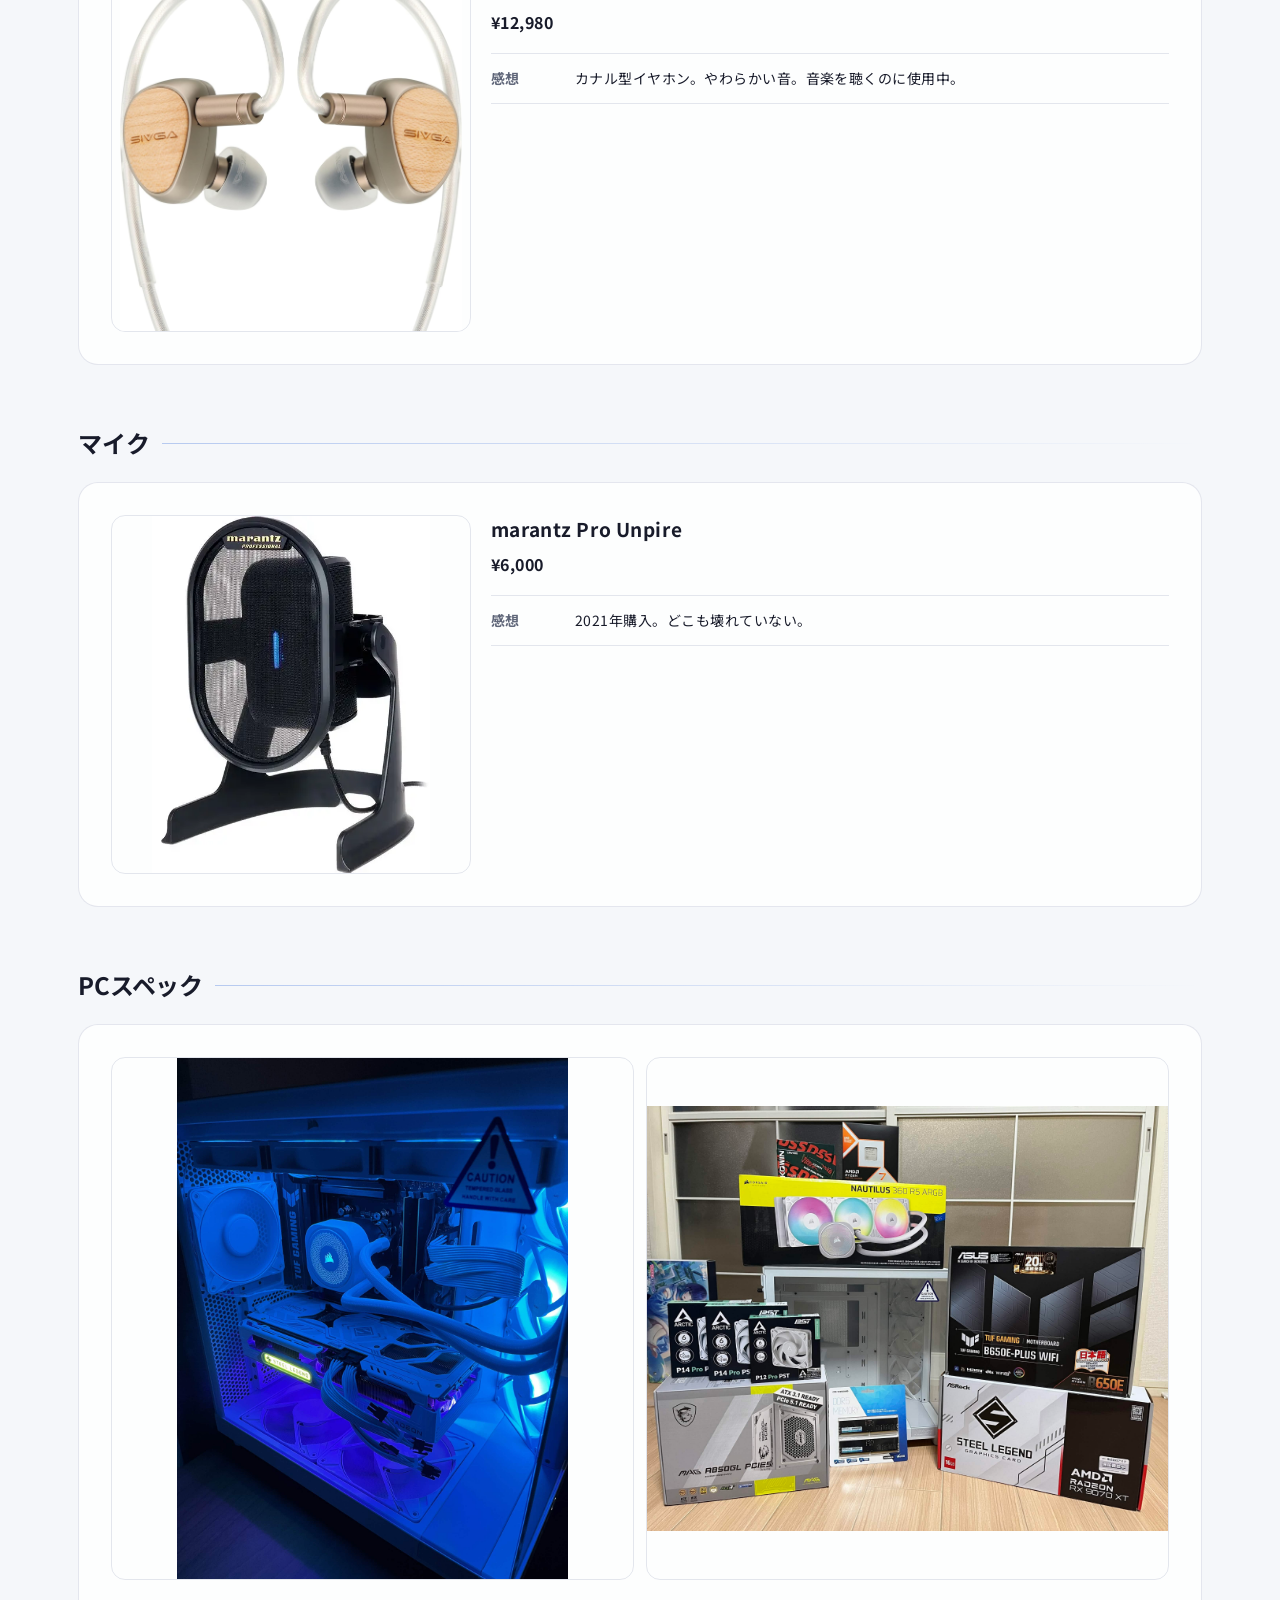
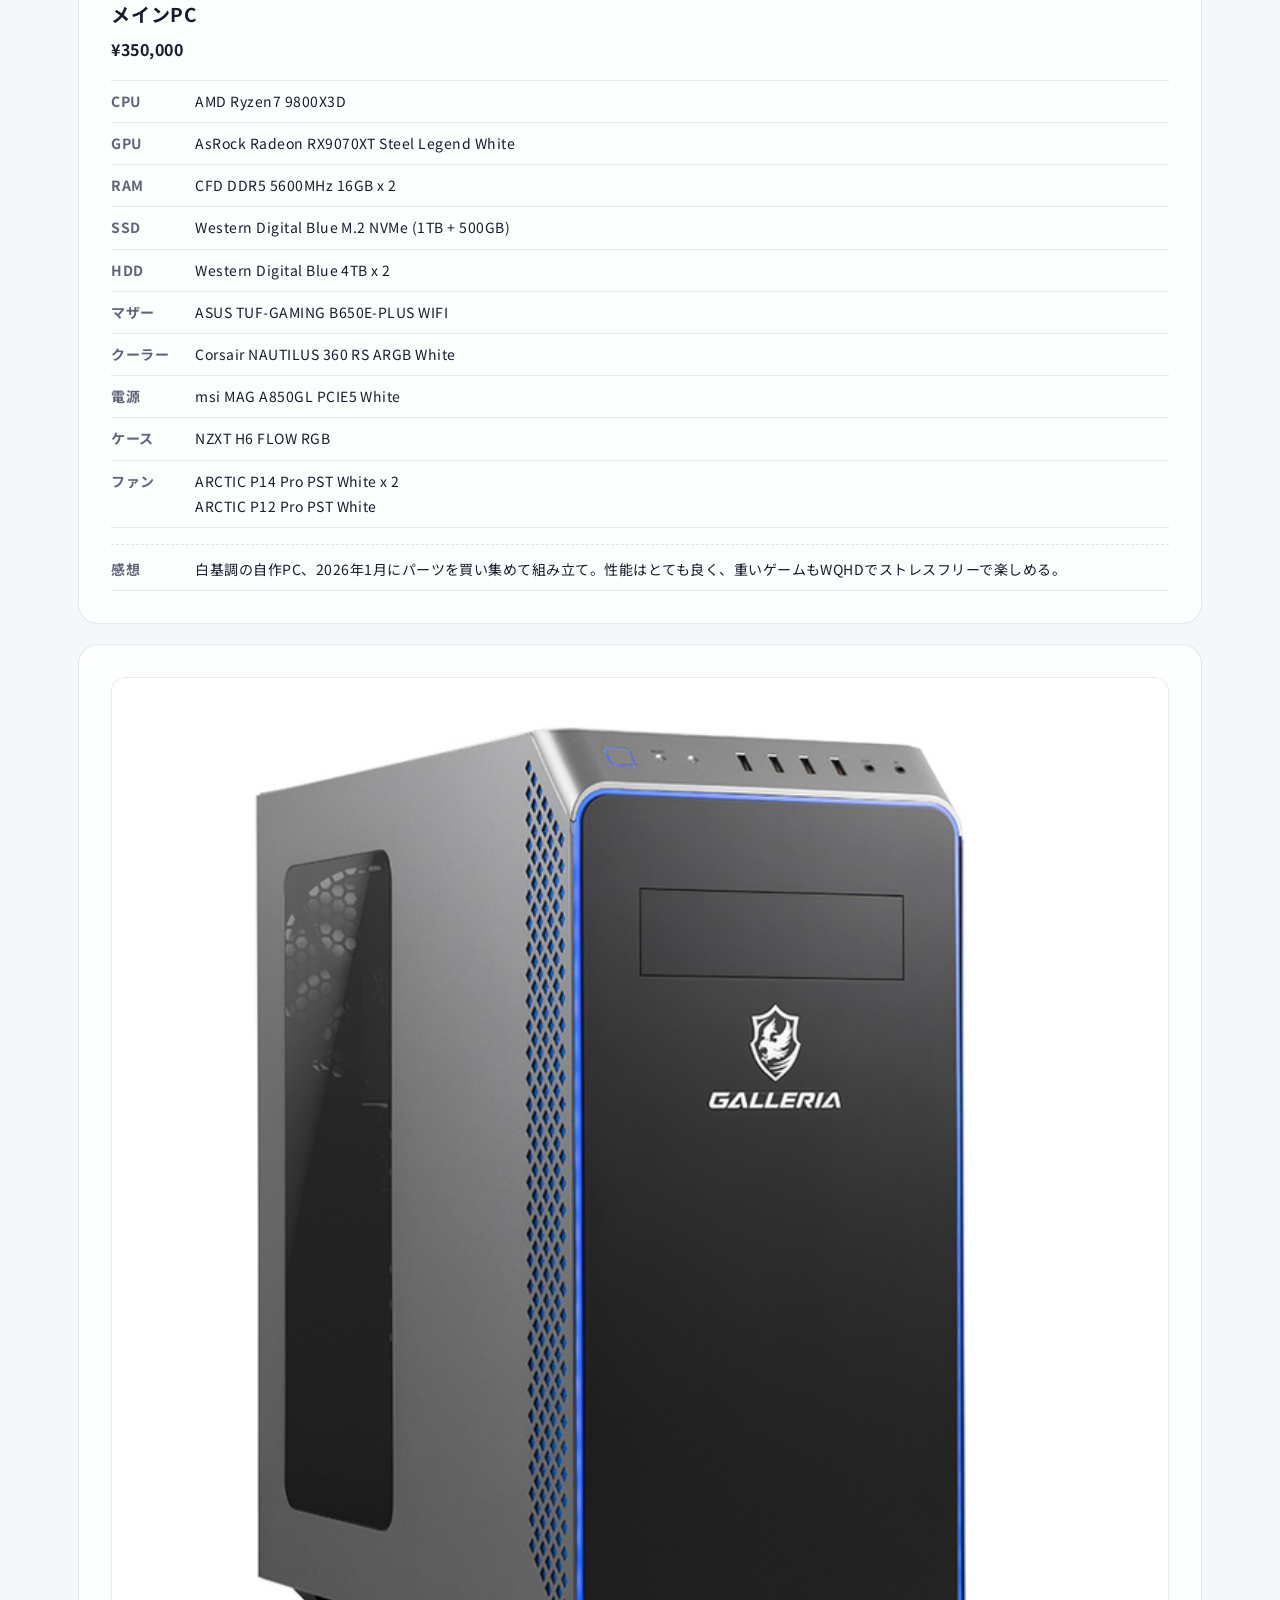
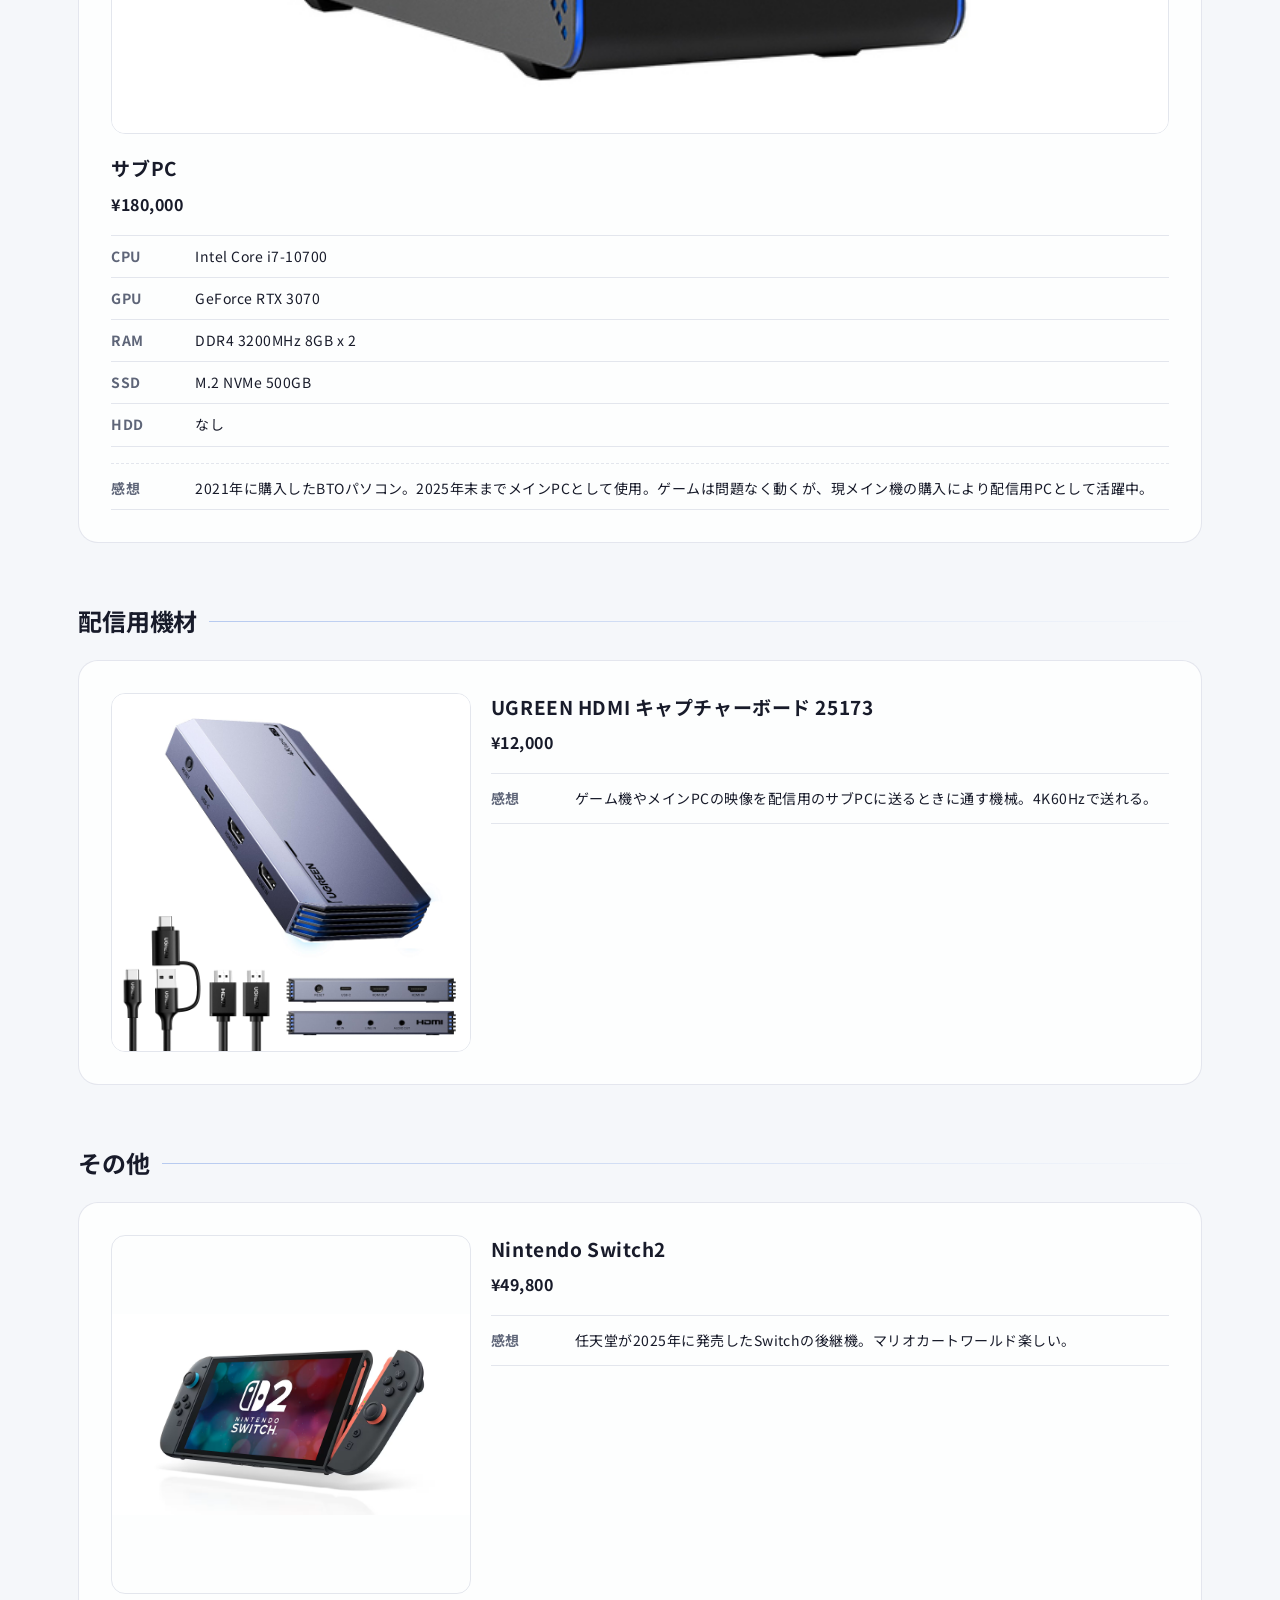
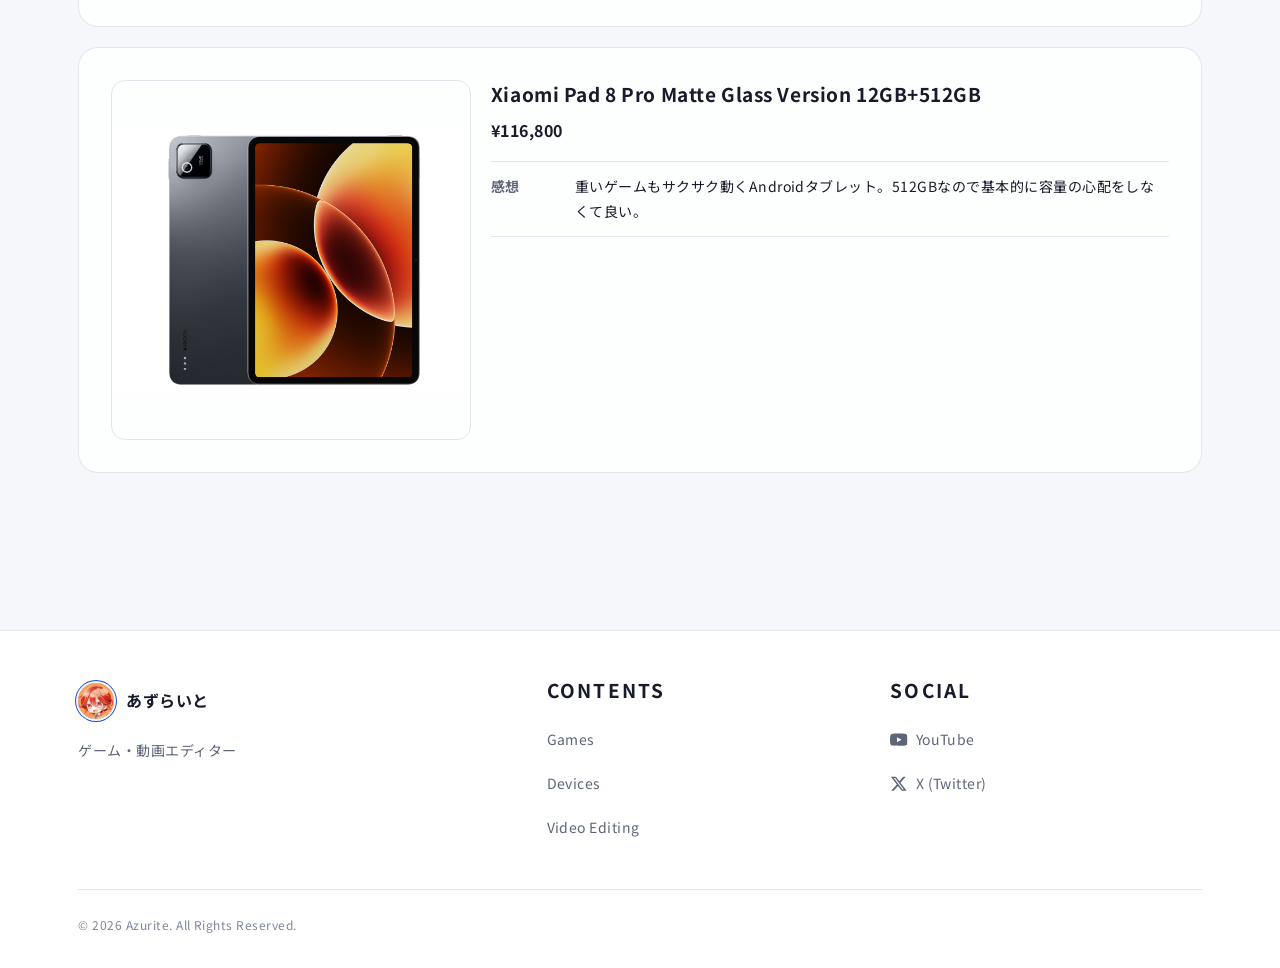
==== commit 4d374ecb: "feat: add page layouts and assets for devices, games, and video editing sections" ====
--- a/devices.html
+++ b/devices.html
@@ -113,6 +113,23 @@
               </div>
             </div>
 
+            <div class="entry">
+              <div class="media-grid media-grid--photo">
+                <img src="img\51kxoP-SRzL._AC_SX679_.jpg" alt="EsportsTiger マウスソール" loading="lazy">
+              </div>
+              <div class="entry__content">
+                <header class="entry__header">
+                  <h3 class="entry__title">EsportsTiger マウスソール ICE 丸形 7mm</h3>
+                  <div class="entry__price">¥1,550</div>
+                </header>
+                <dl class="data-list">
+                  <div class="data-list__row">
+                    <dt>感想</dt>
+                    <dd>抵抗なく滑ってくれる。</dd>
+                  </div>
+                </dl>
+              </div>
+            </div>
           </div>
         </div>
 
@@ -195,7 +212,7 @@
                 <dl class="data-list">
                   <div class="data-list__row">
                     <dt>感想</dt>
-                    <dd>メインPCのサブモニターとして120Hzで使用中。3年間メインモニターとしての役目を果たした。</dd>
+                    <dd>メインPCのサブモニターとして120Hzで使用中。5年間メインモニターとしての役目を果たした。</dd>
                   </div>
                 </dl>
               </div>
@@ -239,7 +256,7 @@
                 <dl class="data-list">
                   <div class="data-list__row">
                     <dt>感想</dt>
-                    <dd>Switchから使用しているヘッドホン。遮音性は非常に高く、音も良い。</dd>
+                    <dd>Switch勢の頃から使用しているヘッドホン。遮音性は非常に高く、音も良い。</dd>
                   </div>
                 </dl>
               </div>
@@ -257,7 +274,7 @@
                 <dl class="data-list">
                   <div class="data-list__row">
                     <dt>感想</dt>
-                    <dd>カナル型イヤホン。やわらかい音。低音が良く聞こえるため、FPSで使用中。</dd>
+                    <dd>カナル型イヤホン。やわらかい音。音楽を聴くのに使用中。</dd>
                   </div>
                 </dl>
               </div>
@@ -303,7 +320,7 @@
               <div class="entry__content">
                 <header class="entry__header">
                   <h3 class="entry__title">メインPC</h3>
-                  <div class="entry__price">¥300,000</div>
+                  <div class="entry__price">¥350,000</div>
                 </header>
                 <dl class="data-list data-list--compact">
                   <div class="data-list__row">
@@ -316,11 +333,11 @@
                   </div>
                   <div class="data-list__row">
                     <dt>RAM</dt>
-                    <dd>DDR5 5600MHz 16GB</dd>
+                    <dd>CFD DDR5 5600MHz 16GB x 2</dd>
                   </div>
                   <div class="data-list__row">
                     <dt>SSD</dt>
-                    <dd>Western Digital Blue M.2 (1TB, 500GB)</dd>
+                    <dd>Western Digital Blue M.2 NVMe (1TB + 500GB)</dd>
                   </div>
                   <div class="data-list__row">
                     <dt>HDD</dt>
@@ -344,13 +361,13 @@
                   </div>
                   <div class="data-list__row">
                     <dt>ファン</dt>
-                    <dd>ARCTIC P12 Pro PST White, ARCTIC P14 Pro PST White</dd>
+                    <dd>ARCTIC P14 Pro PST White x 2<br>ARCTIC P12 Pro PST White</dd>
                   </div>
                   <div class="data-list__row"
                     style="margin-top: 16px; border-top: 1px dashed var(--color-border); padding-top: 12px;">
                     <dt>感想</dt>
                     <dd>
-                      白基調の自作PC、2026年1月にパーツをかき集めて組み立て。メモリは2025年12月に某工房で入手していたため、当時の相場より安く組めた。スペックは申し分ないほどに高く、サイバーパンク2077もWQHDでストレスフリーで楽しめる。
+                      白基調の自作PC、2026年1月にパーツを買い集めて組み立て。性能はとても良く、重いゲームもWQHDでストレスフリーで楽しめる。
                     </dd>
                   </div>
                 </dl>
@@ -377,11 +394,11 @@
                   </div>
                   <div class="data-list__row">
                     <dt>RAM</dt>
-                    <dd>DDR4 3200MHz 16GB</dd>
+                    <dd>DDR4 3200MHz 8GB x 2</dd>
                   </div>
                   <div class="data-list__row">
                     <dt>SSD</dt>
-                    <dd>M.2 500GB</dd>
+                    <dd>M.2 NVMe 500GB</dd>
                   </div>
                   <div class="data-list__row">
                     <dt>HDD</dt>
@@ -390,16 +407,16 @@
                   <div class="data-list__row"
                     style="margin-top: 16px; border-top: 1px dashed var(--color-border); padding-top: 12px;">
                     <dt>感想</dt>
-                    <dd>2021年に購入したBTOパソコン。2025年末までメインPCとして使用。ゲームは問題なく動くが、現メイン機の購入により配信用PCとして活用中。</dd>
-                  </div>
-                </dl>
-              </div>
-            </div>
-
-          </div>
-        </div>
-
-        <!-- Capture -->
+                    <dd>2021年に購入したBTOパソコン。2025年末までメインPCとして使用。ゲームは問題なく動くが、現メイン機の購入により配信用PCとして活躍中。</dd>
+                  </div>
+                </dl>
+              </div>
+            </div>
+
+          </div>
+        </div>
+
+        <!-- kizai -->
         <div class="group reveal">
           <h2 class="group__title">配信用機材</h2>
           <div class="entry-list">
@@ -415,15 +432,15 @@
                 <dl class="data-list">
                   <div class="data-list__row">
                     <dt>感想</dt>
-                    <dd>ゲーム機やメインPCの映像を配信用のサブPCに送るときに通す機械。4K60Hzで送れるため、4K配信が可能。</dd>
-                  </div>
-                </dl>
-              </div>
-            </div>
-          </div>
-        </div>
-
-        <!-- Console -->
+                    <dd>ゲーム機やメインPCの映像を配信用のサブPCに送るときに通す機械。4K60Hzで送れる。</dd>
+                  </div>
+                </dl>
+              </div>
+            </div>
+          </div>
+        </div>
+
+        <!-- sonota -->
         <div class="group reveal">
           <h2 class="group__title">その他</h2>
           <div class="entry-list">
@@ -440,6 +457,24 @@
                   <div class="data-list__row">
                     <dt>感想</dt>
                     <dd>任天堂が2025年に発売したSwitchの後継機。マリオカートワールド楽しい。</dd>
+                  </div>
+                </dl>
+              </div>
+            </div>
+
+            <div class="entry">
+              <div class="media-grid media-grid--photo">
+                <img src="img\K0001771808.jpg" alt="Xiaomi Pad 8 Pro" loading="lazy">
+              </div>
+              <div class="entry__content">
+                <header class="entry__header">
+                  <h3 class="entry__title">Xiaomi Pad 8 Pro Matte Glass Version 12GB+512GB</h3>
+                  <div class="entry__price">¥116,800</div>
+                </header>
+                <dl class="data-list">
+                  <div class="data-list__row">
+                    <dt>感想</dt>
+                    <dd>重いゲームもサクサク動くAndroidタブレット。512GBなので基本的に容量の心配をしなくて良い。</dd>
                   </div>
                 </dl>
               </div>
--- a/css/pages.css
+++ b/css/pages.css
@@ -391,7 +391,7 @@
   gap: var(--space-6);
   align-items: center;
   padding: clamp(var(--space-8), 6vw, var(--space-16));
-  border: 1px solid var(--color-border-strong);
+  border: 1px solid var(--color-bor der-strong);
   border-radius: var(--radius-xl);
   overflow: hidden;
   background:
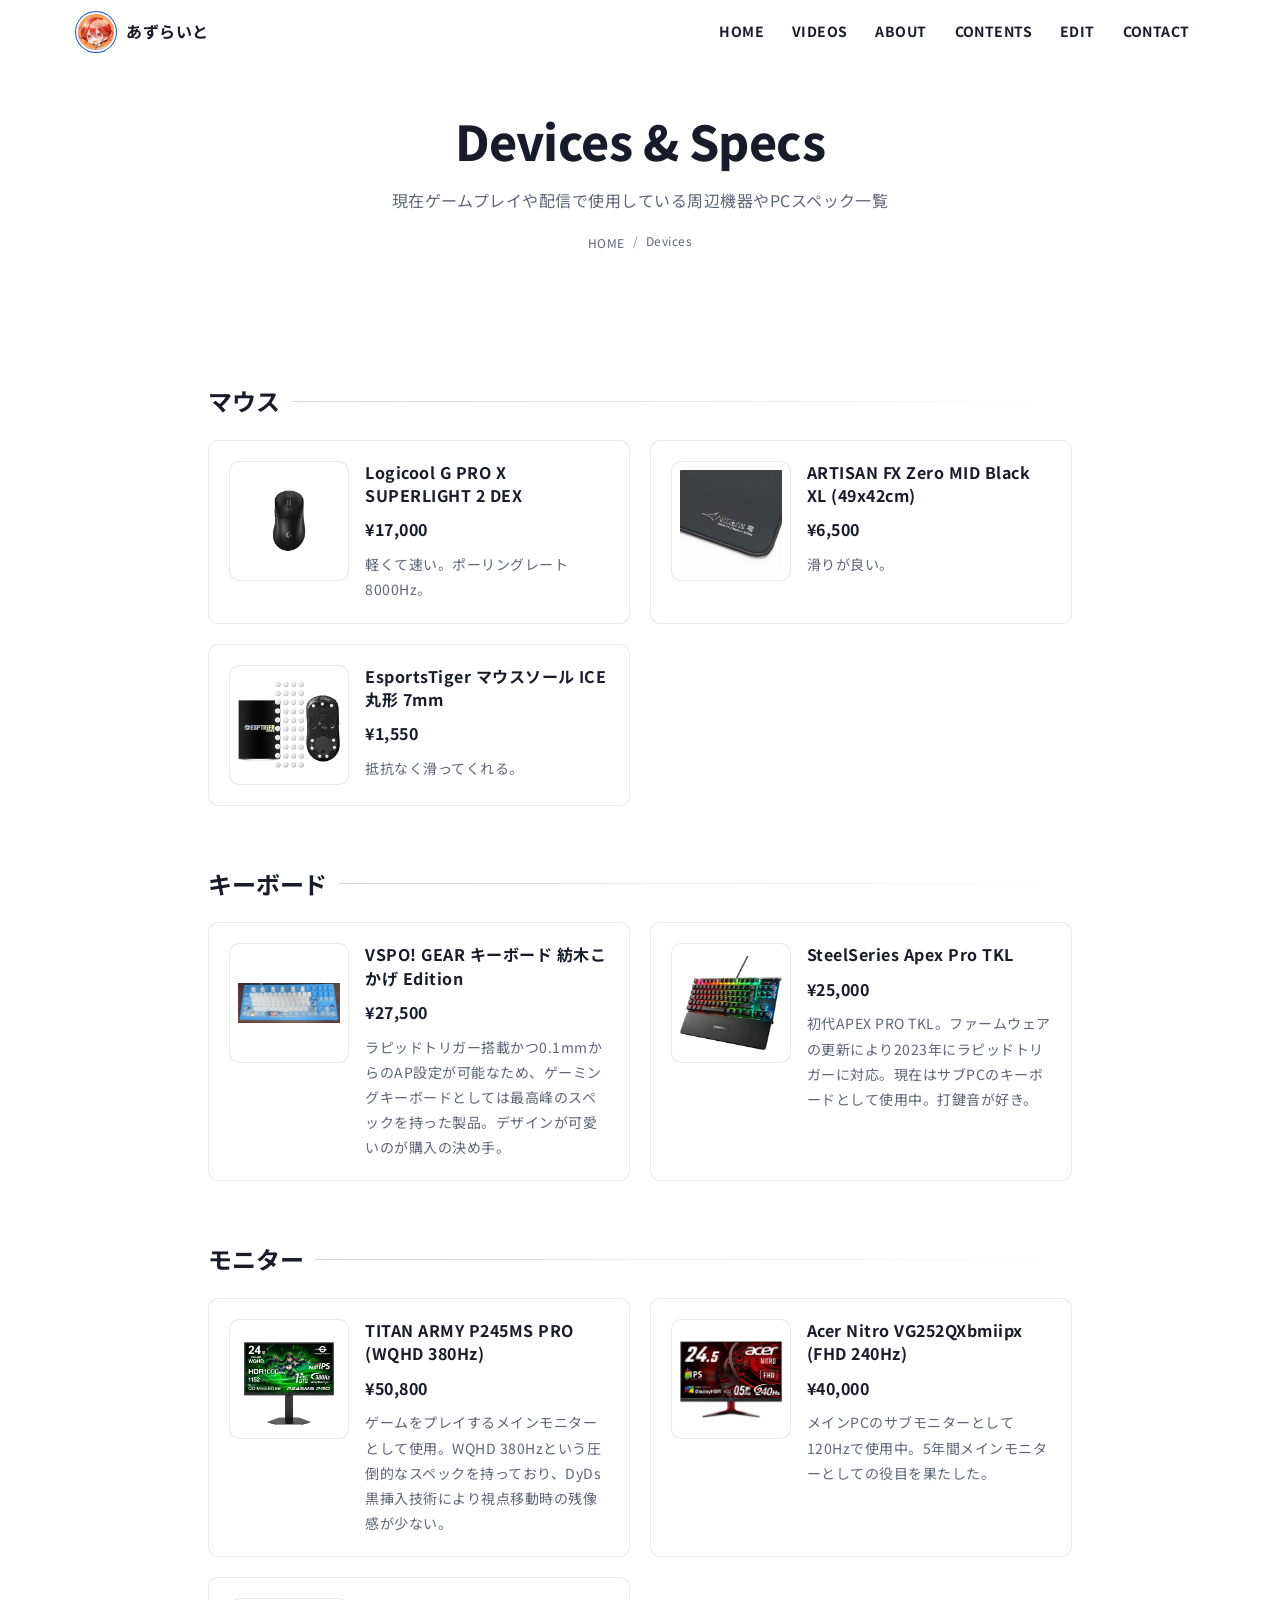
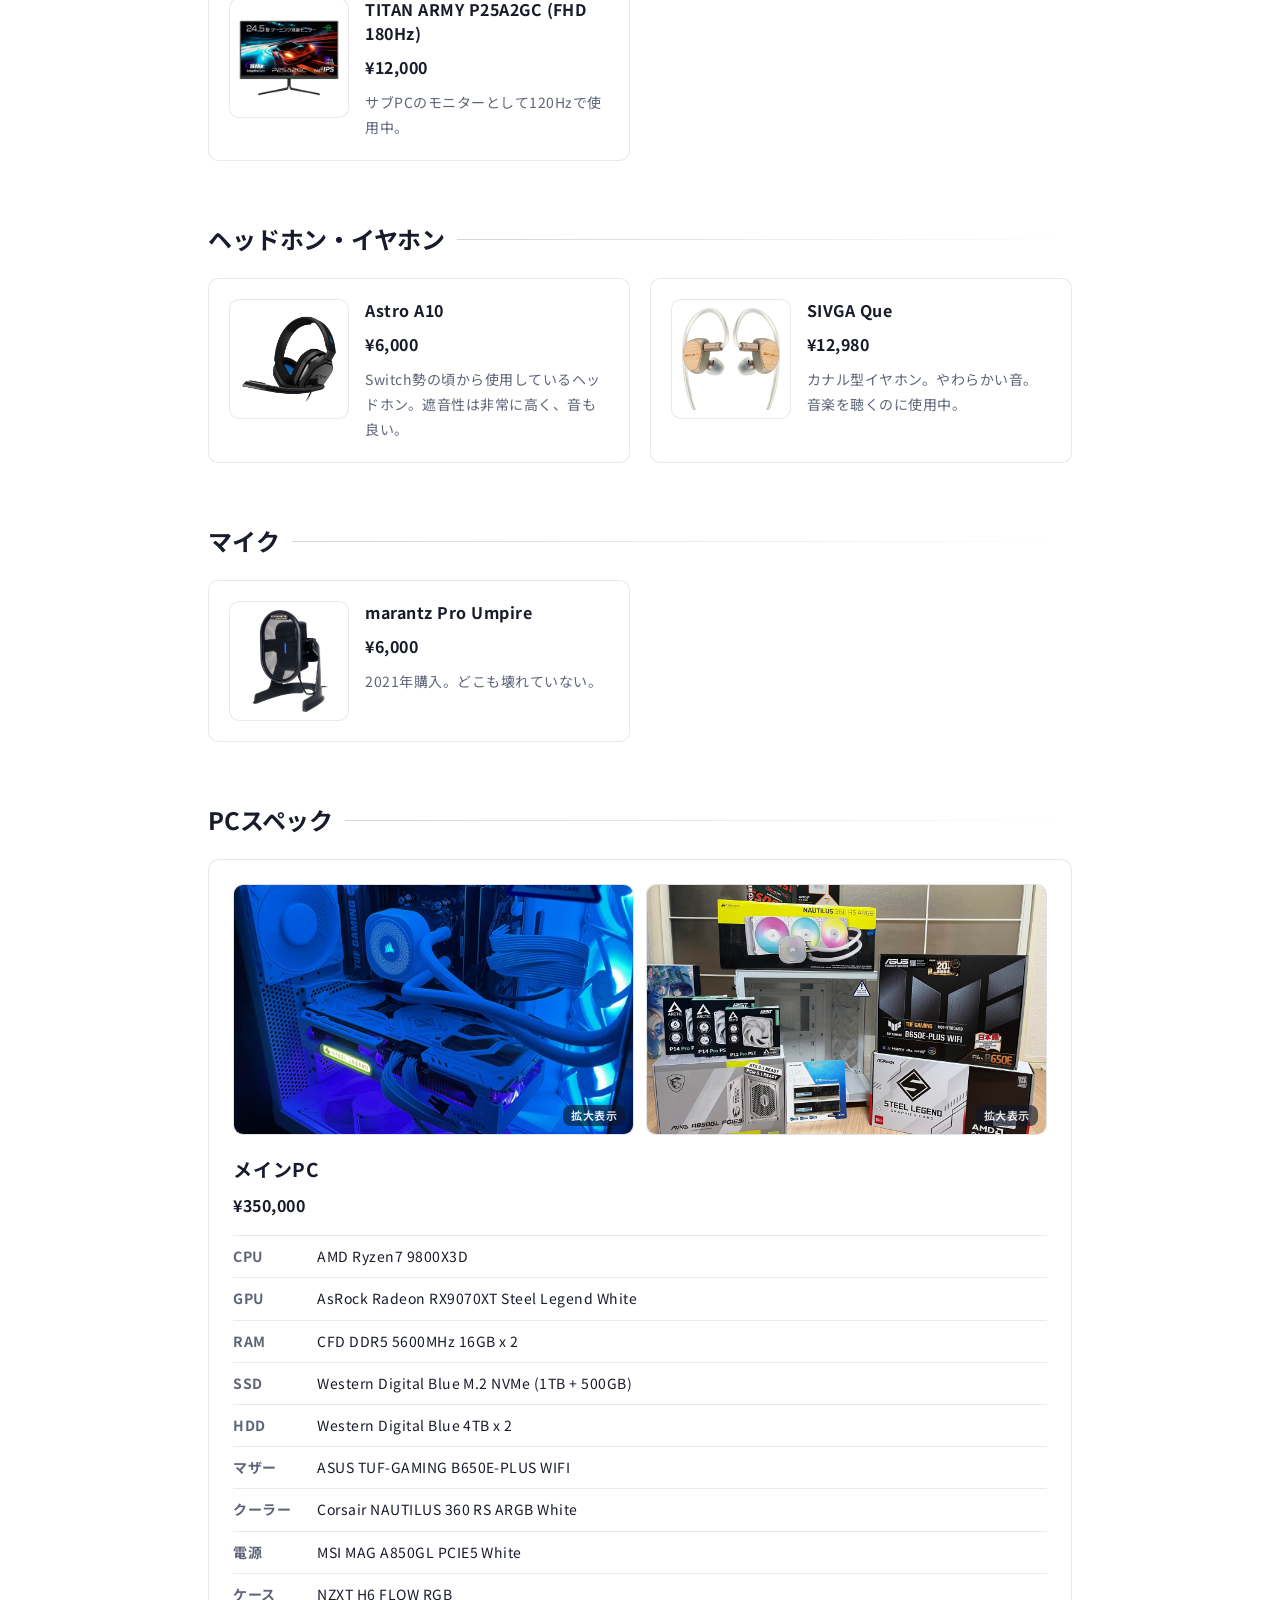
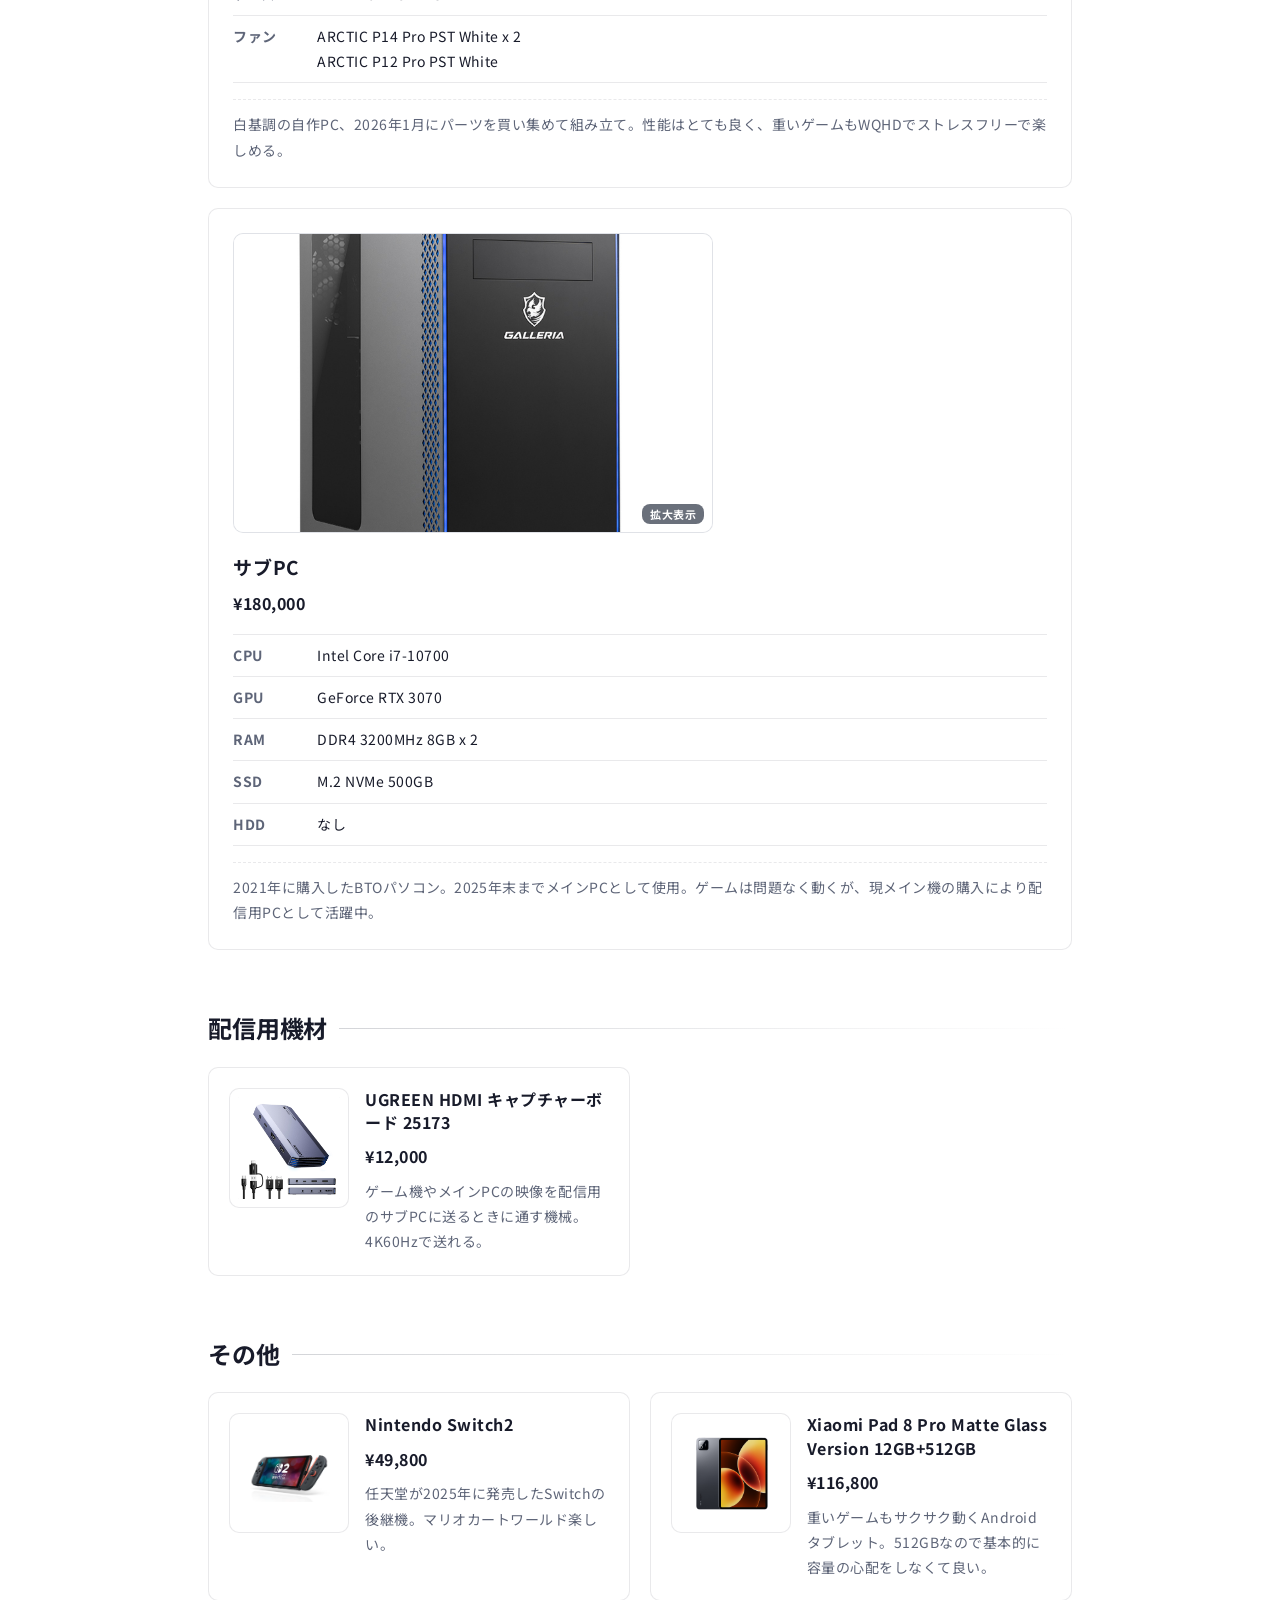
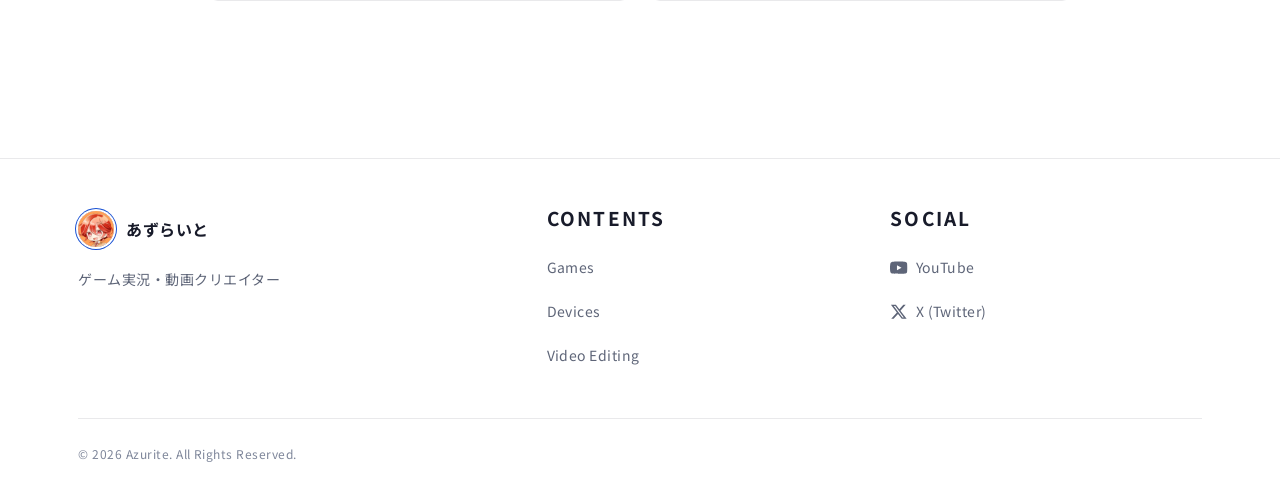
==== commit 9ffe1d29: "feat: implement responsive layout and styling with base, component, and page stylesheets" ====
--- a/devices.html
+++ b/devices.html
@@ -7,7 +7,7 @@
   <meta property="og:type" content="website">
   <meta property="og:title" content="デバイス - あずらいと / Azurite">
   <meta property="og:description" content="あずらいとが使用しているデバイスや機材の一覧">
-  <meta property="og:image" content="img/GCw48R-m_400x400.jpg">
+  <meta property="og:image" content="img/azurite-icon.jpg">
   <meta name="description" content="あずらいとが使用しているデバイスや機材の一覧">
   <title>デバイス - あずらいと / Azurite</title>
 
@@ -18,11 +18,11 @@
     rel="stylesheet">
 
   <!-- CSSアーキテクチャ -->
-  <link rel="stylesheet" href="css/ress.css">
-  <link rel="stylesheet" href="css/tokens.css">
-  <link rel="stylesheet" href="css/base.css">
-  <link rel="stylesheet" href="css/components.css">
-  <link rel="stylesheet" href="css/pages.css">
+  <link rel="stylesheet" href="css/ress.css?v=2">
+  <link rel="stylesheet" href="css/tokens.css?v=2">
+  <link rel="stylesheet" href="css/base.css?v=2">
+  <link rel="stylesheet" href="css/components.css?v=2">
+  <link rel="stylesheet" href="css/pages.css?v=2">
   <link rel="shortcut icon" href="img/favicon.ico">
 </head>
 
@@ -31,7 +31,7 @@
   <header class="site-header">
     <div class="container site-header__inner">
       <a href="index.html" class="site-logo">
-        <img src="img/GCw48R-m_400x400.jpg" alt="" class="site-logo__img" width="36" height="36" loading="lazy">
+        <img src="img/azurite-icon.jpg" alt="あずらいと アイコン" class="site-logo__img" width="36" height="36" loading="lazy">
         <span class="site-logo__text">あずらいと</span>
       </a>
       <div class="header-actions">
@@ -74,11 +74,11 @@
         <!-- Mouse -->
         <div class="group reveal">
           <h2 class="group__title">マウス</h2>
-          <div class="entry-list">
-
-            <div class="entry">
-              <div class="media-grid media-grid--photo">
-                <img src="img/pro-x-superlight-2-dex-black-gallery-1.png" alt="Logicool G PRO X SUPERLIGHT 2 DEX"
+          <div class="entry-list entry-list--2col">
+
+            <div class="entry">
+              <div class="media-grid media-grid--photo">
+                <img src="img/device-g-pro-x-superlight-2-dex.png" alt="Logicool G PRO X SUPERLIGHT 2 DEX"
                   loading="lazy">
               </div>
               <div class="entry__content">
@@ -86,48 +86,33 @@
                   <h3 class="entry__title">Logicool G PRO X SUPERLIGHT 2 DEX</h3>
                   <div class="entry__price">¥17,000</div>
                 </header>
-                <dl class="data-list">
-                  <div class="data-list__row">
-                    <dt>感想</dt>
-                    <dd>軽くて速い。ポーリングレート8000Hz。</dd>
-                  </div>
-                </dl>
-              </div>
-            </div>
-
-            <div class="entry">
-              <div class="media-grid media-grid--photo">
-                <img src="img/zr-corner.jpg" alt="ARTISAN FX Zero MID Black XL" loading="lazy">
+                <p class="entry__desc">軽くて速い。ポーリングレート8000Hz。</p>
+              </div>
+            </div>
+
+            <div class="entry">
+              <div class="media-grid media-grid--photo">
+                <img src="img/device-artisan-fx-zero.jpg" alt="ARTISAN FX Zero MID Black XL" loading="lazy">
               </div>
               <div class="entry__content">
                 <header class="entry__header">
                   <h3 class="entry__title">ARTISAN FX Zero MID Black XL (49x42cm)</h3>
                   <div class="entry__price">¥6,500</div>
                 </header>
-                <dl class="data-list">
-                  <div class="data-list__row">
-                    <dt>感想</dt>
-                    <dd>軽くて速い。右手で持ちやすい。ポーリングレート8000Hz。</dd>
-                  </div>
-                </dl>
-              </div>
-            </div>
-
-            <div class="entry">
-              <div class="media-grid media-grid--photo">
-                <img src="img\51kxoP-SRzL._AC_SX679_.jpg" alt="EsportsTiger マウスソール" loading="lazy">
+                <p class="entry__desc">滑りが良い。</p>
+              </div>
+            </div>
+
+            <div class="entry">
+              <div class="media-grid media-grid--photo">
+                <img src="img/device-esportstiger-ice.jpg" alt="EsportsTiger マウスソール ICE 丸形 7mm" loading="lazy">
               </div>
               <div class="entry__content">
                 <header class="entry__header">
                   <h3 class="entry__title">EsportsTiger マウスソール ICE 丸形 7mm</h3>
                   <div class="entry__price">¥1,550</div>
                 </header>
-                <dl class="data-list">
-                  <div class="data-list__row">
-                    <dt>感想</dt>
-                    <dd>抵抗なく滑ってくれる。</dd>
-                  </div>
-                </dl>
+                <p class="entry__desc">抵抗なく滑ってくれる。</p>
               </div>
             </div>
           </div>
@@ -136,41 +121,31 @@
         <!-- Keyboard -->
         <div class="group reveal">
           <h2 class="group__title">キーボード</h2>
-          <div class="entry-list">
-
-            <div class="entry">
-              <div class="media-grid media-grid--photo">
-                <img src="img/IMG_1393.jpg" alt="VSPO! GEAR キーボード 紡木こかげ Edition" loading="lazy">
+          <div class="entry-list entry-list--2col">
+
+            <div class="entry">
+              <div class="media-grid media-grid--photo">
+                <img src="img/device-vspo-gear-kokage.jpg" alt="VSPO! GEAR キーボード 紡木こかげ Edition" loading="lazy">
               </div>
               <div class="entry__content">
                 <header class="entry__header">
                   <h3 class="entry__title">VSPO! GEAR キーボード 紡木こかげ Edition</h3>
                   <div class="entry__price">¥27,500</div>
                 </header>
-                <dl class="data-list">
-                  <div class="data-list__row">
-                    <dt>感想</dt>
-                    <dd>ラピッドトリガー搭載かつ0.1mmからのAP設定が可能なため、ゲーミングキーボードとしては最高峰のスペックを持った製品。デザインが可愛いのが購入の決め手。</dd>
-                  </div>
-                </dl>
-              </div>
-            </div>
-
-            <div class="entry">
-              <div class="media-grid media-grid--photo">
-                <img src="img/71dEIJGJx8L._AC_SL1271_.jpg" alt="SteelSeries Apex Pro TKL" loading="lazy">
+                <p class="entry__desc">ラピッドトリガー搭載かつ0.1mmからのAP設定が可能なため、ゲーミングキーボードとしては最高峰のスペックを持った製品。デザインが可愛いのが購入の決め手。</p>
+              </div>
+            </div>
+
+            <div class="entry">
+              <div class="media-grid media-grid--photo">
+                <img src="img/device-steelseries-apex-pro-tkl.jpg" alt="SteelSeries Apex Pro TKL" loading="lazy">
               </div>
               <div class="entry__content">
                 <header class="entry__header">
                   <h3 class="entry__title">SteelSeries Apex Pro TKL</h3>
                   <div class="entry__price">¥25,000</div>
                 </header>
-                <dl class="data-list">
-                  <div class="data-list__row">
-                    <dt>感想</dt>
-                    <dd>初代APEX PRO TKL。ファームウェアの更新により2023年にラピッドトリガーに対応。現在はサブPCのキーボードとして使用中。打鍵音が好き。</dd>
-                  </div>
-                </dl>
+                <p class="entry__desc">初代APEX PRO TKL。ファームウェアの更新により2023年にラピッドトリガーに対応。現在はサブPCのキーボードとして使用中。打鍵音が好き。</p>
               </div>
             </div>
 
@@ -180,59 +155,44 @@
         <!-- Monitor -->
         <div class="group reveal">
           <h2 class="group__title">モニター</h2>
-          <div class="entry-list">
-
-            <div class="entry">
-              <div class="media-grid media-grid--photo">
-                <img src="img/P245MS-PRO-1536x1536.jpg" alt="TITAN ARMY P245MS PRO" loading="lazy">
+          <div class="entry-list entry-list--2col">
+
+            <div class="entry">
+              <div class="media-grid media-grid--photo">
+                <img src="img/device-titan-army-p245ms-pro.jpg" alt="TITAN ARMY P245MS PRO" loading="lazy">
               </div>
               <div class="entry__content">
                 <header class="entry__header">
                   <h3 class="entry__title">TITAN ARMY P245MS PRO (WQHD 380Hz)</h3>
                   <div class="entry__price">¥50,800</div>
                 </header>
-                <dl class="data-list">
-                  <div class="data-list__row">
-                    <dt>感想</dt>
-                    <dd>ゲームをプレイするメインモニターとして使用。WQHD 380Hzという圧倒的なスペックを持っており、DyDs黒挿入技術により視点移動時の残像感が少ない。</dd>
-                  </div>
-                </dl>
-              </div>
-            </div>
-
-            <div class="entry">
-              <div class="media-grid media-grid--photo">
-                <img src="img/61N9Kr0S2tL._AC_SL1000_.jpg" alt="Acer Nitro VG252QXbmiipx" loading="lazy">
+                <p class="entry__desc">ゲームをプレイするメインモニターとして使用。WQHD 380Hzという圧倒的なスペックを持っており、DyDs黒挿入技術により視点移動時の残像感が少ない。</p>
+              </div>
+            </div>
+
+            <div class="entry">
+              <div class="media-grid media-grid--photo">
+                <img src="img/device-acer-nitro-vg252qx.jpg" alt="Acer Nitro VG252QXbmiipx" loading="lazy">
               </div>
               <div class="entry__content">
                 <header class="entry__header">
                   <h3 class="entry__title">Acer Nitro VG252QXbmiipx (FHD 240Hz)</h3>
                   <div class="entry__price">¥40,000</div>
                 </header>
-                <dl class="data-list">
-                  <div class="data-list__row">
-                    <dt>感想</dt>
-                    <dd>メインPCのサブモニターとして120Hzで使用中。5年間メインモニターとしての役目を果たした。</dd>
-                  </div>
-                </dl>
-              </div>
-            </div>
-
-            <div class="entry">
-              <div class="media-grid media-grid--photo">
-                <img src="img/145996713.jpg" alt="TITAN ARMY P25A2GC" loading="lazy">
+                <p class="entry__desc">メインPCのサブモニターとして120Hzで使用中。5年間メインモニターとしての役目を果たした。</p>
+              </div>
+            </div>
+
+            <div class="entry">
+              <div class="media-grid media-grid--photo">
+                <img src="img/device-titan-army-p25a2gc.jpg" alt="TITAN ARMY P25A2GC" loading="lazy">
               </div>
               <div class="entry__content">
                 <header class="entry__header">
                   <h3 class="entry__title">TITAN ARMY P25A2GC (FHD 180Hz)</h3>
                   <div class="entry__price">¥12,000</div>
                 </header>
-                <dl class="data-list">
-                  <div class="data-list__row">
-                    <dt>感想</dt>
-                    <dd>サブPCのモニターとして120HZで使用中。</dd>
-                  </div>
-                </dl>
+                <p class="entry__desc">サブPCのモニターとして120Hzで使用中。</p>
               </div>
             </div>
 
@@ -242,41 +202,31 @@
         <!-- Headset -->
         <div class="group reveal">
           <h2 class="group__title">ヘッドホン・イヤホン</h2>
-          <div class="entry-list">
-
-            <div class="entry">
-              <div class="media-grid media-grid--photo">
-                <img src="img/ASTRO-A10-Blue.jpg" alt="Astro A10" loading="lazy">
+          <div class="entry-list entry-list--2col">
+
+            <div class="entry">
+              <div class="media-grid media-grid--photo">
+                <img src="img/device-astro-a10.jpg" alt="Astro A10" loading="lazy">
               </div>
               <div class="entry__content">
                 <header class="entry__header">
                   <h3 class="entry__title">Astro A10</h3>
                   <div class="entry__price">¥6,000</div>
                 </header>
-                <dl class="data-list">
-                  <div class="data-list__row">
-                    <dt>感想</dt>
-                    <dd>Switch勢の頃から使用しているヘッドホン。遮音性は非常に高く、音も良い。</dd>
-                  </div>
-                </dl>
-              </div>
-            </div>
-
-            <div class="entry">
-              <div class="media-grid media-grid--photo">
-                <img src="img/71HhzCo57zL._AC_SL1500_.jpg" alt="SIVGA Que" loading="lazy">
+                <p class="entry__desc">Switch勢の頃から使用しているヘッドホン。遮音性は非常に高く、音も良い。</p>
+              </div>
+            </div>
+
+            <div class="entry">
+              <div class="media-grid media-grid--photo">
+                <img src="img/device-sivga-que.jpg" alt="SIVGA Que" loading="lazy">
               </div>
               <div class="entry__content">
                 <header class="entry__header">
                   <h3 class="entry__title">SIVGA Que</h3>
                   <div class="entry__price">¥12,980</div>
                 </header>
-                <dl class="data-list">
-                  <div class="data-list__row">
-                    <dt>感想</dt>
-                    <dd>カナル型イヤホン。やわらかい音。音楽を聴くのに使用中。</dd>
-                  </div>
-                </dl>
+                <p class="entry__desc">カナル型イヤホン。やわらかい音。音楽を聴くのに使用中。</p>
               </div>
             </div>
 
@@ -286,22 +236,17 @@
         <!-- Mic -->
         <div class="group reveal">
           <h2 class="group__title">マイク</h2>
-          <div class="entry-list">
-            <div class="entry">
-              <div class="media-grid media-grid--photo">
-                <img src="img/OIP.webp" alt="marantz Pro Unpire" loading="lazy">
-              </div>
-              <div class="entry__content">
-                <header class="entry__header">
-                  <h3 class="entry__title">marantz Pro Unpire</h3>
+          <div class="entry-list entry-list--2col">
+            <div class="entry">
+              <div class="media-grid media-grid--photo">
+                <img src="img/device-marantz-pro-umpire.webp" alt="marantz Pro Umpire" loading="lazy">
+              </div>
+              <div class="entry__content">
+                <header class="entry__header">
+                  <h3 class="entry__title">marantz Pro Umpire</h3>
                   <div class="entry__price">¥6,000</div>
                 </header>
-                <dl class="data-list">
-                  <div class="data-list__row">
-                    <dt>感想</dt>
-                    <dd>2021年購入。どこも壊れていない。</dd>
-                  </div>
-                </dl>
+                <p class="entry__desc">2021年購入。どこも壊れていない。</p>
               </div>
             </div>
           </div>
@@ -313,9 +258,13 @@
           <div class="entry-list">
 
             <div class="entry entry--stacked">
-              <div class="media-grid media-grid--photo">
-                <img src="img/IMG_9173.jpg" alt="メインPC 外観" loading="lazy">
-                <img src="img/IMG_9088.jpg" alt="パーツ一覧" loading="lazy">
+              <div class="media-grid media-grid--pc">
+                <div class="media-grid__zoom" data-lightbox="img/pc-main-exterior.jpg" data-caption="メインPC 外観">
+                  <img src="img/pc-main-exterior.jpg" alt="メインPC 外観" loading="lazy">
+                </div>
+                <div class="media-grid__zoom" data-lightbox="img/pc-main-parts.jpg" data-caption="メインPC パーツ一覧">
+                  <img src="img/pc-main-parts.jpg" alt="メインPC パーツ一覧" loading="lazy">
+                </div>
               </div>
               <div class="entry__content">
                 <header class="entry__header">
@@ -353,7 +302,7 @@
                   </div>
                   <div class="data-list__row">
                     <dt>電源</dt>
-                    <dd>msi MAG A850GL PCIE5 White</dd>
+                    <dd>MSI MAG A850GL PCIE5 White</dd>
                   </div>
                   <div class="data-list__row">
                     <dt>ケース</dt>
@@ -363,20 +312,18 @@
                     <dt>ファン</dt>
                     <dd>ARCTIC P14 Pro PST White x 2<br>ARCTIC P12 Pro PST White</dd>
                   </div>
-                  <div class="data-list__row"
-                    style="margin-top: 16px; border-top: 1px dashed var(--color-border); padding-top: 12px;">
-                    <dt>感想</dt>
-                    <dd>
-                      白基調の自作PC、2026年1月にパーツを買い集めて組み立て。性能はとても良く、重いゲームもWQHDでストレスフリーで楽しめる。
-                    </dd>
-                  </div>
                 </dl>
+                <p class="entry__desc entry__desc--note">
+                  白基調の自作PC、2026年1月にパーツを買い集めて組み立て。性能はとても良く、重いゲームもWQHDでストレスフリーで楽しめる。
+                </p>
               </div>
             </div>
 
             <div class="entry entry--stacked">
-              <div class="media-grid media-grid--photo">
-                <img src="img/001.jpg" alt="サブPC" loading="lazy">
+              <div class="media-grid media-grid--pc media-grid--pc-single">
+                <div class="media-grid__zoom" data-lightbox="img/pc-sub.jpg" data-caption="サブPC">
+                  <img src="img/pc-sub.jpg" alt="サブPC" loading="lazy">
+                </div>
               </div>
               <div class="entry__content">
                 <header class="entry__header">
@@ -404,12 +351,8 @@
                     <dt>HDD</dt>
                     <dd>なし</dd>
                   </div>
-                  <div class="data-list__row"
-                    style="margin-top: 16px; border-top: 1px dashed var(--color-border); padding-top: 12px;">
-                    <dt>感想</dt>
-                    <dd>2021年に購入したBTOパソコン。2025年末までメインPCとして使用。ゲームは問題なく動くが、現メイン機の購入により配信用PCとして活躍中。</dd>
-                  </div>
                 </dl>
+                <p class="entry__desc entry__desc--note">2021年に購入したBTOパソコン。2025年末までメインPCとして使用。ゲームは問題なく動くが、現メイン機の購入により配信用PCとして活躍中。</p>
               </div>
             </div>
 
@@ -419,22 +362,17 @@
         <!-- kizai -->
         <div class="group reveal">
           <h2 class="group__title">配信用機材</h2>
-          <div class="entry-list">
-            <div class="entry">
-              <div class="media-grid media-grid--photo">
-                <img src="img/713wErrfRbL.jpg" alt="UGREEN HDMI キャプチャーボード" loading="lazy">
+          <div class="entry-list entry-list--2col">
+            <div class="entry">
+              <div class="media-grid media-grid--photo">
+                <img src="img/device-ugreen-capture-board.jpg" alt="UGREEN HDMI キャプチャーボード 25173" loading="lazy">
               </div>
               <div class="entry__content">
                 <header class="entry__header">
                   <h3 class="entry__title">UGREEN HDMI キャプチャーボード 25173</h3>
                   <div class="entry__price">¥12,000</div>
                 </header>
-                <dl class="data-list">
-                  <div class="data-list__row">
-                    <dt>感想</dt>
-                    <dd>ゲーム機やメインPCの映像を配信用のサブPCに送るときに通す機械。4K60Hzで送れる。</dd>
-                  </div>
-                </dl>
+                <p class="entry__desc">ゲーム機やメインPCの映像を配信用のサブPCに送るときに通す機械。4K60Hzで送れる。</p>
               </div>
             </div>
           </div>
@@ -443,40 +381,30 @@
         <!-- sonota -->
         <div class="group reveal">
           <h2 class="group__title">その他</h2>
-          <div class="entry-list">
-            <div class="entry">
-              <div class="media-grid media-grid--photo">
-                <img src="img/jszwozzqvy1pkmbqxhht.avif" alt="Nintendo Switch2" loading="lazy">
+          <div class="entry-list entry-list--2col">
+            <div class="entry">
+              <div class="media-grid media-grid--photo">
+                <img src="img/device-nintendo-switch-2.avif" alt="Nintendo Switch2" loading="lazy">
               </div>
               <div class="entry__content">
                 <header class="entry__header">
                   <h3 class="entry__title">Nintendo Switch2</h3>
                   <div class="entry__price">¥49,800</div>
                 </header>
-                <dl class="data-list">
-                  <div class="data-list__row">
-                    <dt>感想</dt>
-                    <dd>任天堂が2025年に発売したSwitchの後継機。マリオカートワールド楽しい。</dd>
-                  </div>
-                </dl>
-              </div>
-            </div>
-
-            <div class="entry">
-              <div class="media-grid media-grid--photo">
-                <img src="img\K0001771808.jpg" alt="Xiaomi Pad 8 Pro" loading="lazy">
+                <p class="entry__desc">任天堂が2025年に発売したSwitchの後継機。マリオカートワールド楽しい。</p>
+              </div>
+            </div>
+
+            <div class="entry">
+              <div class="media-grid media-grid--photo">
+                <img src="img/device-xiaomi-pad-8-pro.jpg" alt="Xiaomi Pad 8 Pro Matte Glass Version" loading="lazy">
               </div>
               <div class="entry__content">
                 <header class="entry__header">
                   <h3 class="entry__title">Xiaomi Pad 8 Pro Matte Glass Version 12GB+512GB</h3>
                   <div class="entry__price">¥116,800</div>
                 </header>
-                <dl class="data-list">
-                  <div class="data-list__row">
-                    <dt>感想</dt>
-                    <dd>重いゲームもサクサク動くAndroidタブレット。512GBなので基本的に容量の心配をしなくて良い。</dd>
-                  </div>
-                </dl>
+                <p class="entry__desc">重いゲームもサクサク動くAndroidタブレット。512GBなので基本的に容量の心配をしなくて良い。</p>
               </div>
             </div>
           </div>
@@ -492,10 +420,10 @@
       <div class="site-footer__grid">
         <div>
           <a href="index.html" class="site-logo">
-            <img src="img/GCw48R-m_400x400.jpg" alt="" class="site-logo__img" width="32" height="32" loading="lazy">
+            <img src="img/azurite-icon.jpg" alt="あずらいと アイコン" class="site-logo__img" width="32" height="32" loading="lazy">
             <span class="site-logo__text">あずらいと</span>
           </a>
-          <p class="site-footer__desc">ゲーム・動画エディター</p>
+          <p class="site-footer__desc">ゲーム実況・動画クリエイター</p>
         </div>
         <div>
           <h3 class="site-footer__heading">Contents</h3>
@@ -530,7 +458,7 @@
     </svg>
   </button>
 
-  <script src="js/script.js"></script>
+  <script src="js/script.js?v=2"></script>
 </body>
 
 </html>
--- a/css/tokens.css
+++ b/css/tokens.css
@@ -50,19 +50,16 @@
   /* ブランド固有色 */
   --brand-youtube: hsl(0 100% 50%);
   --brand-x:       hsl(0 0% 100%);
-  --brand-twitch:  hsl(264 100% 64%);
-  --brand-tiktok:  hsl(176 100% 44%);
-  --brand-insta:   hsl(330 80% 58%);
-  --brand-booth:   hsl(352 90% 60%);
 
   /* ---------- Color: Semantic (Light theme = default) ---------- */
-  --color-bg:            var(--ink-50);
+  --color-bg:            #ffffff;
+  --color-bg-alt:        var(--ink-50);
   --color-bg-elevated:   var(--ink-0);
-  --color-surface:       hsl(0 0% 100% / 0.82);
+  --color-surface:       var(--ink-0);
   --color-surface-solid: var(--ink-0);
-  --color-surface-hover: hsl(0 0% 100% / 1);
-  --color-border:        hsl(224 30% 40% / 0.14);
-  --color-border-strong: hsl(220 70% 50% / 0.3);
+  --color-surface-hover: var(--ink-50);
+  --color-border:        hsl(224 25% 20% / 0.1);
+  --color-border-strong: hsl(224 25% 20% / 0.2);
 
   --color-text:          var(--ink-800);
   --color-text-muted:    var(--ink-500);
@@ -71,29 +68,25 @@
 
   --color-primary:       var(--azure-600);
   --color-primary-hover: var(--azure-700);
-  --color-primary-soft:  hsl(222 80% 46% / 0.1);
+  --color-primary-soft:  hsl(222 80% 46% / 0.08);
   --color-on-primary:    var(--ink-0);
   --color-accent:        var(--ember-500);
   --color-accent-hover:  var(--ember-400);
-  --color-accent-soft:   hsl(18 92% 55% / 0.12);
+  --color-accent-soft:   hsl(18 92% 55% / 0.1);
   --color-highlight:     var(--azure-500);
 
-  --color-success: hsl(152 64% 50%);
-  --color-danger:  hsl(356 85% 62%);
-  --color-live:    hsl(356 90% 58%);
+  --color-success: hsl(152 64% 42%);
+  --color-danger:  hsl(356 80% 56%);
+  --color-live:    hsl(356 85% 54%);
 
-  --gradient-brand:  linear-gradient(120deg, var(--azure-500) 0%, var(--cyan-400) 100%);
-  --gradient-accent: linear-gradient(120deg, var(--ember-500) 0%, var(--ember-300) 100%);
-  --gradient-text: linear-gradient(100deg, var(--ink-800) 10%, var(--azure-600) 60%, var(--azure-400) 100%);
-  --gradient-hero:
-    radial-gradient(60% 60% at 15% 10%, hsl(214 95% 65% / 0.28) 0%, transparent 70%),
-    radial-gradient(50% 50% at 90% 20%, hsl(190 95% 55% / 0.2) 0%, transparent 70%),
-    radial-gradient(45% 55% at 70% 100%, hsl(24 98% 62% / 0.16) 0%, transparent 70%);
-  --grid-line: hsl(222 60% 40% / 0.06);
+  --gradient-brand:  linear-gradient(135deg, var(--azure-600) 0%, var(--azure-500) 100%);
+  --gradient-accent: linear-gradient(135deg, var(--ember-500) 0%, var(--ember-400) 100%);
+  --gradient-text:   linear-gradient(100deg, var(--ink-800) 10%, var(--azure-600) 100%);
+  --grid-line:       hsl(222 40% 40% / 0.04);
 
   /* ---------- Typography ---------- */
   --font-sans: "Noto Sans JP", "Hiragino Kaku Gothic ProN", "Hiragino Sans", Meiryo, system-ui, sans-serif;
-  --font-display: "Outfit", "Noto Sans JP", system-ui, sans-serif;
+  --font-display: "Inter", "Noto Sans JP", system-ui, sans-serif;
   --font-mono: ui-monospace, "SFMono-Regular", Consolas, monospace;
 
   /* 流体タイポグラフィ（375px → 1280px の間でなめらかに変化） */
@@ -139,35 +132,35 @@
 
   /* ---------- Layout ---------- */
   --container-max: 1200px;
-  --container-narrow: 1200px;
+  --container-narrow: 940px;
   --header-h: 64px;
   --tap-min: 44px;           /* タップ領域の最小サイズ（WCAG 2.5.5） */
 
   /* ---------- Radius ---------- */
-  --radius-xs: 6px;
-  --radius-sm: 10px;
-  --radius-md: 14px;
-  --radius-lg: 20px;
-  --radius-xl: 28px;
+  --radius-xs: 4px;
+  --radius-sm: 8px;
+  --radius-md: 10px;
+  --radius-lg: 12px;
+  --radius-xl: 16px;
   --radius-pill: 999px;
 
   /* ---------- Shadow / Glow ---------- */
-  --shadow-sm: 0 1px 2px hsl(225 40% 20% / 0.06);
-  --shadow-md: 0 8px 24px -10px hsl(225 40% 20% / 0.18);
-  --shadow-lg: 0 24px 48px -18px hsl(225 40% 20% / 0.25);
-  --shadow-glow: 0 0 0 1px hsl(222 80% 46% / 0.25), 0 12px 32px -14px hsl(222 80% 46% / 0.4);
-  --shadow-glow-accent: 0 12px 32px -10px hsl(24 98% 55% / 0.6);
+  --shadow-sm: 0 1px 3px hsl(225 30% 15% / 0.05);
+  --shadow-md: 0 6px 16px -6px hsl(225 30% 15% / 0.1);
+  --shadow-lg: 0 14px 28px -10px hsl(225 30% 15% / 0.14);
+  --shadow-glow: 0 4px 14px -4px hsl(222 80% 46% / 0.28);
+  --shadow-glow-accent: 0 4px 14px -4px hsl(24 98% 55% / 0.35);
   --focus-ring: 0 0 0 3px var(--color-bg), 0 0 0 5px var(--color-highlight);
 
   /* ---------- Effects ---------- */
-  --blur-glass: saturate(160%) blur(16px);
+  --blur-glass: saturate(140%) blur(12px);
 
   /* ---------- Motion ---------- */
   --ease-out: cubic-bezier(0.22, 1, 0.36, 1);
   --ease-in-out: cubic-bezier(0.65, 0, 0.35, 1);
-  --dur-fast: 150ms;
-  --dur-base: 250ms;
-  --dur-slow: 500ms;
+  --dur-fast: 140ms;
+  --dur-base: 200ms;
+  --dur-slow: 320ms;
 
   /* ---------- Z-index ---------- */
   --z-base: 1;
--- a/css/base.css
+++ b/css/base.css
@@ -31,9 +31,6 @@
   letter-spacing: var(--ls-base);
   color: var(--color-text);
   background-color: var(--color-bg);
-  background-image: var(--gradient-hero);
-  background-attachment: fixed;
-  background-repeat: no-repeat;
   -webkit-font-smoothing: antialiased;
   -moz-osx-font-smoothing: grayscale;
   text-rendering: optimizeLegibility;
@@ -129,24 +126,6 @@
   border: 0;
 }
 
-.skip-link {
-  position: absolute;
-  top: var(--space-2);
-  left: var(--space-2);
-  z-index: var(--z-toast);
-  padding: var(--space-2) var(--space-4);
-  border-radius: var(--radius-sm);
-  background: var(--color-primary);
-  color: var(--color-on-primary);
-  transform: translateY(-200%);
-  transition: transform var(--dur-fast) var(--ease-out);
-}
-
-.skip-link:focus {
-  transform: translateY(0);
-  color: var(--color-on-primary);
-}
-
 .text-gradient {
   background: var(--gradient-text);
   -webkit-background-clip: text;
@@ -187,7 +166,8 @@
 }
 
 .section--alt {
-  background: linear-gradient(180deg, transparent, var(--color-bg-elevated) 12%, var(--color-bg-elevated) 88%, transparent);
+  background-color: var(--color-bg-alt);
+  border-block: 1px solid var(--color-border);
 }
 
 .section-head {
@@ -202,28 +182,17 @@
 }
 
 .eyebrow {
-  display: inline-flex;
-  align-items: center;
-  gap: var(--space-2);
-  margin-bottom: var(--space-3);
+  display: block;
+  margin-bottom: var(--space-1);
   font-family: var(--font-display);
   font-size: var(--fs-xs);
   font-weight: var(--fw-bold);
-  letter-spacing: var(--ls-wide);
-  text-transform: uppercase;
-  color: var(--color-primary);
-}
-
-.eyebrow::before {
-  content: "";
-  width: 24px;
-  height: 2px;
-  border-radius: var(--radius-pill);
-  background: var(--gradient-brand);
+  letter-spacing: 0.08em;
+  color: var(--color-text-muted);
 }
 
 .section-title {
-  font-size: var(--fs-3xl);
+  font-size: var(--fs-2xl);
   font-weight: var(--fw-black);
 }
 
@@ -330,10 +299,6 @@
   background: var(--color-primary-soft);
   border-color: var(--color-border);
 }
-
-.theme-toggle .icon-sun { display: none; }
-:root[data-theme="light"] .theme-toggle .icon-sun { display: block; }
-:root[data-theme="light"] .theme-toggle .icon-moon { display: none; }
 
 /* --- Navigation（Mobile / Tablet: ドロワー） --- */
 .nav-toggle .icon-close { display: none; }
@@ -485,7 +450,7 @@
   flex-wrap: wrap;
   justify-content: center;
   gap: var(--space-2);
-  margin: 0 0 var(--space-4);
+  margin: var(--space-4) 0 0;
   padding: 0;
   list-style: none;
   font-size: var(--fs-xs);
@@ -606,7 +571,7 @@
 /* ---------- Reveal on scroll ---------- */
 .js .reveal {
   opacity: 0;
-  transform: translateY(16px);
+  transform: translateY(6px);
   transition: opacity var(--dur-slow) var(--ease-out), transform var(--dur-slow) var(--ease-out);
 }
 
--- a/css/components.css
+++ b/css/components.css
@@ -2,9 +2,8 @@
    Components — 全ページ共通の UI 部品
    依存: tokens.css / base.css
    --------------------------------------------------------------------------
-   Button / Badge / Chip / Card / Video card / Embed / Modal / Tabs / Stat
+   Button / Badge / Card / Video card / Embed / Modal / Tabs / Stat
    Data list / Entry / Media grid / Title card / Timeline / Schedule
-   Link tile / Accordion / Callout / TOC / Form / Toast
    ========================================================================== */
 
 /* ---------- Button ---------- */
@@ -38,9 +37,9 @@
 
 .btn:hover {
   color: var(--btn-fg);
-  transform: translateY(-2px);
+  transform: translateY(-1px);
   border-color: var(--color-primary);
-  box-shadow: var(--shadow-md);
+  box-shadow: var(--shadow-sm);
 }
 
 .btn:active {
@@ -54,23 +53,25 @@
 }
 
 .btn--primary {
-  --btn-bg: var(--gradient-brand);
+  --btn-bg: var(--color-primary);
   --btn-fg: var(--color-on-primary);
-  background: var(--gradient-brand);
+  background: var(--color-primary);
 }
 
 .btn--primary:hover {
-  box-shadow: var(--shadow-glow);
+  background: var(--color-primary-hover);
+  box-shadow: var(--shadow-md);
 }
 
 .btn--accent {
-  --btn-fg: var(--ink-900);
+  --btn-fg: #fff;
   --btn-border: transparent;
-  background: var(--gradient-accent);
+  background: var(--color-accent);
 }
 
 .btn--accent:hover {
-  box-shadow: var(--shadow-glow-accent);
+  background: var(--color-accent-hover);
+  box-shadow: var(--shadow-md);
   border-color: transparent;
 }
 
@@ -81,48 +82,31 @@
 }
 
 .btn--youtube:hover {
-  box-shadow: 0 12px 30px -10px hsl(0 100% 50% / 0.6);
+  background: hsl(0 100% 44%);
+  box-shadow: var(--shadow-md);
   border-color: transparent;
 }
 
 .btn--forms {
-  --btn-bg: linear-gradient(135deg, #7b1fa2 0%, #673ab7 100%);
+  --btn-bg: #673ab7;
   --btn-fg: #fff;
   --btn-border: transparent;
   background: var(--btn-bg);
 }
 
 .btn--forms:hover {
-  box-shadow: 0 12px 30px -10px rgba(103, 58, 183, 0.6);
+  background: #5830a0;
+  box-shadow: var(--shadow-md);
   border-color: transparent;
 }
 
 .btn--ghost {
-  --btn-bg: transparent;
+  --btn-bg: var(--color-surface-solid);
   box-shadow: inset 0 0 0 1px var(--color-border-strong);
 }
 
-/* ボタン上を光が流れるマイクロアニメーション */
-.btn--primary::after,
-.btn--accent::after,
-.btn--youtube::after,
-.btn--forms::after {
-  content: "";
-  position: absolute;
-  inset: 0;
-  z-index: 1;
-  pointer-events: none;
-  border-radius: inherit;
-  background: linear-gradient(110deg, transparent 30%, hsl(0 0% 100% / 0.28) 50%, transparent 70%);
-  transform: translateX(-120%);
-  transition: transform var(--dur-slow) var(--ease-out);
-}
-
-.btn--primary:hover::after,
-.btn--accent:hover::after,
-.btn--youtube:hover::after,
-.btn--forms:hover::after {
-  transform: translateX(120%);
+.btn--ghost:hover {
+  background: var(--color-surface-hover);
 }
 
 
@@ -211,42 +195,6 @@
   }
 }
 
-/* ---------- Chip（ハッシュタグ・コピー可能） ---------- */
-.chip {
-  display: inline-flex;
-  align-items: center;
-  gap: var(--space-2);
-  min-height: var(--tap-min);
-  padding: var(--space-2) var(--space-4);
-  border: 1px solid var(--color-border-strong);
-  border-radius: var(--radius-pill);
-  background: var(--color-surface);
-  color: var(--color-text);
-  font-family: var(--font-sans);
-  font-size: var(--fs-sm);
-  font-weight: var(--fw-bold);
-  cursor: pointer;
-  transition: background-color var(--dur-fast), border-color var(--dur-fast), transform var(--dur-fast) var(--ease-out);
-}
-
-.chip:hover {
-  border-color: var(--color-primary);
-  background: var(--color-primary-soft);
-  transform: translateY(-1px);
-}
-
-.chip__label {
-  font-size: var(--fs-2xs);
-  font-weight: var(--fw-regular);
-  color: var(--color-text-muted);
-}
-
-.chip .icon {
-  width: 1em;
-  height: 1em;
-  color: var(--color-text-muted);
-}
-
 /* ---------- Card ---------- */
 .card {
   position: relative;
@@ -254,11 +202,8 @@
   flex-direction: column;
   min-width: 0;
   border: 1px solid var(--color-border);
-  border-radius: var(--radius-lg);
-  background: var(--color-surface);
-  -webkit-backdrop-filter: var(--blur-glass);
-  backdrop-filter: var(--blur-glass);
-  box-shadow: var(--shadow-sm);
+  border-radius: var(--radius-md);
+  background: var(--color-surface-solid);
   overflow: hidden;
   color: var(--color-text);
   transition: transform var(--dur-base) var(--ease-out), box-shadow var(--dur-base) var(--ease-out), border-color var(--dur-base);
@@ -267,16 +212,16 @@
 .card--link:hover,
 .card--interactive:hover {
   color: var(--color-text);
-  transform: translateY(-4px);
+  transform: translateY(-2px);
   border-color: var(--color-border-strong);
-  box-shadow: var(--shadow-lg);
+  box-shadow: var(--shadow-md);
 }
 
 .card__media {
   position: relative;
   aspect-ratio: 16 / 9;
   overflow: hidden;
-  background: var(--color-bg-elevated);
+  background: var(--color-bg-alt);
 }
 
 .card__media img {
@@ -288,7 +233,7 @@
 
 .card--link:hover .card__media img,
 .card--interactive:hover .card__media img {
-  transform: scale(1.05);
+  transform: scale(1.02);
 }
 
 .card__body {
@@ -323,22 +268,21 @@
 
 .card__arrow {
   position: absolute;
-  top: var(--space-4);
-  right: var(--space-4);
+  top: var(--space-3);
+  right: var(--space-3);
   display: grid;
   place-items: center;
-  width: 36px;
-  height: 36px;
+  width: 32px;
+  height: 32px;
   border-radius: 50%;
-  background: color-mix(in srgb, var(--color-bg) 70%, transparent);
+  background: hsl(0 0% 100% / 0.9);
   color: var(--color-text);
-  -webkit-backdrop-filter: var(--blur-glass);
-  backdrop-filter: var(--blur-glass);
-  transition: transform var(--dur-base) var(--ease-out), background-color var(--dur-fast);
+  box-shadow: var(--shadow-sm);
+  transition: transform var(--dur-fast) var(--ease-out), background-color var(--dur-fast), color var(--dur-fast);
 }
 
 .card--link:hover .card__arrow {
-  transform: rotate(-45deg);
+  transform: translateX(2px);
   background: var(--color-primary);
   color: var(--color-on-primary);
 }
@@ -533,26 +477,28 @@
   flex-shrink: 0;
   min-height: var(--tap-min);
   padding: 0 var(--space-5);
-  border: 0;
-  border-radius: var(--radius-pill);
-  background: var(--color-surface);
+  border: 1px solid var(--color-border);
+  border-radius: var(--radius-sm);
+  background: var(--color-surface-solid);
   color: var(--color-text-muted);
   font-family: var(--font-sans);
   font-size: var(--fs-sm);
   font-weight: var(--fw-bold);
   white-space: nowrap;
   cursor: pointer;
-  transition: all var(--dur-fast);
+  transition: background-color var(--dur-fast), color var(--dur-fast), border-color var(--dur-fast);
 }
 
 .tabs__tab:hover {
   color: var(--color-text);
+  border-color: var(--color-border-strong);
+  background: var(--color-surface-hover);
 }
 
 .tabs__tab[aria-selected="true"] {
-  background: var(--gradient-brand);
+  border-color: var(--color-primary);
+  background: var(--color-primary);
   color: var(--color-on-primary);
-  box-shadow: var(--shadow-glow);
 }
 
 .tabs__count {
@@ -567,6 +513,15 @@
 
 .tabs__panel {
   animation: fade-in var(--dur-base) var(--ease-out);
+}
+
+.card.is-hidden {
+  display: none;
+}
+
+.load-more-wrap {
+  margin-top: var(--space-8);
+  text-align: center;
 }
 
 @keyframes fade-in {
@@ -589,11 +544,11 @@
   color: var(--color-text-muted);
 }
 
-/* ---------- Stat（登録者数などのバッジ） ---------- */
+/* ---------- Stat（登録者数などの実績表示） ---------- */
 .stat-list {
-  display: grid;
-  gap: var(--space-3);
-  grid-template-columns: repeat(auto-fit, minmax(min(100%, 140px), 1fr));
+  display: flex;
+  flex-wrap: wrap;
+  gap: var(--space-6) var(--space-10);
   margin: 0;
   padding: 0;
 }
@@ -602,21 +557,17 @@
   display: flex;
   flex-direction: column;
   gap: 2px;
-  padding: var(--space-4) var(--space-5);
-  border: 1px solid var(--color-border);
-  border-radius: var(--radius-md);
-  background: var(--color-surface);
-  -webkit-backdrop-filter: var(--blur-glass);
-  backdrop-filter: var(--blur-glass);
+  padding-left: var(--space-4);
+  border-left: 3px solid var(--color-primary);
+  text-align: left;
 }
 
 .stat__label {
   display: flex;
   align-items: center;
   gap: var(--space-2);
-  font-size: var(--fs-2xs);
-  font-weight: var(--fw-bold);
-  letter-spacing: var(--ls-wide);
+  font-size: var(--fs-xs);
+  font-weight: var(--fw-bold);
   color: var(--color-text-muted);
 }
 
@@ -699,18 +650,18 @@
 .entry {
   display: grid;
   gap: var(--space-5);
-  padding: var(--space-6);
+  padding: var(--space-5);
   border: 1px solid var(--color-border);
-  border-radius: var(--radius-lg);
-  background: var(--color-surface);
+  border-radius: var(--radius-md);
+  background: var(--color-surface-solid);
   scroll-margin-top: calc(var(--header-h) + var(--space-4));
 }
 
 @media (min-width: 641px) {
   .entry {
-    grid-template-columns: minmax(180px, 34%) 1fr;
+    grid-template-columns: minmax(160px, 30%) 1fr;
     align-items: start;
-    padding: var(--space-8);
+    padding: var(--space-6);
   }
 
   .entry--wide-media {
@@ -746,6 +697,19 @@
   font-variant-numeric: tabular-nums;
 }
 
+.entry__desc {
+  margin: 0;
+  font-size: var(--fs-sm);
+  color: var(--color-text-muted);
+  line-height: var(--lh-base);
+}
+
+.entry__desc--note {
+  margin-top: var(--space-4);
+  padding-top: var(--space-3);
+  border-top: 1px dashed var(--color-border);
+}
+
 .entry__tags {
   display: flex;
   flex-wrap: wrap;
@@ -764,7 +728,7 @@
   }
 
   .entry-list--2col .entry {
-    grid-template-columns: 130px 1fr;
+    grid-template-columns: 120px 1fr;
     padding: var(--space-5);
     gap: var(--space-4);
   }
@@ -777,6 +741,10 @@
 
   .entry-list--2col .entry__header {
     margin-bottom: var(--space-2);
+  }
+
+  .entry-list--2col .entry__title {
+    font-size: var(--fs-md);
   }
 }
 
@@ -825,11 +793,41 @@
 
 .media-grid--photo img {
   object-fit: contain;
+  padding: var(--space-2);
+  background: #fff;
+}
+
+.media-grid--pc {
+  grid-template-columns: repeat(auto-fit, minmax(min(100%, 240px), 1fr));
+}
+
+.media-grid--pc-single {
+  max-width: 480px;
+}
+
+.media-grid__zoom {
+  position: relative;
+  overflow: hidden;
+  border-radius: var(--radius-md);
+  border: 1px solid var(--color-border);
+  background: var(--color-bg-alt);
+  cursor: zoom-in;
+}
+
+.media-grid__zoom img {
+  aspect-ratio: 16 / 10;
+  object-fit: cover;
   padding: 0;
-  background: transparent;
-}
-
-/* ---------- Title card（画像が無いゲーム用のプレースホルダーではない装飾カード） ---------- */
+  border: 0;
+  border-radius: 0;
+  transition: transform var(--dur-base) var(--ease-out);
+}
+
+.media-grid__zoom:hover img {
+  transform: scale(1.02);
+}
+
+/* ---------- Title card（画像が無いゲーム用の文字タイル） ---------- */
 .title-card {
   position: relative;
   display: grid;
@@ -840,33 +838,18 @@
   border-radius: var(--radius-md);
   overflow: hidden;
   container-type: inline-size;
-  background:
-    radial-gradient(80% 80% at 20% 10%, hsl(var(--tc-hue, 218) 90% 60% / 0.55), transparent 70%),
-    radial-gradient(70% 70% at 90% 100%, hsl(calc(var(--tc-hue, 218) + 40) 90% 55% / 0.4), transparent 70%),
-    var(--ink-800);
-  color: #fff;
+  background: var(--color-bg-alt);
+  color: var(--color-text);
   text-align: center;
-}
-
-.title-card::before {
-  content: "";
-  position: absolute;
-  inset: 0;
-  background-image:
-    linear-gradient(hsl(0 0% 100% / 0.06) 1px, transparent 1px),
-    linear-gradient(90deg, hsl(0 0% 100% / 0.06) 1px, transparent 1px);
-  background-size: 22px 22px;
-  mask-image: radial-gradient(circle at center, #000 30%, transparent 80%);
 }
 
 .title-card__text {
   position: relative;
   font-family: var(--font-display);
-  font-size: clamp(0.8rem, 14cqw, 2rem);
-  font-weight: var(--fw-black);
-  line-height: 1.15;
-  letter-spacing: 0.02em;
-  text-shadow: 0 2px 16px hsl(232 50% 5% / 0.5);
+  font-size: clamp(0.8rem, 13cqw, 1.5rem);
+  font-weight: var(--fw-bold);
+  line-height: 1.2;
+  letter-spacing: 0.01em;
   word-break: break-word;
 }
 
@@ -1053,6 +1036,19 @@
   color: var(--color-text-subtle);
 }
 
+.schedule__notice {
+  grid-column: 1 / -1;
+  padding: var(--space-8);
+  border: 1px solid var(--color-border);
+  border-radius: var(--radius-lg);
+  background: var(--color-surface);
+  text-align: center;
+}
+
+.schedule__notice a {
+  text-decoration: underline;
+}
+
 .schedule-legend {
   display: flex;
   flex-wrap: wrap;
@@ -1082,511 +1078,4 @@
 
 .schedule-legend i[data-type="collab"] {
   background: var(--color-success);
-}
-
-/* ---------- Link tile（SNS / ショップ） ---------- */
-.link-tile {
-  display: flex;
-  align-items: center;
-  gap: var(--space-4);
-  min-height: 72px;
-  padding: var(--space-4) var(--space-5);
-  border: 1px solid var(--color-border);
-  border-radius: var(--radius-md);
-  background: var(--color-surface);
-  color: var(--color-text);
-  transition: transform var(--dur-base) var(--ease-out), border-color var(--dur-fast), box-shadow var(--dur-base);
-}
-
-.link-tile:hover {
-  color: var(--color-text);
-  transform: translateY(-3px);
-  border-color: var(--tile-color, var(--color-primary));
-  box-shadow: 0 14px 30px -16px var(--tile-color, var(--color-primary));
-}
-
-.link-tile__icon {
-  display: grid;
-  place-items: center;
-  flex-shrink: 0;
-  width: 44px;
-  height: 44px;
-  border-radius: var(--radius-sm);
-  background: color-mix(in srgb, var(--tile-color, var(--color-primary)) 16%, transparent);
-  color: var(--tile-color, var(--color-primary));
-}
-
-.link-tile__icon .icon {
-  width: 22px;
-  height: 22px;
-}
-
-.link-tile__body {
-  min-width: 0;
-  flex: 1;
-}
-
-.link-tile__name {
-  display: block;
-  font-family: var(--font-display);
-  font-size: var(--fs-md);
-  font-weight: var(--fw-bold);
-  line-height: 1.3;
-}
-
-.link-tile__handle {
-  display: block;
-  font-size: var(--fs-xs);
-  color: var(--color-text-muted);
-  overflow: hidden;
-  text-overflow: ellipsis;
-  white-space: nowrap;
-}
-
-.link-tile__ext {
-  color: var(--color-text-subtle);
-}
-
-.link-tile.is-disabled {
-  opacity: 0.5;
-  pointer-events: none;
-  border-style: dashed;
-}
-
-.link-tile--youtube {
-  --tile-color: var(--brand-youtube);
-}
-
-.link-tile--x {
-  --tile-color: var(--brand-x);
-}
-
-.link-tile--twitch {
-  --tile-color: var(--brand-twitch);
-}
-
-.link-tile--tiktok {
-  --tile-color: var(--brand-tiktok);
-}
-
-.link-tile--instagram {
-  --tile-color: var(--brand-insta);
-}
-
-.link-tile--booth {
-  --tile-color: var(--brand-booth);
-}
-
-.link-tile--fanclub {
-  --tile-color: var(--color-accent);
-}
-
-/* ---------- Accordion（FAQ） ---------- */
-.accordion {
-  display: grid;
-  gap: var(--space-3);
-}
-
-.accordion__item {
-  border: 1px solid var(--color-border);
-  border-radius: var(--radius-md);
-  background: var(--color-surface);
-  overflow: hidden;
-  transition: border-color var(--dur-fast);
-}
-
-.accordion__item[open] {
-  border-color: var(--color-border-strong);
-}
-
-.accordion__summary {
-  display: flex;
-  align-items: center;
-  justify-content: space-between;
-  gap: var(--space-4);
-  min-height: 56px;
-  padding: var(--space-3) var(--space-5);
-  font-weight: var(--fw-bold);
-  line-height: var(--lh-snug);
-  cursor: pointer;
-  list-style: none;
-}
-
-.accordion__summary::-webkit-details-marker {
-  display: none;
-}
-
-.accordion__summary::after {
-  content: "";
-  flex-shrink: 0;
-  width: 10px;
-  height: 10px;
-  border-right: 2px solid var(--color-text-muted);
-  border-bottom: 2px solid var(--color-text-muted);
-  transform: rotate(45deg) translateY(-3px);
-  transition: transform var(--dur-base) var(--ease-out);
-}
-
-.accordion__item[open] .accordion__summary::after {
-  transform: rotate(-135deg) translateY(-3px);
-}
-
-.accordion__q {
-  display: flex;
-  gap: var(--space-3);
-}
-
-.accordion__q::before {
-  content: "Q.";
-  font-family: var(--font-display);
-  color: var(--color-primary);
-}
-
-.accordion__body {
-  padding: 0 var(--space-5) var(--space-5);
-  font-size: var(--fs-sm);
-  color: var(--color-text-muted);
-}
-
-/* ---------- Callout ---------- */
-.callout {
-  display: flex;
-  gap: var(--space-3);
-  padding: var(--space-4) var(--space-5);
-  border: 1px solid var(--color-border-strong);
-  border-left: 4px solid var(--color-primary);
-  border-radius: var(--radius-md);
-  background: var(--color-primary-soft);
-  font-size: var(--fs-sm);
-}
-
-.callout .icon {
-  margin-top: 0.3em;
-  color: var(--color-primary);
-}
-
-.callout--warn {
-  border-left-color: var(--color-accent);
-  background: var(--color-accent-soft);
-}
-
-.callout--warn .icon {
-  color: var(--color-accent);
-}
-
-/* ---------- Rule list（OK / NG） ---------- */
-.rule-list {
-  display: grid;
-  gap: var(--space-2);
-  margin: 0;
-  padding: 0;
-  list-style: none;
-}
-
-.rule-list li {
-  position: relative;
-  padding-left: var(--space-8);
-  font-size: var(--fs-sm);
-}
-
-.rule-list li::before {
-  position: absolute;
-  left: 0;
-  top: 0.15em;
-  display: grid;
-  place-items: center;
-  width: 22px;
-  height: 22px;
-  border-radius: 50%;
-  font-size: var(--fs-2xs);
-  font-weight: var(--fw-black);
-}
-
-.rule-list--ok li::before {
-  content: "✓";
-  background: hsl(152 64% 50% / 0.16);
-  color: var(--color-success);
-}
-
-.rule-list--ng li::before {
-  content: "✕";
-  background: hsl(356 85% 62% / 0.16);
-  color: var(--color-danger);
-}
-
-/* ---------- TOC（ページ内目次） ---------- */
-.toc {
-  display: flex;
-  flex-wrap: wrap;
-  justify-content: center;
-  gap: var(--space-2);
-  margin: 0 0 var(--space-12);
-  padding: 0;
-  list-style: none;
-}
-
-.toc a {
-  display: inline-flex;
-  align-items: center;
-  gap: var(--space-2);
-  min-height: var(--tap-min);
-  padding: 0 var(--space-4);
-  border: 1px solid var(--color-border);
-  border-radius: var(--radius-pill);
-  background: var(--color-surface);
-  color: var(--color-text-muted);
-  font-size: var(--fs-sm);
-  font-weight: var(--fw-bold);
-  transition: border-color var(--dur-fast), color var(--dur-fast), background-color var(--dur-fast);
-}
-
-.toc a:hover {
-  border-color: var(--color-primary);
-  color: var(--color-text);
-  background: var(--color-primary-soft);
-}
-
-/* ---------- Form ---------- */
-.form {
-  display: grid;
-  gap: var(--space-5);
-}
-
-.form__row {
-  display: grid;
-  gap: var(--space-5);
-  grid-template-columns: repeat(auto-fit, minmax(min(100%, 240px), 1fr));
-}
-
-.field {
-  display: grid;
-  gap: var(--space-2);
-  min-width: 0;
-}
-
-.field__label {
-  display: flex;
-  align-items: center;
-  gap: var(--space-2);
-  font-size: var(--fs-sm);
-  font-weight: var(--fw-bold);
-}
-
-.field__req {
-  padding: 0 var(--space-2);
-  border-radius: var(--radius-xs);
-  background: var(--color-accent-soft);
-  color: var(--color-accent);
-  font-size: var(--fs-2xs);
-}
-
-.input,
-.select,
-.textarea {
-  width: 100%;
-  min-height: 48px;
-  padding: var(--space-3) var(--space-4);
-  border: 1px solid var(--color-border-strong);
-  border-radius: var(--radius-sm);
-  background: var(--color-bg-elevated);
-  color: var(--color-text);
-  font: inherit;
-  font-size: var(--fs-md);
-  /* 16px 未満だと iOS で自動ズームされるため */
-  transition: border-color var(--dur-fast), box-shadow var(--dur-fast);
-}
-
-.textarea {
-  min-height: 160px;
-  resize: vertical;
-  line-height: var(--lh-base);
-}
-
-.select {
-  appearance: none;
-  padding-right: var(--space-10);
-  background-image: linear-gradient(45deg, transparent 50%, var(--color-text-muted) 50%), linear-gradient(135deg, var(--color-text-muted) 50%, transparent 50%);
-  background-position: calc(100% - 22px) 50%, calc(100% - 16px) 50%;
-  background-size: 6px 6px;
-  background-repeat: no-repeat;
-}
-
-.input::placeholder,
-.textarea::placeholder {
-  color: var(--color-text-subtle);
-}
-
-.input:focus,
-.select:focus,
-.textarea:focus {
-  outline: none;
-  border-color: var(--color-primary);
-  box-shadow: 0 0 0 3px var(--color-primary-soft);
-}
-
-.field.is-invalid .input,
-.field.is-invalid .select,
-.field.is-invalid .textarea {
-  border-color: var(--color-danger);
-}
-
-.field__hint {
-  font-size: var(--fs-xs);
-  color: var(--color-text-muted);
-}
-
-.field__error {
-  display: none;
-  font-size: var(--fs-xs);
-  color: var(--color-danger);
-}
-
-.field.is-invalid .field__error {
-  display: block;
-}
-
-.radio-group {
-  display: flex;
-  flex-wrap: wrap;
-  gap: var(--space-2);
-  margin: 0;
-  padding: 0;
-  border: 0;
-}
-
-.radio-pill {
-  position: relative;
-}
-
-.radio-pill input {
-  position: absolute;
-  opacity: 0;
-  inset: 0;
-  cursor: pointer;
-}
-
-.radio-pill span {
-  display: inline-flex;
-  align-items: center;
-  min-height: var(--tap-min);
-  padding: 0 var(--space-4);
-  border: 1px solid var(--color-border-strong);
-  border-radius: var(--radius-pill);
-  font-size: var(--fs-sm);
-  font-weight: var(--fw-bold);
-  color: var(--color-text-muted);
-  transition: all var(--dur-fast);
-}
-
-.radio-pill input:checked+span {
-  border-color: transparent;
-  background: var(--gradient-brand);
-  color: var(--color-on-primary);
-}
-
-.radio-pill input:focus-visible+span {
-  box-shadow: var(--focus-ring);
-}
-
-.checkbox {
-  display: flex;
-  align-items: flex-start;
-  gap: var(--space-3);
-  min-height: var(--tap-min);
-  font-size: var(--fs-sm);
-  cursor: pointer;
-}
-
-.checkbox input {
-  flex-shrink: 0;
-  width: 20px;
-  height: 20px;
-  margin-top: 0.3em;
-  accent-color: var(--color-primary);
-}
-
-.output-box {
-  padding: var(--space-4);
-  border: 1px solid var(--color-border-strong);
-  border-radius: var(--radius-sm);
-  background: var(--color-bg-elevated);
-  font-family: var(--font-mono);
-  font-size: var(--fs-xs);
-  line-height: var(--lh-base);
-  white-space: pre-wrap;
-  overflow-wrap: anywhere;
-  max-height: 320px;
-  overflow-y: auto;
-}
-
-/* ---------- Toast ---------- */
-.toast {
-  position: fixed;
-  left: 50%;
-  bottom: max(var(--space-6), env(safe-area-inset-bottom));
-  z-index: var(--z-toast);
-  display: inline-flex;
-  align-items: center;
-  gap: var(--space-2);
-  max-width: calc(100% - 2 * var(--space-4));
-  padding: var(--space-3) var(--space-5);
-  border: 1px solid var(--color-border-strong);
-  border-radius: var(--radius-pill);
-  background: var(--color-surface-solid);
-  color: var(--color-text);
-  box-shadow: var(--shadow-lg);
-  font-size: var(--fs-sm);
-  font-weight: var(--fw-bold);
-  opacity: 0;
-  pointer-events: none;
-  transform: translate(-50%, 16px);
-  transition: opacity var(--dur-base) var(--ease-out), transform var(--dur-base) var(--ease-out);
-}
-
-.toast.is-visible {
-  opacity: 1;
-  transform: translate(-50%, 0);
-}
-
-.toast .icon {
-  color: var(--color-success);
-}
-
-/* ---------- Panel（汎用の枠） ---------- */
-.panel {
-  padding: clamp(var(--space-5), 4vw, var(--space-10));
-  border: 1px solid var(--color-border);
-  border-radius: var(--radius-xl);
-  background: var(--color-surface);
-  -webkit-backdrop-filter: var(--blur-glass);
-  backdrop-filter: var(--blur-glass);
-}
-
-.panel__title {
-  display: flex;
-  align-items: center;
-  gap: var(--space-3);
-  margin-bottom: var(--space-5);
-  font-size: var(--fs-xl);
-}
-
-.panel__title .icon {
-  color: var(--color-primary);
-}
-
-.prose>*+* {
-  margin-top: var(--space-4);
-}
-
-.prose h3 {
-  margin-top: var(--space-8);
-  font-size: var(--fs-lg);
-}
-
-.prose ul {
-  padding-left: 1.25em;
-}
-
-.prose li+li {
-  margin-top: var(--space-2);
 }
--- a/css/pages.css
+++ b/css/pages.css
@@ -9,19 +9,6 @@
   overflow: hidden;
 }
 
-.hero::before {
-  content: "";
-  position: absolute;
-  inset: 0;
-  z-index: -1;
-  background-image:
-    linear-gradient(var(--grid-line) 1px, transparent 1px),
-    linear-gradient(90deg, var(--grid-line) 1px, transparent 1px);
-  background-size: 48px 48px;
-  mask-image: radial-gradient(ellipse 80% 70% at 50% 30%, #000 30%, transparent 80%);
-  -webkit-mask-image: radial-gradient(ellipse 80% 70% at 50% 30%, #000 30%, transparent 80%);
-}
-
 .hero__inner {
   display: grid;
   gap: var(--space-12);
@@ -44,14 +31,6 @@
   .hero__content {
     text-align: left;
   }
-}
-
-.hero__status {
-  display: inline-flex;
-  flex-wrap: wrap;
-  justify-content: center;
-  gap: var(--space-2);
-  margin-bottom: var(--space-5);
 }
 
 .hero__title {
@@ -59,6 +38,8 @@
   font-weight: var(--fw-black);
   line-height: 1.05;
   letter-spacing: 0.02em;
+  word-break: keep-all;
+  overflow-wrap: anywhere;
 }
 
 .hero__title-en {
@@ -104,7 +85,14 @@
 }
 
 .hero__stats {
+  justify-content: center;
   margin-top: var(--space-10);
+}
+
+@media (min-width: 1025px) {
+  .hero__stats {
+    justify-content: flex-start;
+  }
 }
 
 /* アバター + 軌道リング */
@@ -134,27 +122,12 @@
   position: absolute;
   inset: 0;
   border-radius: 50%;
-  border: 1px dashed var(--color-border-strong);
-  animation: spin 40s linear infinite;
+  border: 1px solid var(--color-border-strong);
 }
 
 .hero__ring--inner {
-  inset: 9%;
-  border-style: solid;
-  border-color: transparent;
-  background: conic-gradient(from 0deg, var(--azure-500), var(--cyan-400), var(--ember-400), var(--azure-500)) border-box;
-  -webkit-mask: linear-gradient(#000 0 0) padding-box, linear-gradient(#000 0 0);
-  -webkit-mask-composite: xor;
-  mask: linear-gradient(#000 0 0) padding-box exclude, linear-gradient(#000 0 0);
-  border-width: 3px;
-  animation-duration: 12s;
-  animation-direction: reverse;
-}
-
-@keyframes spin {
-  to {
-    transform: rotate(360deg);
-  }
+  inset: 8%;
+  border: 2px solid var(--color-primary-soft);
 }
 
 .hero__avatar {
@@ -163,7 +136,7 @@
   aspect-ratio: 1 / 1;
   border-radius: 50%;
   object-fit: cover;
-  box-shadow: 0 30px 80px -20px hsl(24 98% 55% / 0.45), 0 0 0 8px var(--color-bg);
+  box-shadow: var(--shadow-lg), 0 0 0 6px var(--color-bg);
 }
 
 .hero__float {
@@ -174,14 +147,11 @@
   padding: var(--space-2) var(--space-3);
   border: 1px solid var(--color-border-strong);
   border-radius: var(--radius-pill);
-  background: color-mix(in srgb, var(--color-surface-solid) 85%, transparent);
-  -webkit-backdrop-filter: var(--blur-glass);
-  backdrop-filter: var(--blur-glass);
-  box-shadow: var(--shadow-md);
+  background: var(--color-surface-solid);
+  box-shadow: var(--shadow-sm);
   font-size: var(--fs-xs);
   font-weight: var(--fw-bold);
   white-space: nowrap;
-  animation: float 6s var(--ease-in-out) infinite;
 }
 
 .hero__float img {
@@ -200,13 +170,11 @@
 .hero__float--2 {
   top: 46%;
   right: -8%;
-  animation-delay: -2s;
 }
 
 .hero__float--3 {
   bottom: 6%;
   left: 4%;
-  animation-delay: -4s;
 }
 
 @media (max-width: 640px) {
@@ -228,32 +196,17 @@
   }
 }
 
-@keyframes float {
-
-  0%,
-  100% {
-    transform: translateY(0);
-  }
-
-  50% {
-    transform: translateY(-10px);
-  }
-}
-
-@media (prefers-reduced-motion: reduce) {
-
-  .hero__ring,
-  .hero__float {
-    animation: none;
-  }
-}
-
 /* ---------- Home: Pinned（初見さん向け） ---------- */
 .pinned {
   display: grid;
   gap: var(--space-8);
   align-items: center;
   grid-template-columns: 1fr;
+  margin-bottom: var(--space-12);
+  padding: clamp(var(--space-5), 4vw, var(--space-8));
+  border: 1px solid var(--color-border);
+  border-radius: var(--radius-lg);
+  background: var(--color-bg-alt);
 }
 
 @media (min-width: 1025px) {
@@ -266,17 +219,8 @@
 .pinned__player {
   position: relative;
   min-width: 0;
-}
-
-.pinned__player::before {
-  content: "";
-  position: absolute;
-  inset: -2px;
-  z-index: -1;
-  border-radius: calc(var(--radius-lg) + 2px);
-  background: var(--gradient-brand);
-  filter: blur(24px);
-  opacity: 0.35;
+  border-radius: var(--radius-lg);
+  box-shadow: var(--shadow-md);
 }
 
 .pinned__title {
@@ -350,38 +294,9 @@
   color: var(--color-text-muted);
 }
 
-.hashtags {
-  display: grid;
-  gap: var(--space-3);
-  margin-top: var(--space-6);
-}
-
-.hashtags__title {
-  font-size: var(--fs-sm);
-  font-family: var(--font-sans);
-  color: var(--color-text-muted);
-}
-
-/* ---------- Home: Main games ---------- */
-.game-card {
-  flex-direction: row;
-  align-items: flex-start;
-  gap: var(--space-4);
-  padding: var(--space-5);
-}
-
-.game-card__icon {
-  flex-shrink: 0;
-  width: 56px;
-  height: 56px;
-  padding: 6px;
-  border-radius: var(--radius-sm);
-  background: #fff;
-  object-fit: contain;
-}
-
-.game-card .card__body {
-  padding: 0;
+.profile__history .group__title {
+  font-size: var(--fs-md);
+  margin-bottom: var(--space-4);
 }
 
 /* ---------- Home: Contact CTA ---------- */
@@ -390,14 +305,11 @@
   display: grid;
   gap: var(--space-6);
   align-items: center;
-  padding: clamp(var(--space-8), 6vw, var(--space-16));
-  border: 1px solid var(--color-bor der-strong);
-  border-radius: var(--radius-xl);
-  overflow: hidden;
-  background:
-    radial-gradient(60% 120% at 0% 0%, hsl(218 86% 54% / 0.35), transparent 60%),
-    radial-gradient(50% 120% at 100% 100%, hsl(24 98% 60% / 0.25), transparent 60%),
-    var(--color-surface-solid);
+  padding: clamp(var(--space-8), 5vw, var(--space-12));
+  border: 1px solid var(--color-border-strong);
+  border-radius: var(--radius-lg);
+  background: var(--color-surface-solid);
+  box-shadow: var(--shadow-sm);
   text-align: center;
 }
 
@@ -421,15 +333,49 @@
   }
 }
 
-/* ---------- Video edit: scenes ---------- */
+/* ---------- Video edit: scenes & Lightbox ---------- */
 .scene-card .card__media {
   cursor: zoom-in;
   position: relative;
   z-index: 10;
 }
 
+.scene-card .card__media::after,
+.media-grid__zoom[data-lightbox]::after {
+  content: "拡大表示";
+  position: absolute;
+  right: var(--space-2);
+  bottom: var(--space-2);
+  padding: 2px var(--space-2);
+  border-radius: var(--radius-sm);
+  background: hsl(222 47% 11% / 0.72);
+  color: #fff;
+  font-size: var(--fs-2xs);
+  font-weight: var(--fw-bold);
+  line-height: 1.5;
+  pointer-events: none;
+  opacity: 0.85;
+  transition: opacity var(--dur-fast), background-color var(--dur-fast);
+}
+
+.scene-card:hover .card__media::after,
+.media-grid__zoom[data-lightbox]:hover::after {
+  opacity: 1;
+  background: var(--color-primary);
+}
+
 .scene-card .card__body {
   padding: var(--space-4) var(--space-5) var(--space-5);
+}
+
+.scene-card .badge {
+  width: fit-content;
+  margin-bottom: var(--space-1);
+}
+
+.scene-card .card__text {
+  color: var(--color-text);
+  font-weight: var(--fw-bold);
 }
 
 .lightbox-img {
@@ -438,78 +384,4 @@
   max-height: calc(100dvh - 160px);
   object-fit: contain;
   background: #000;
-}
-
-/* ---------- Contact page ---------- */
-.contact-layout {
-  display: grid;
-  gap: var(--space-8);
-  grid-template-columns: 1fr;
-}
-
-@media (min-width: 1025px) {
-  .contact-layout {
-    grid-template-columns: 1fr 1.6fr;
-    align-items: start;
-  }
-
-  .contact-layout__aside {
-    position: sticky;
-    top: calc(var(--header-h) + var(--space-6));
-  }
-}
-
-.contact-steps {
-  display: grid;
-  gap: var(--space-4);
-  margin: 0;
-  padding: 0;
-  list-style: none;
-  counter-reset: step;
-}
-
-.contact-steps li {
-  position: relative;
-  padding-left: var(--space-12);
-  font-size: var(--fs-sm);
-  color: var(--color-text-muted);
-  counter-increment: step;
-}
-
-.contact-steps li strong {
-  display: block;
-  color: var(--color-text);
-}
-
-.contact-steps li::before {
-  content: counter(step);
-  position: absolute;
-  left: 0;
-  top: 0;
-  display: grid;
-  place-items: center;
-  width: 32px;
-  height: 32px;
-  border-radius: 50%;
-  background: var(--gradient-brand);
-  color: var(--color-on-primary);
-  font-family: var(--font-display);
-  font-weight: var(--fw-black);
-}
-
-.result-actions {
-  display: flex;
-  flex-wrap: wrap;
-  gap: var(--space-3);
-}
-
-/* ---------- Guidelines ---------- */
-.guide-grid {
-  display: grid;
-  gap: var(--space-5);
-  grid-template-columns: repeat(auto-fit, minmax(min(100%, 320px), 1fr));
-}
-
-.guide-section+.guide-section {
-  margin-top: var(--space-16);
 }
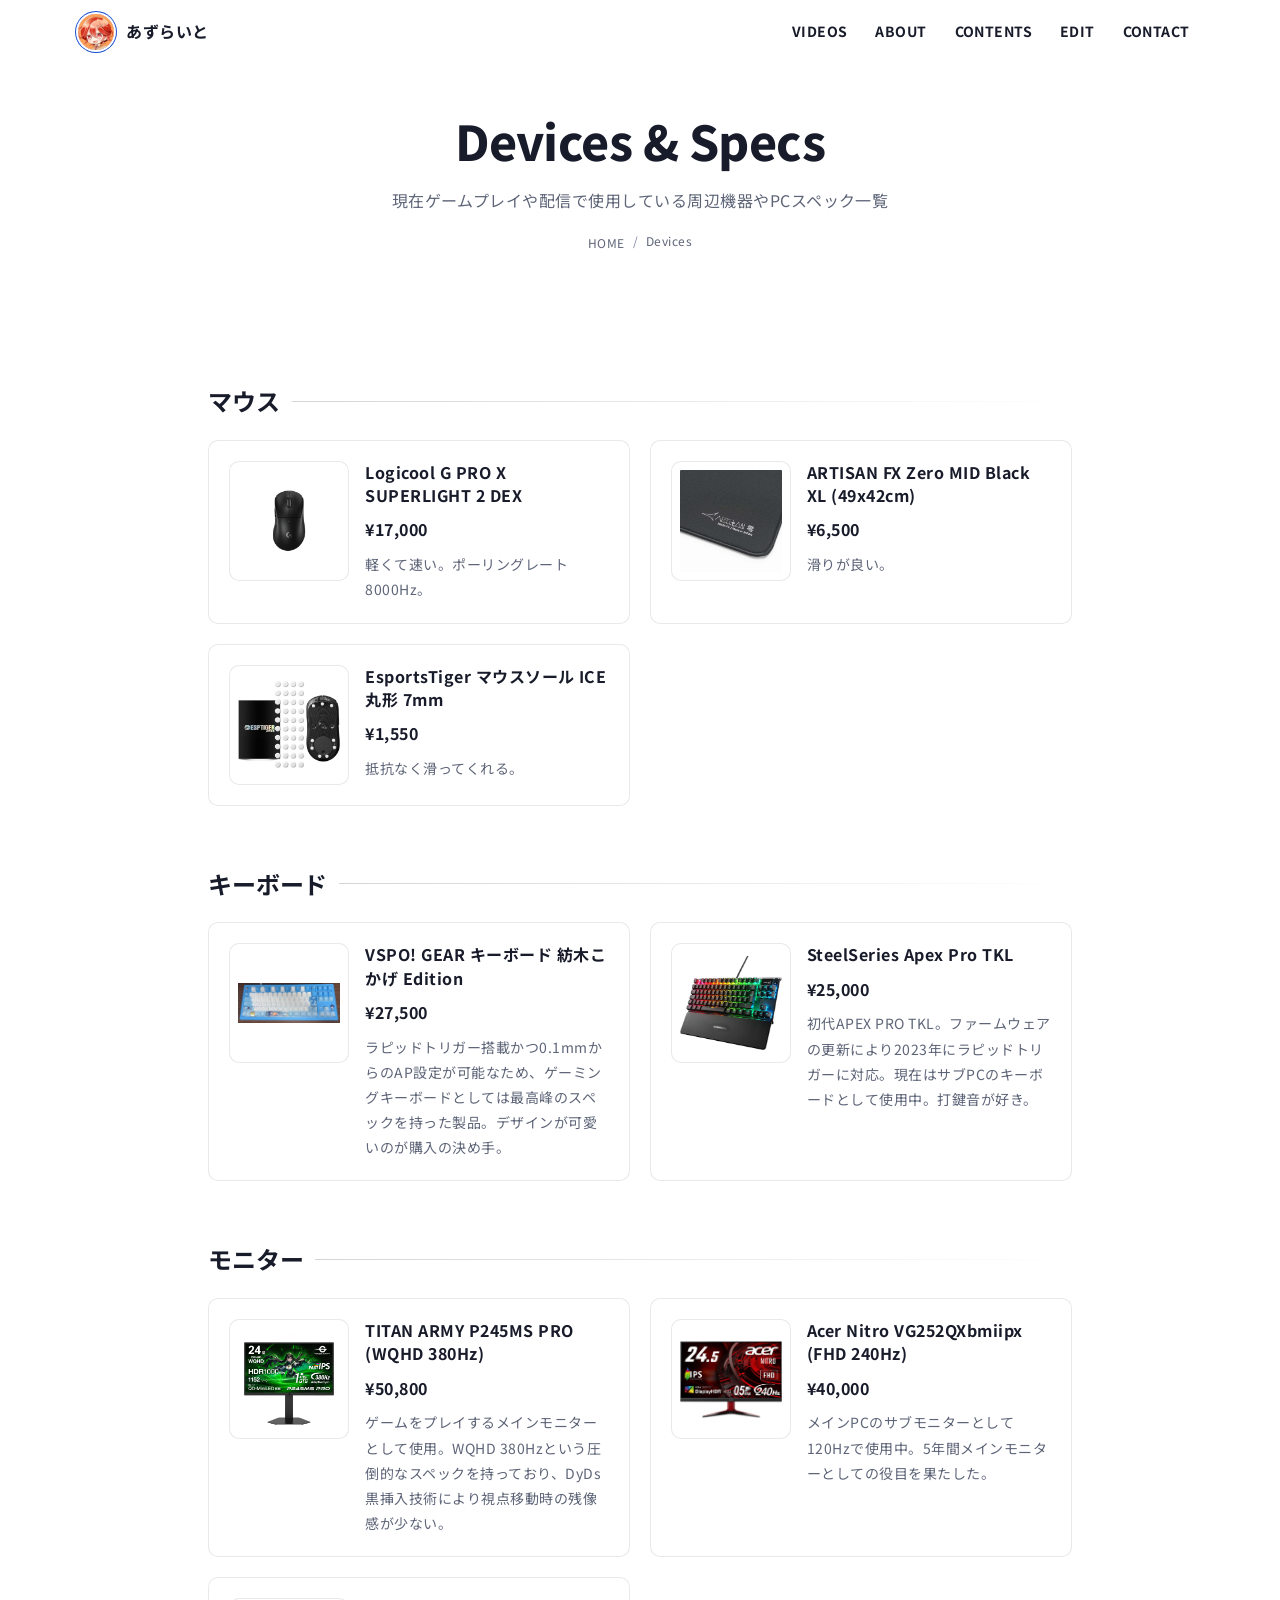
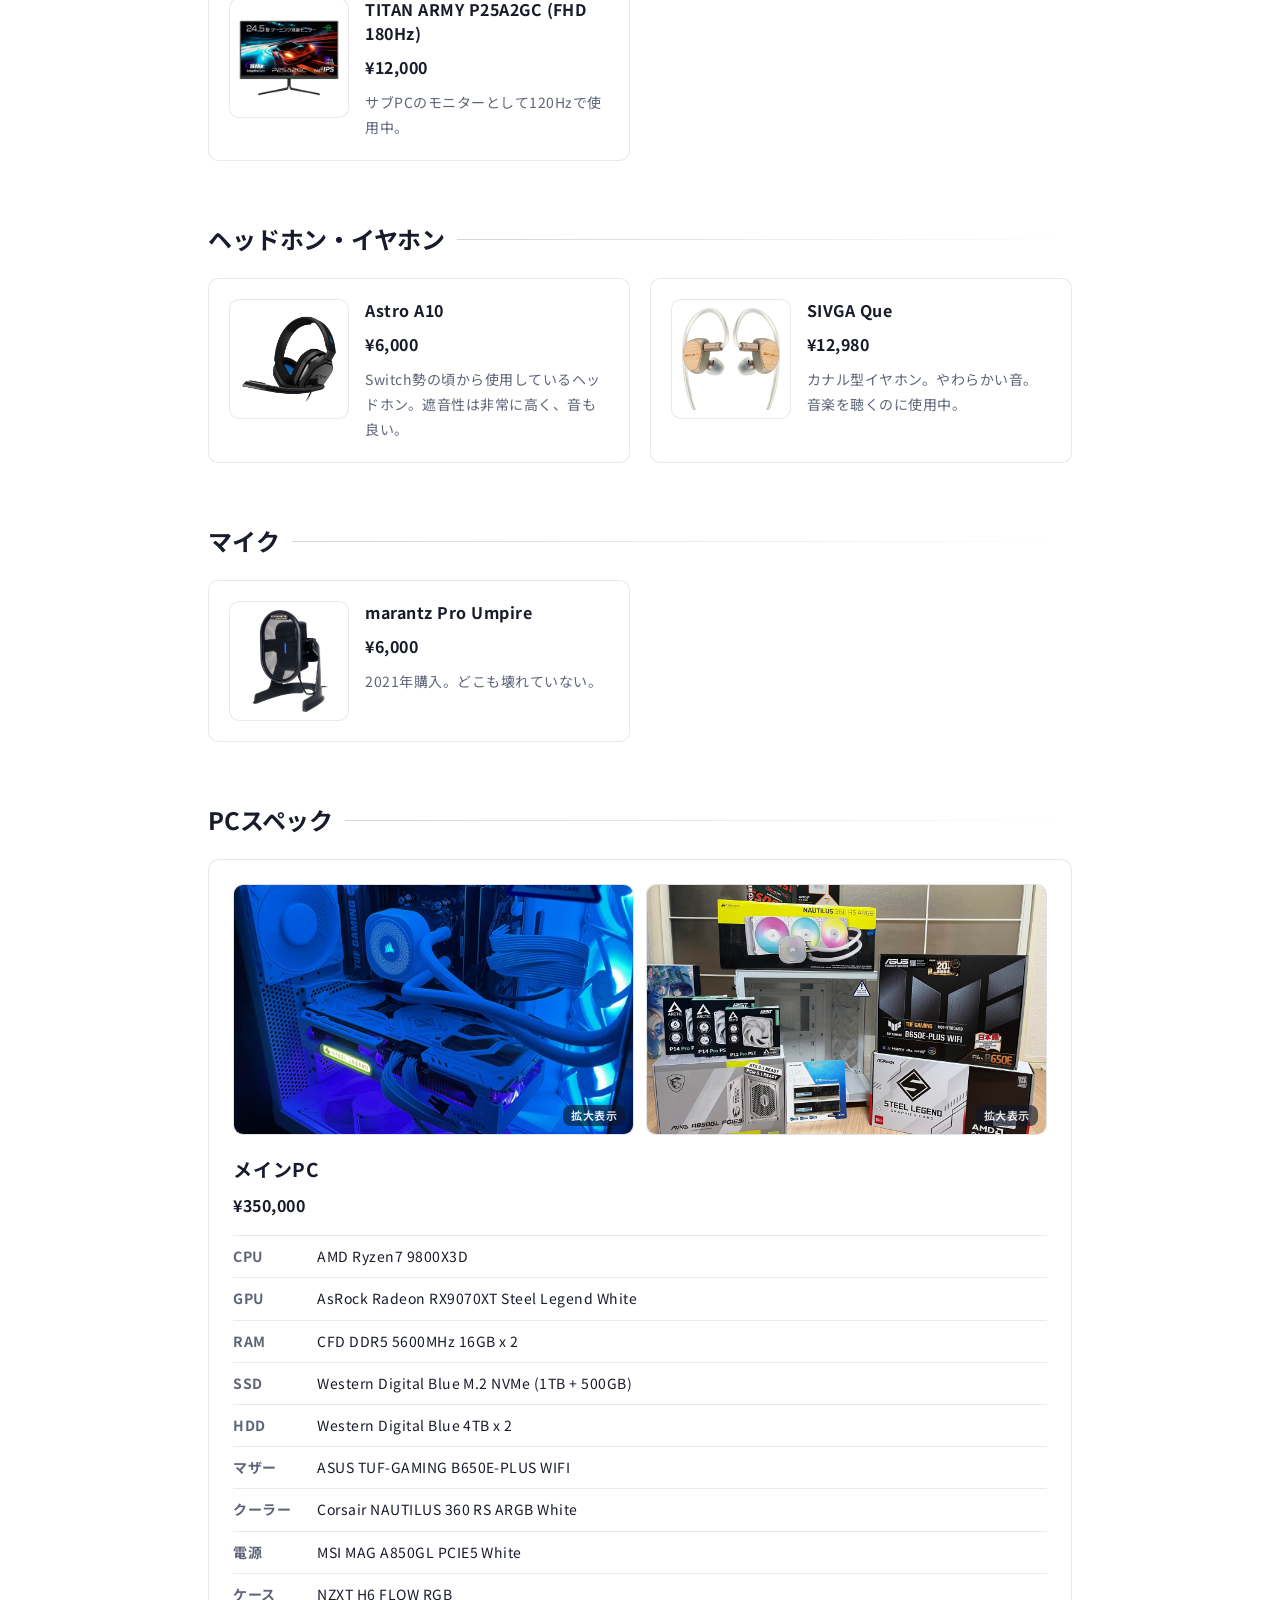
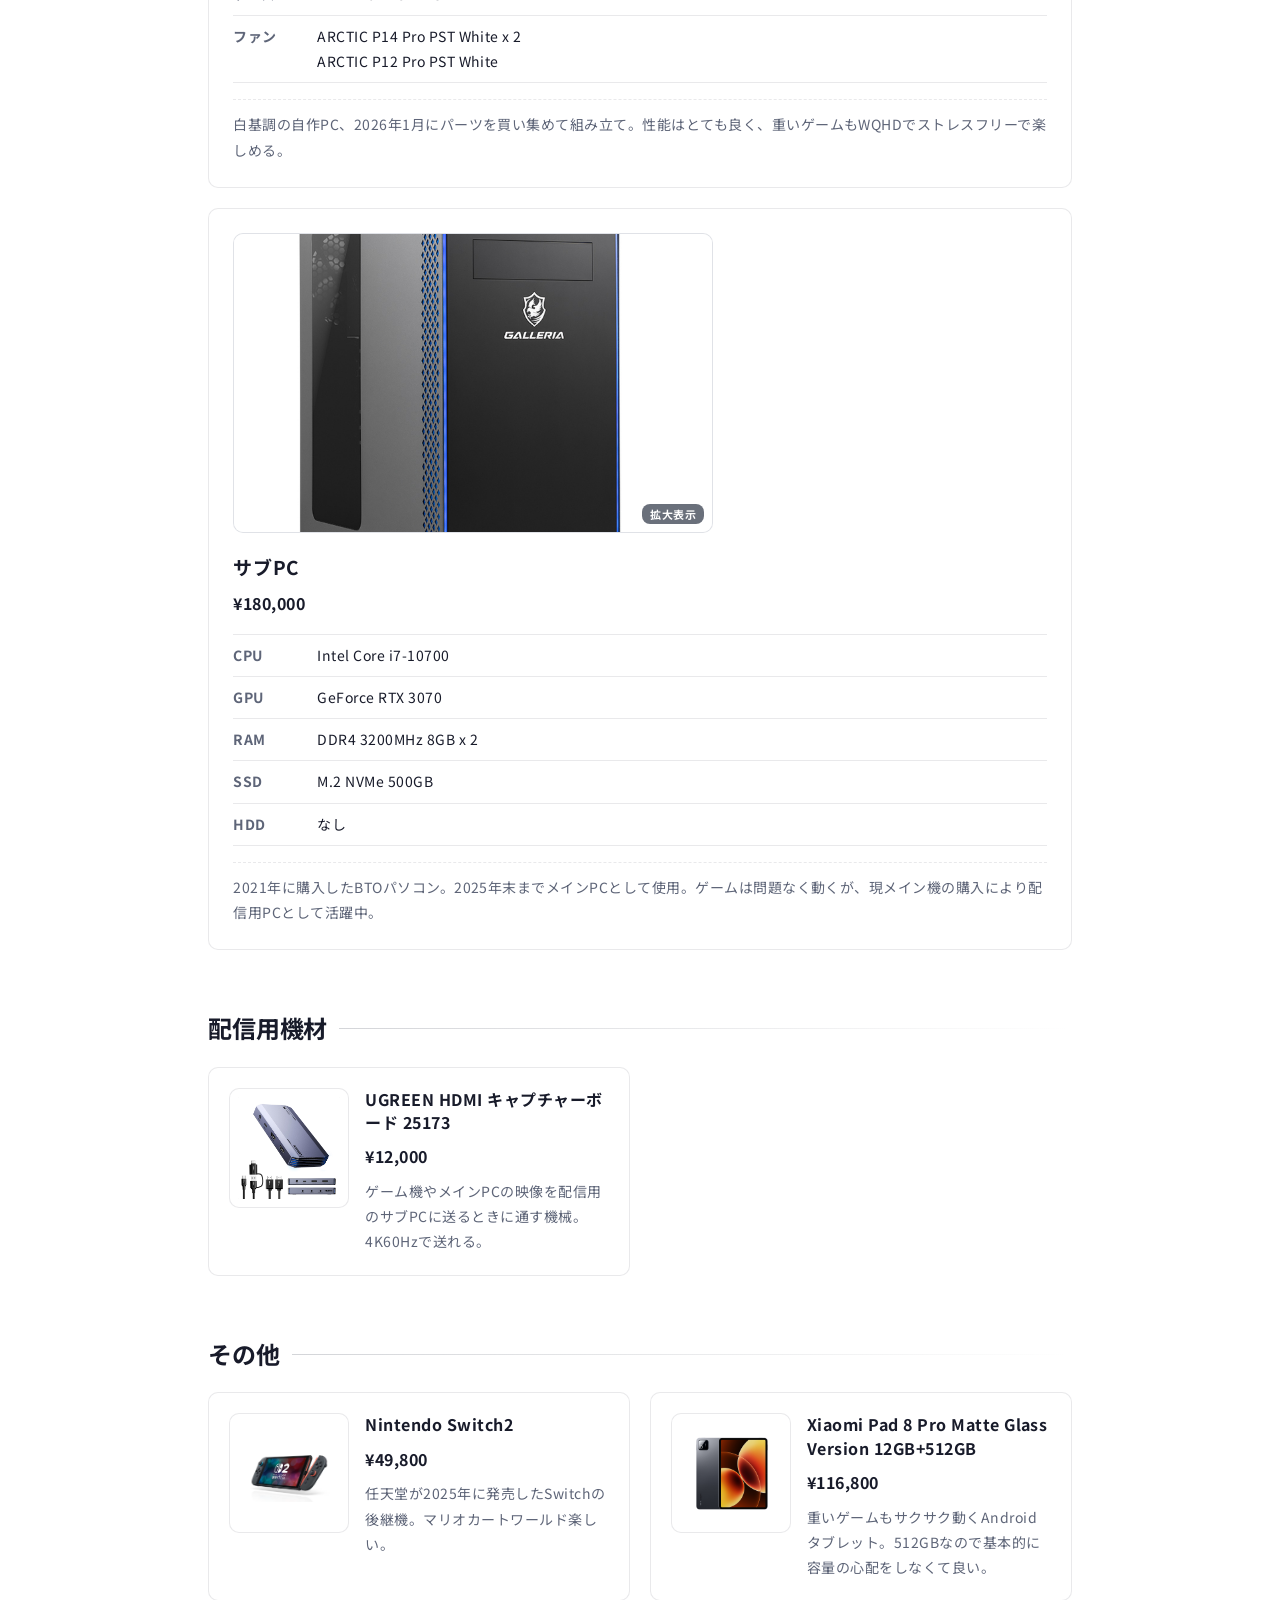
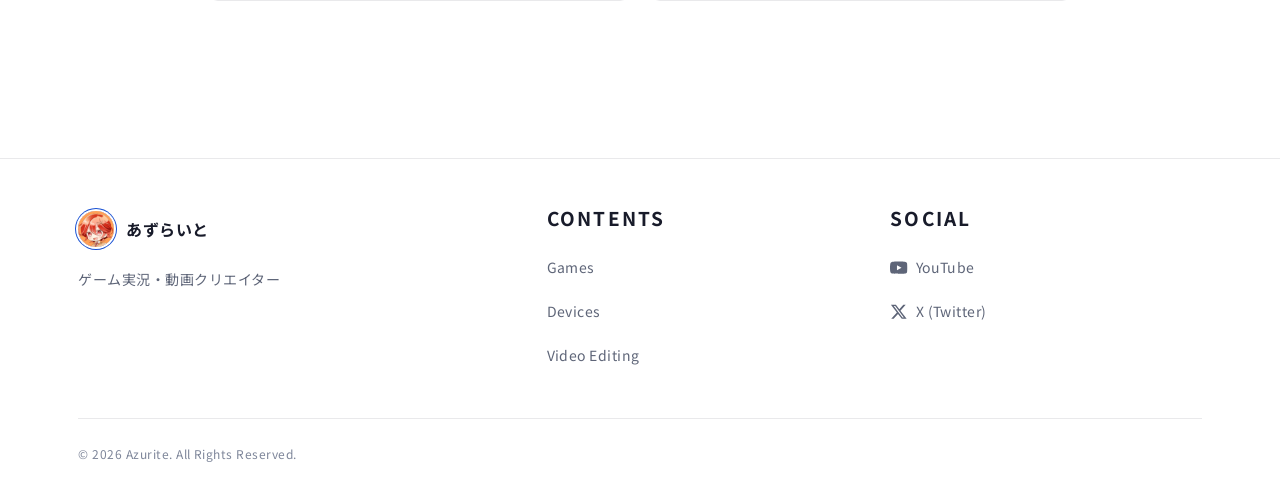
==== commit 5bf0d551: "feat: add modular CSS stylesheets and JavaScript interactions for site components" ====
--- a/devices.html
+++ b/devices.html
@@ -47,7 +47,6 @@
       </div>
       <nav id="site-nav" class="site-nav">
         <ul class="site-nav__list">
-          <li><a href="index.html" class="site-nav__link">HOME<small>ホーム</small></a></li>
           <li><a href="index.html#videos" class="site-nav__link">VIDEOS<small>動画一覧</small></a></li>
           <li><a href="index.html#about" class="site-nav__link">ABOUT<small>プロフィール</small></a></li>
           <li><a href="index.html#contents" class="site-nav__link">CONTENTS<small>その他コンテンツ</small></a></li>
--- a/css/components.css
+++ b/css/components.css
@@ -556,25 +556,13 @@
 .stat {
   display: flex;
   flex-direction: column;
-  gap: 2px;
-  padding-left: var(--space-4);
-  border-left: 3px solid var(--color-primary);
-  text-align: left;
+  gap: var(--space-1);
 }
 
 .stat__label {
-  display: flex;
-  align-items: center;
-  gap: var(--space-2);
   font-size: var(--fs-xs);
   font-weight: var(--fw-bold);
   color: var(--color-text-muted);
-}
-
-.stat__label .icon {
-  width: 14px;
-  height: 14px;
-  color: var(--color-primary);
 }
 
 .stat__value {
--- a/css/pages.css
+++ b/css/pages.css
@@ -16,6 +16,16 @@
   grid-template-columns: 1fr;
 }
 
+@media (max-width: 640px) {
+  .hero {
+    padding-top: 0;
+  }
+
+  .hero__inner {
+    gap: var(--space-5);
+  }
+}
+
 @media (min-width: 1025px) {
   .hero__inner {
     grid-template-columns: 1.15fr 0.85fr;
@@ -36,19 +46,10 @@
 .hero__title {
   font-size: var(--fs-4xl);
   font-weight: var(--fw-black);
-  line-height: 1.05;
+  line-height: var(--lh-tight);
   letter-spacing: 0.02em;
   word-break: keep-all;
   overflow-wrap: anywhere;
-}
-
-.hero__title-en {
-  display: block;
-  margin-top: var(--space-3);
-  font-size: var(--fs-lg);
-  font-weight: var(--fw-medium);
-  letter-spacing: 0.4em;
-  color: var(--color-text-muted);
 }
 
 .hero__tagline {
@@ -69,7 +70,7 @@
   flex-wrap: wrap;
   justify-content: center;
   gap: var(--space-3);
-  margin-top: var(--space-8);
+  margin-top: var(--space-10);
 }
 
 @media (min-width: 1025px) {
@@ -78,20 +79,35 @@
   }
 }
 
+.hero__stats {
+  justify-content: center;
+  margin-top: var(--space-12);
+}
+
+@media (min-width: 1025px) {
+  .hero__stats {
+    justify-content: flex-start;
+  }
+}
+
 @media (max-width: 640px) {
+  .hero__tagline {
+    margin-top: var(--space-6);
+    line-height: var(--lh-snug);
+  }
+
+  .hero__actions {
+    gap: var(--space-2);
+    margin-top: var(--space-6);
+  }
+
   .hero__actions .btn {
     flex: 1 1 100%;
-  }
-}
-
-.hero__stats {
-  justify-content: center;
-  margin-top: var(--space-10);
-}
-
-@media (min-width: 1025px) {
+    min-height: var(--tap-min);
+  }
+
   .hero__stats {
-    justify-content: flex-start;
+    margin-top: var(--space-6);
   }
 }
 
@@ -137,63 +153,6 @@
   border-radius: 50%;
   object-fit: cover;
   box-shadow: var(--shadow-lg), 0 0 0 6px var(--color-bg);
-}
-
-.hero__float {
-  position: absolute;
-  display: inline-flex;
-  align-items: center;
-  gap: var(--space-2);
-  padding: var(--space-2) var(--space-3);
-  border: 1px solid var(--color-border-strong);
-  border-radius: var(--radius-pill);
-  background: var(--color-surface-solid);
-  box-shadow: var(--shadow-sm);
-  font-size: var(--fs-xs);
-  font-weight: var(--fw-bold);
-  white-space: nowrap;
-}
-
-.hero__float img {
-  width: 22px;
-  height: 22px;
-  border-radius: 6px;
-  object-fit: contain;
-  background: #fff;
-}
-
-.hero__float--1 {
-  top: 8%;
-  left: -4%;
-}
-
-.hero__float--2 {
-  top: 46%;
-  right: -8%;
-}
-
-.hero__float--3 {
-  bottom: 6%;
-  left: 4%;
-}
-
-@media (max-width: 640px) {
-  .hero__float {
-    font-size: var(--fs-2xs);
-    padding: var(--space-1) var(--space-2);
-  }
-
-  .hero__float--1 {
-    left: -10%;
-  }
-
-  .hero__float--2 {
-    right: -14%;
-  }
-
-  .hero__float--3 {
-    left: -6%;
-  }
 }
 
 /* ---------- Home: Pinned（初見さん向け） ---------- */
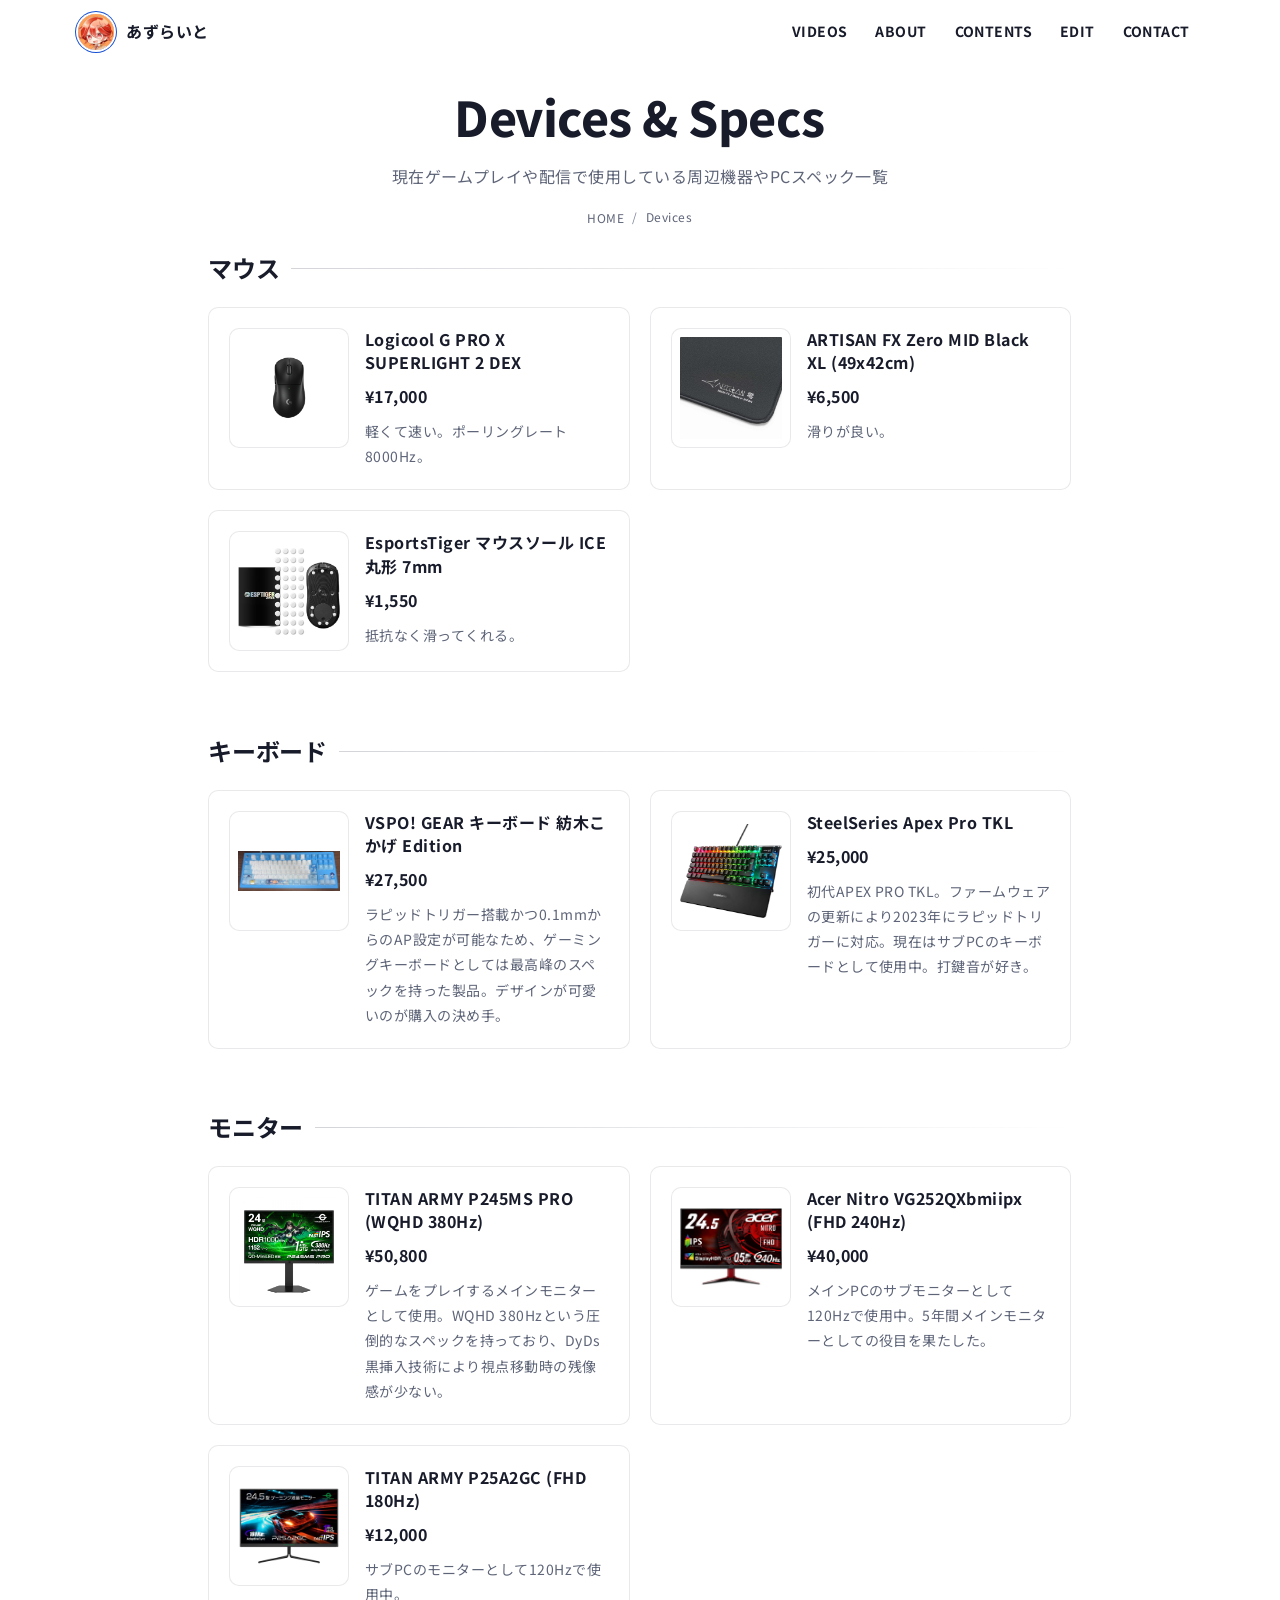
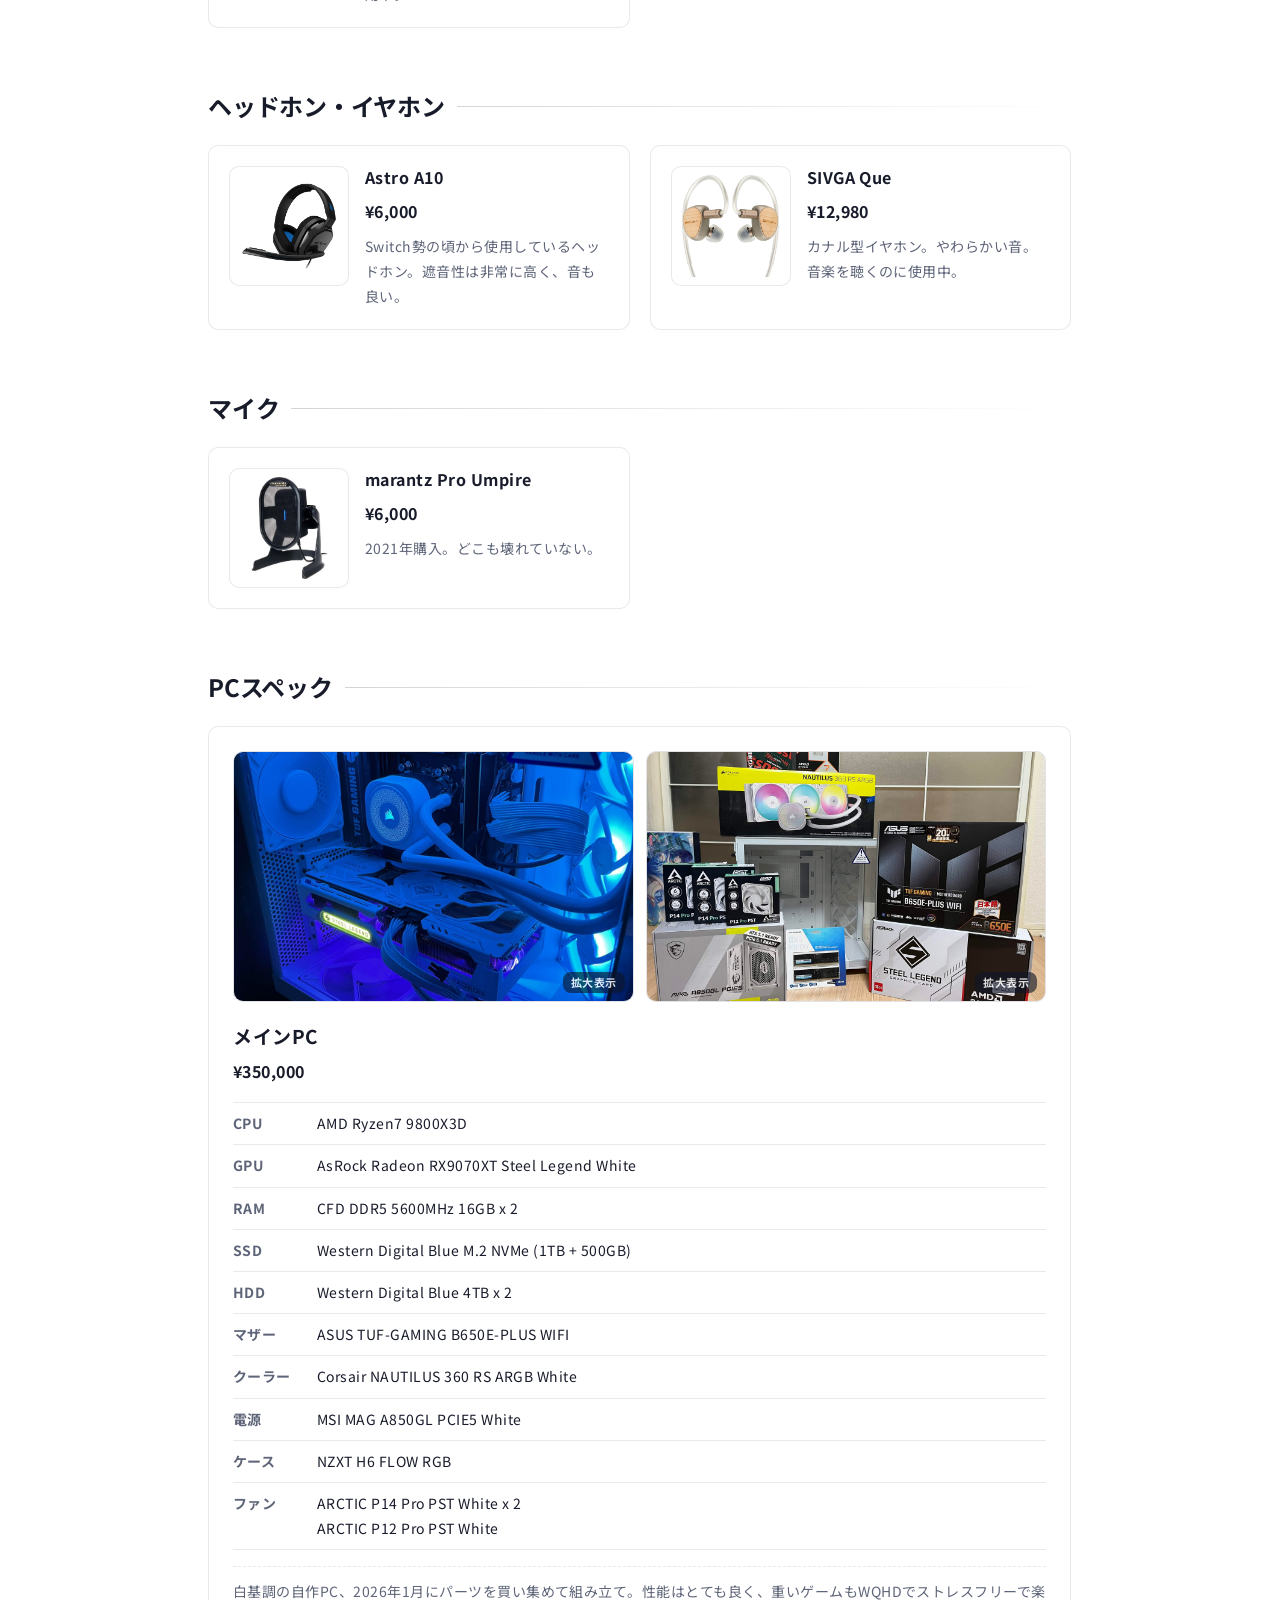
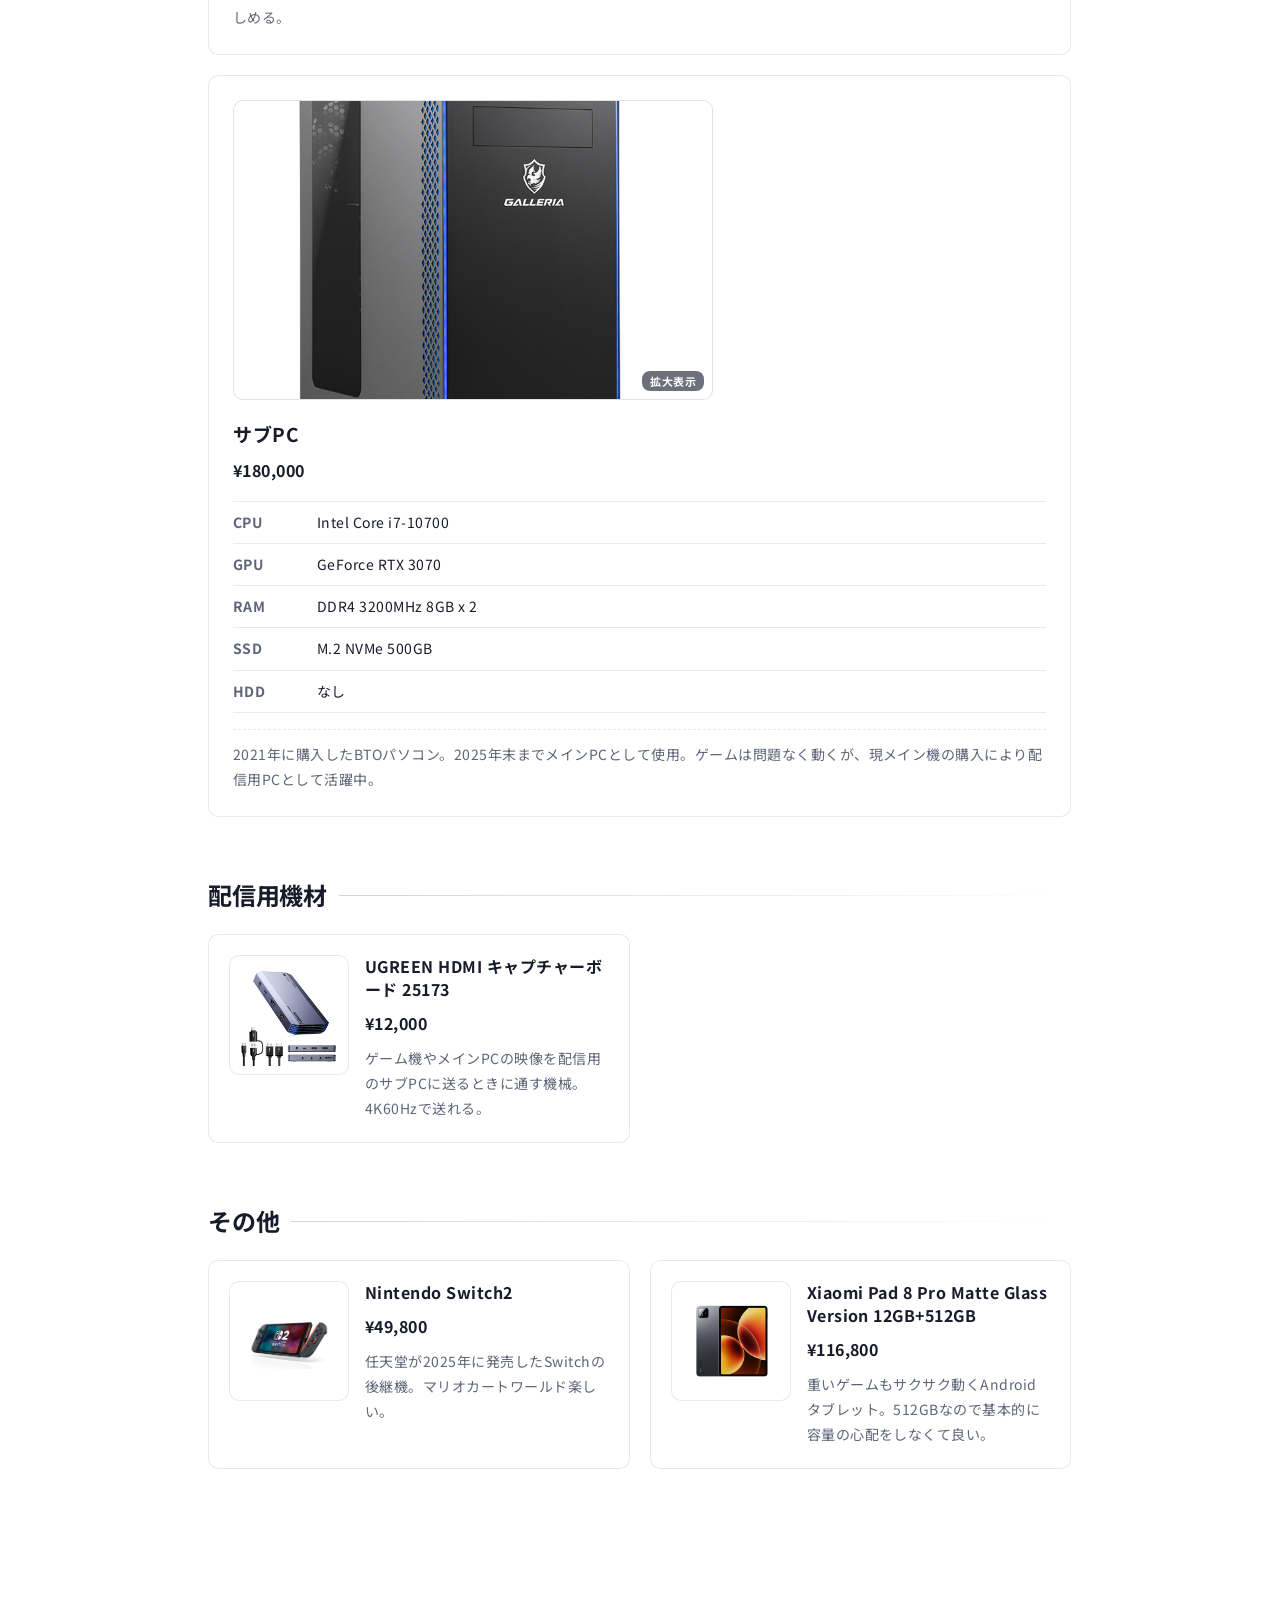
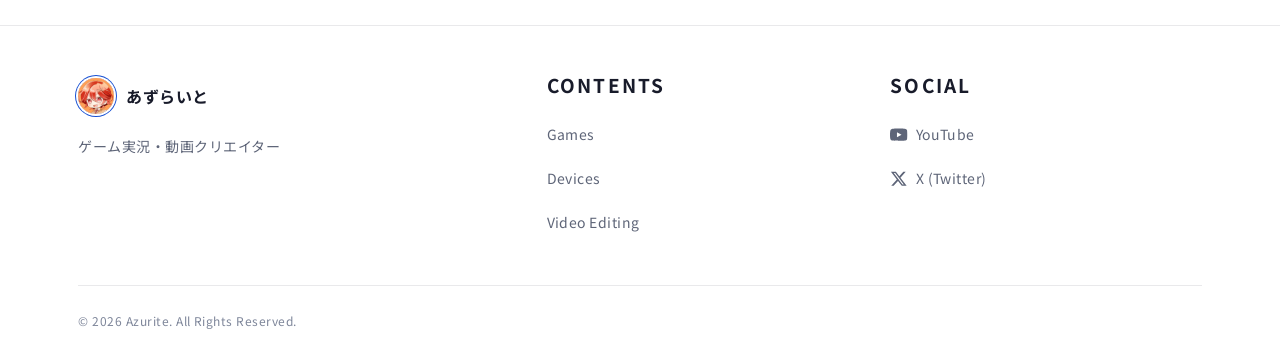
==== commit 0fc45a74: "feat: add base layout and design token stylesheets with supporting script and page updates" ====
--- a/devices.html
+++ b/devices.html
@@ -18,11 +18,11 @@
     rel="stylesheet">
 
   <!-- CSSアーキテクチャ -->
-  <link rel="stylesheet" href="css/ress.css?v=2">
-  <link rel="stylesheet" href="css/tokens.css?v=2">
-  <link rel="stylesheet" href="css/base.css?v=2">
-  <link rel="stylesheet" href="css/components.css?v=2">
-  <link rel="stylesheet" href="css/pages.css?v=2">
+  <link rel="stylesheet" href="css/ress.css?v=4">
+  <link rel="stylesheet" href="css/tokens.css?v=4">
+  <link rel="stylesheet" href="css/base.css?v=4">
+  <link rel="stylesheet" href="css/components.css?v=4">
+  <link rel="stylesheet" href="css/pages.css?v=4">
   <link rel="shortcut icon" href="img/favicon.ico">
 </head>
 
@@ -457,7 +457,7 @@
     </svg>
   </button>
 
-  <script src="js/script.js?v=2"></script>
+  <script src="js/script.js?v=4"></script>
 </body>
 
 </html>
--- a/css/tokens.css
+++ b/css/tokens.css
@@ -172,13 +172,3 @@
 
   color-scheme: light;
 }
-
-
-
-@media (prefers-reduced-motion: reduce) {
-  :root {
-    --dur-fast: 0ms;
-    --dur-base: 0ms;
-    --dur-slow: 0ms;
-  }
-}
--- a/css/base.css
+++ b/css/base.css
@@ -430,8 +430,16 @@
 
 /* ---------- Page hero（下層ページ） ---------- */
 .page-hero {
-  padding-block: var(--space-12) var(--space-10);
+  padding-block: var(--space-6) var(--space-2);
   text-align: center;
+}
+
+.page-hero + .section {
+  padding-top: var(--space-4);
+}
+
+.page-hero + .section .section-head {
+  margin-bottom: var(--space-6);
 }
 
 .page-hero__title {
@@ -569,18 +577,14 @@
 }
 
 /* ---------- Reveal on scroll ---------- */
-.js .reveal {
+.reveal {
   opacity: 0;
-  transform: translateY(6px);
-  transition: opacity var(--dur-slow) var(--ease-out), transform var(--dur-slow) var(--ease-out);
-}
-
-.js .reveal.is-visible {
+  transform: translateY(28px);
+  transition: opacity 700ms var(--ease-out), transform 700ms var(--ease-out);
+  will-change: opacity, transform;
+}
+
+.reveal.is-visible {
   opacity: 1;
-  transform: none;
-}
-
-@media (prefers-reduced-motion: reduce) {
-  html { scroll-behavior: auto; }
-  .js .reveal { opacity: 1; transform: none; }
-}
+  transform: translateY(0);
+}
